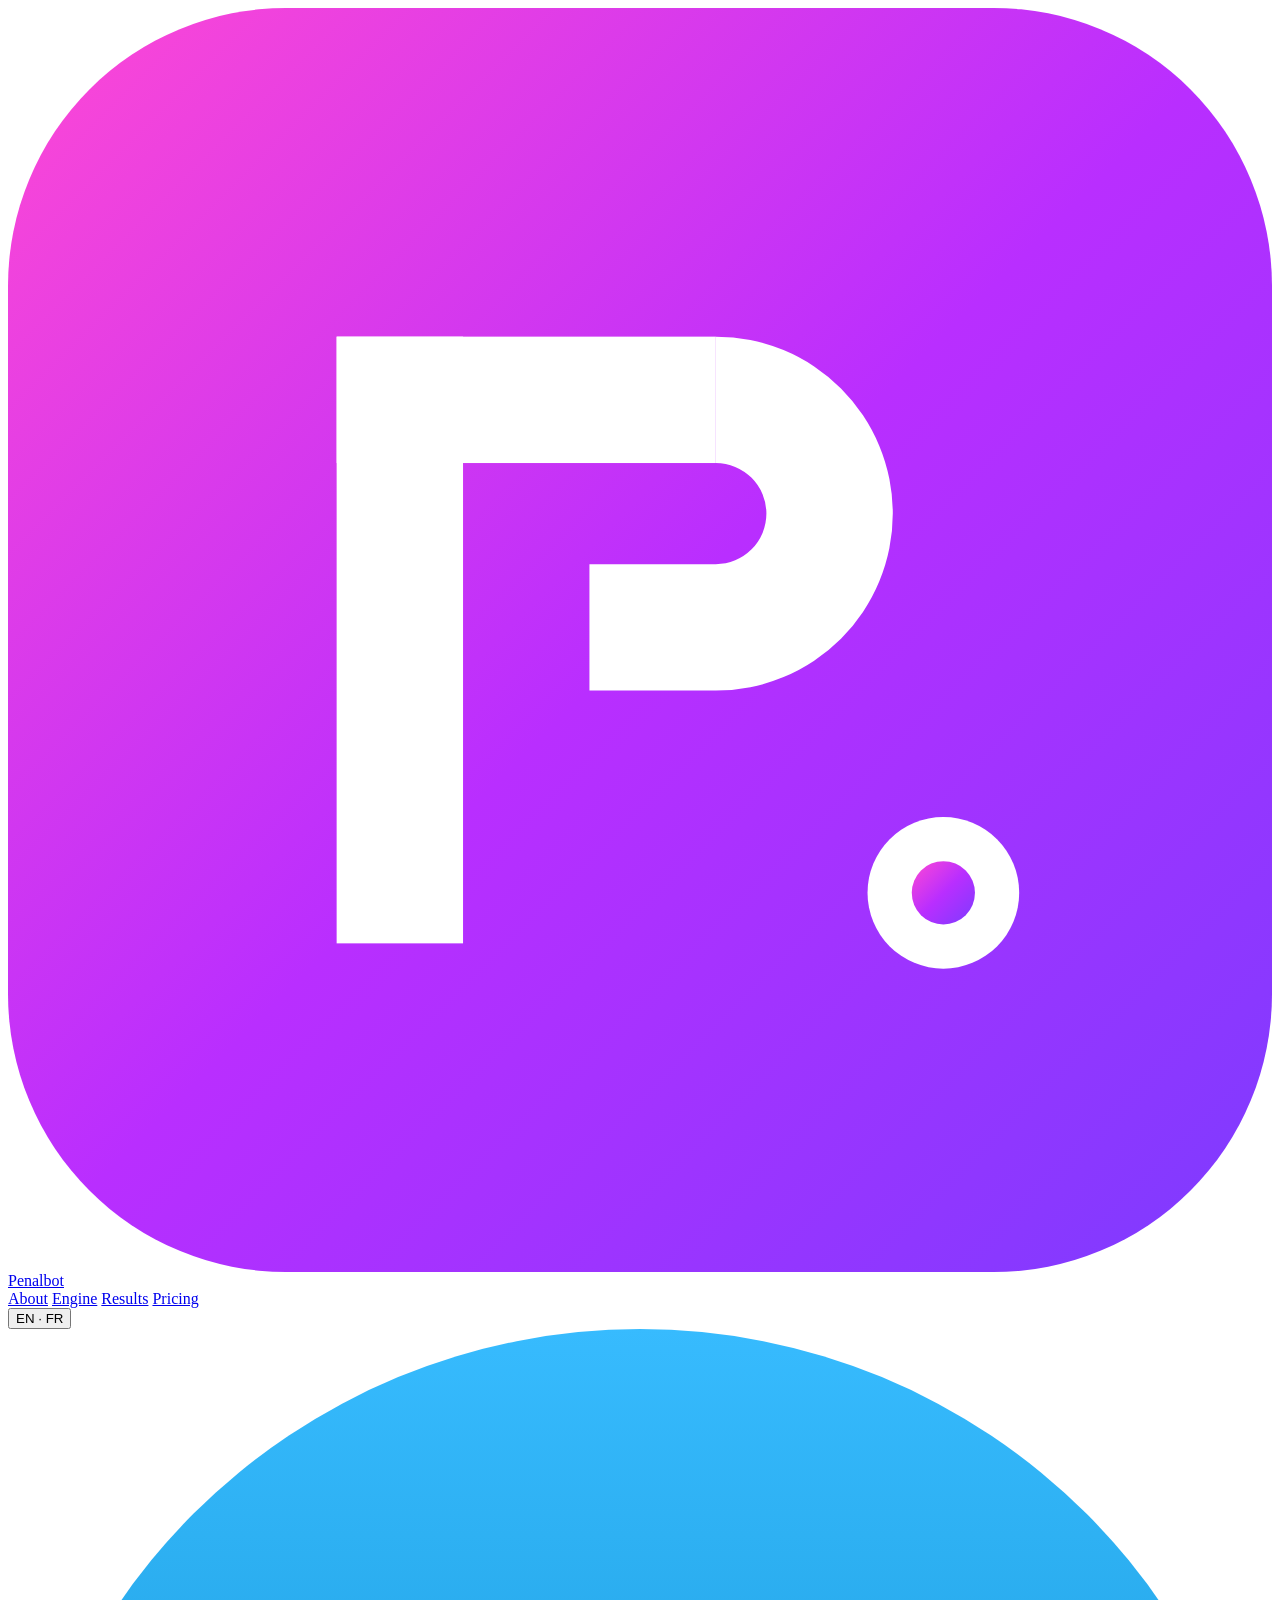
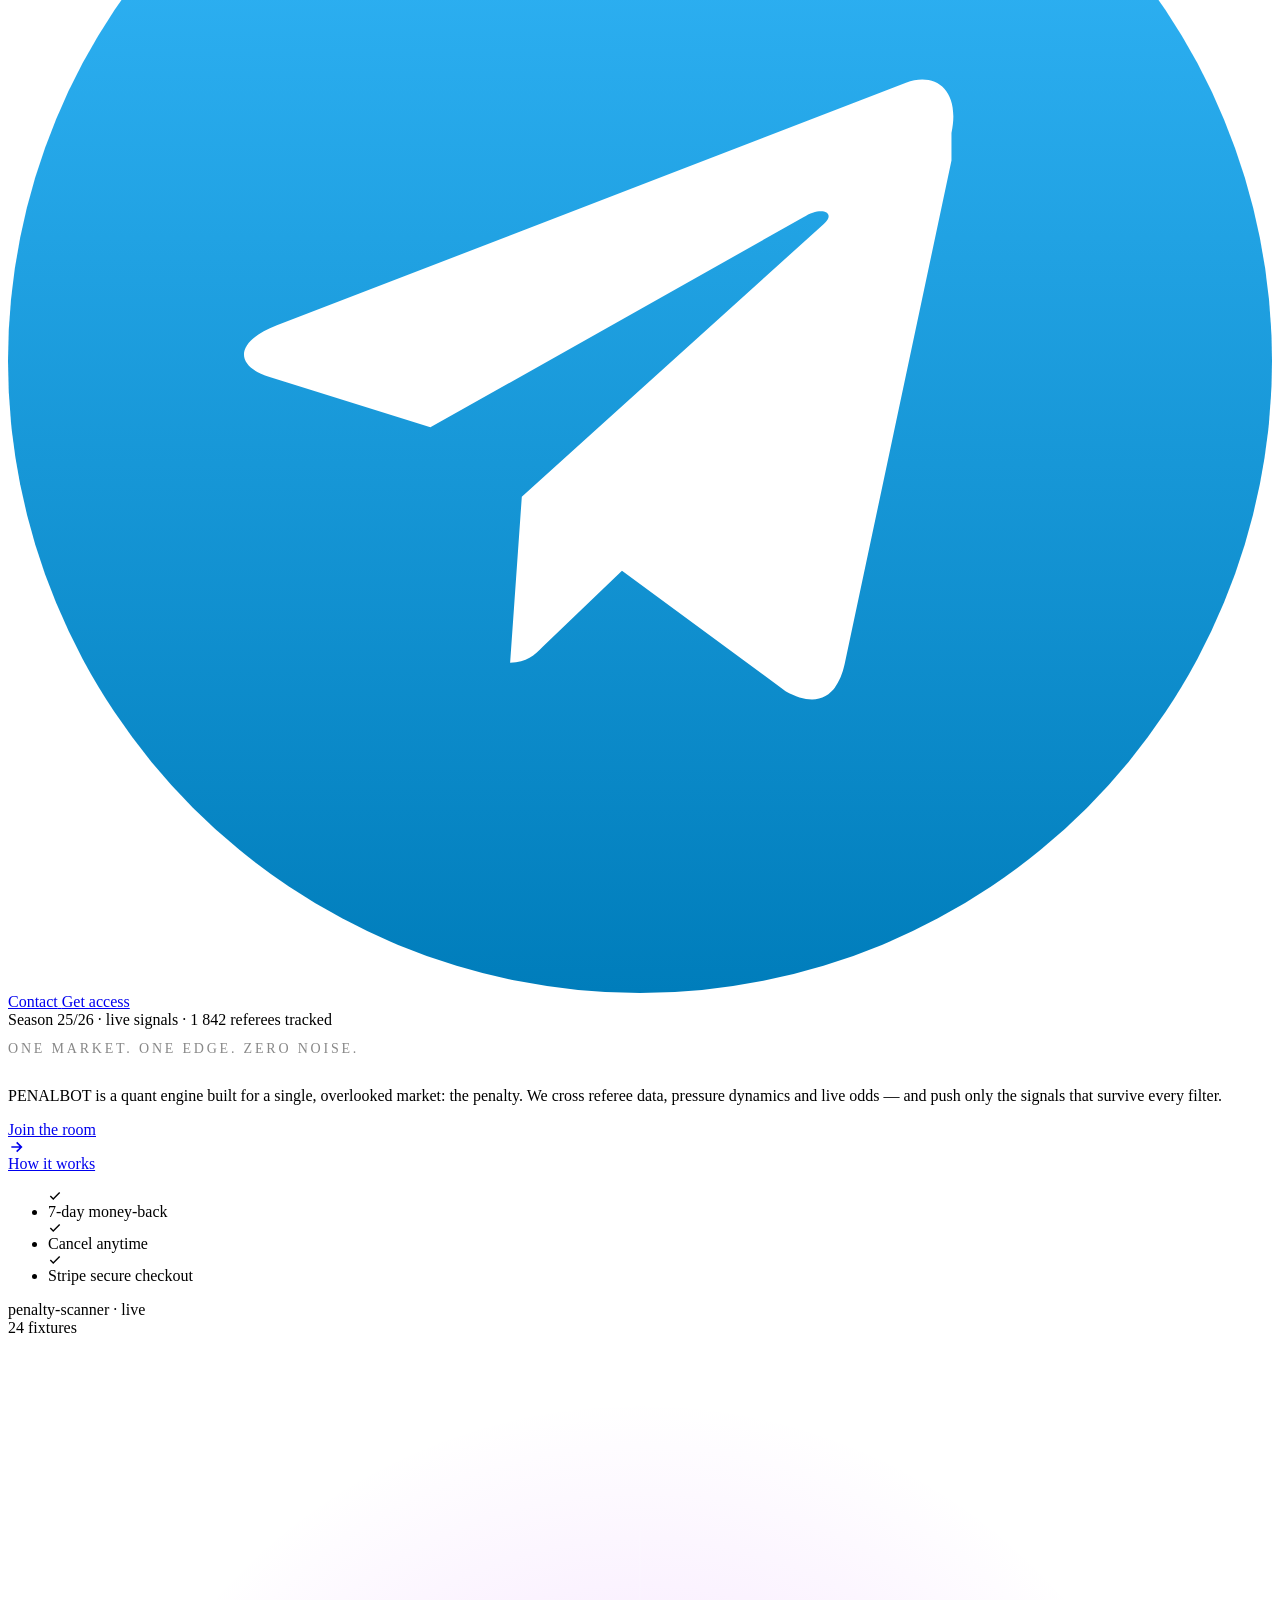
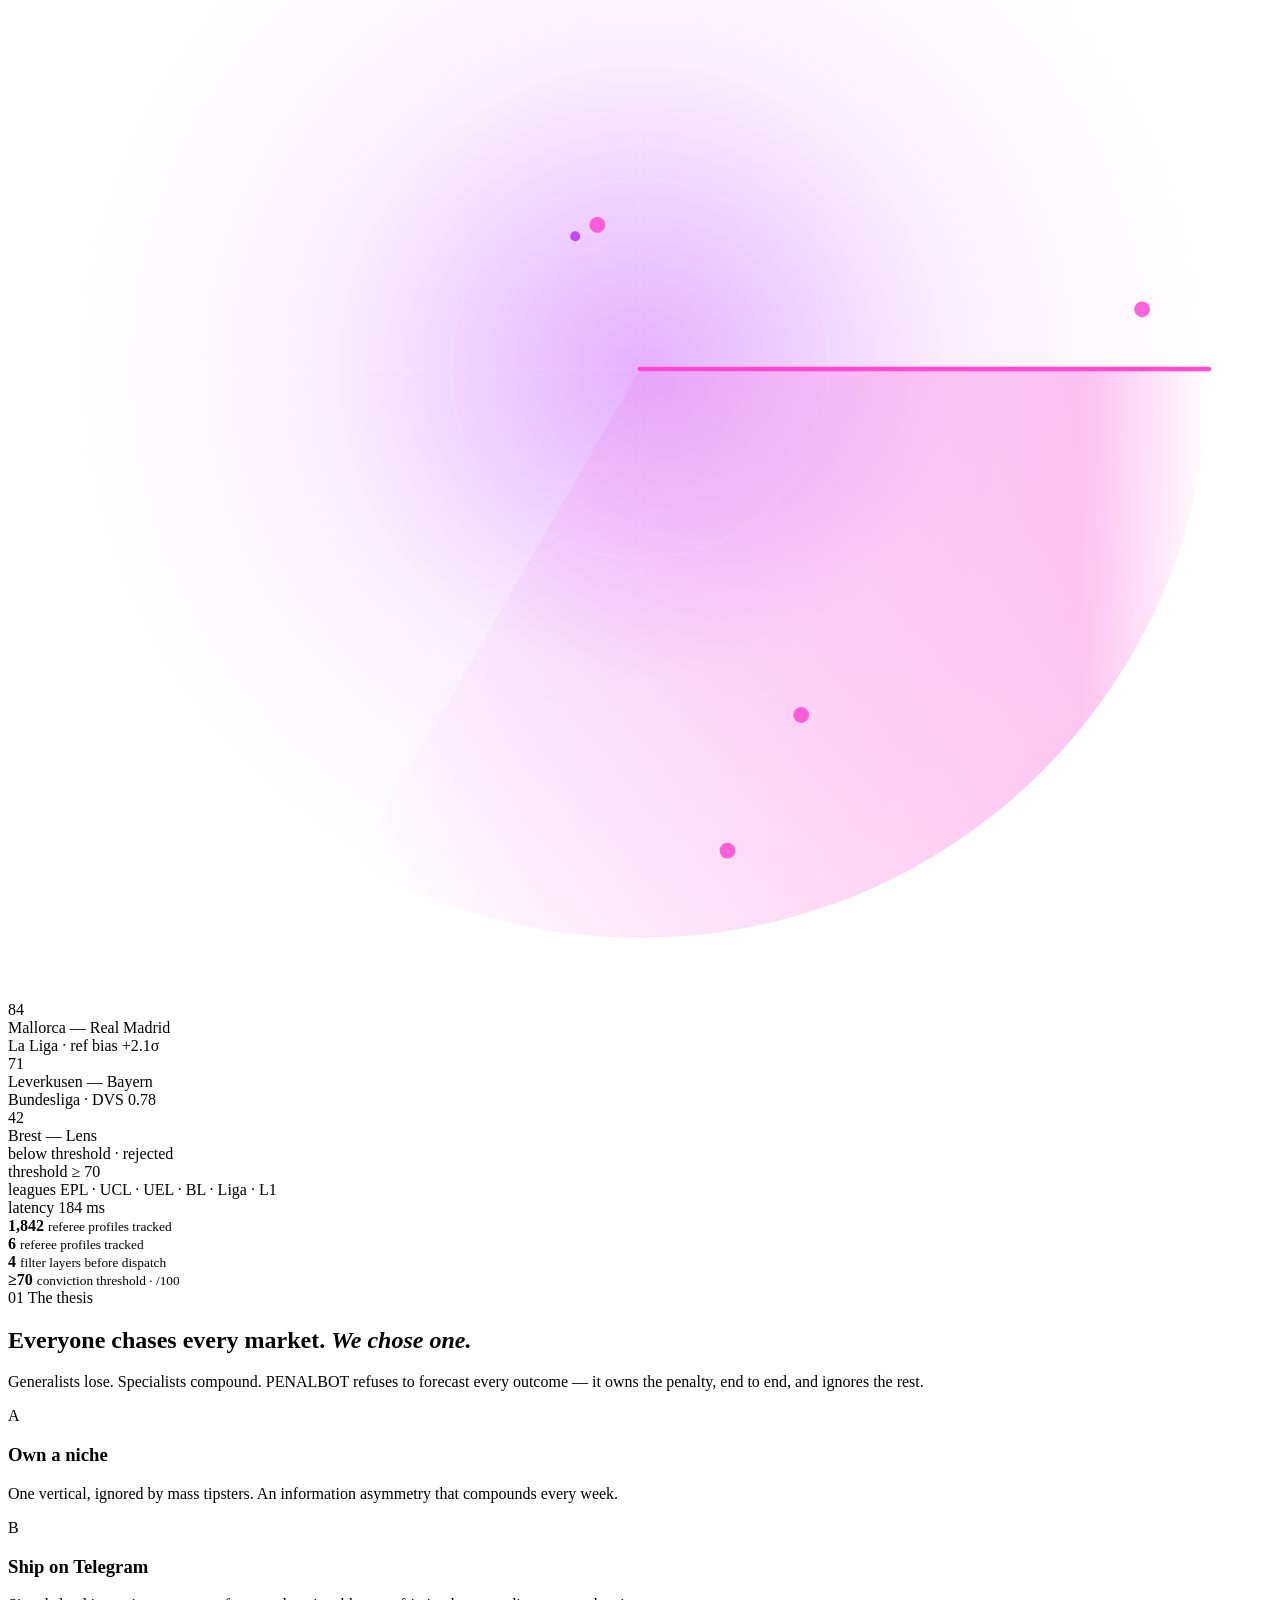
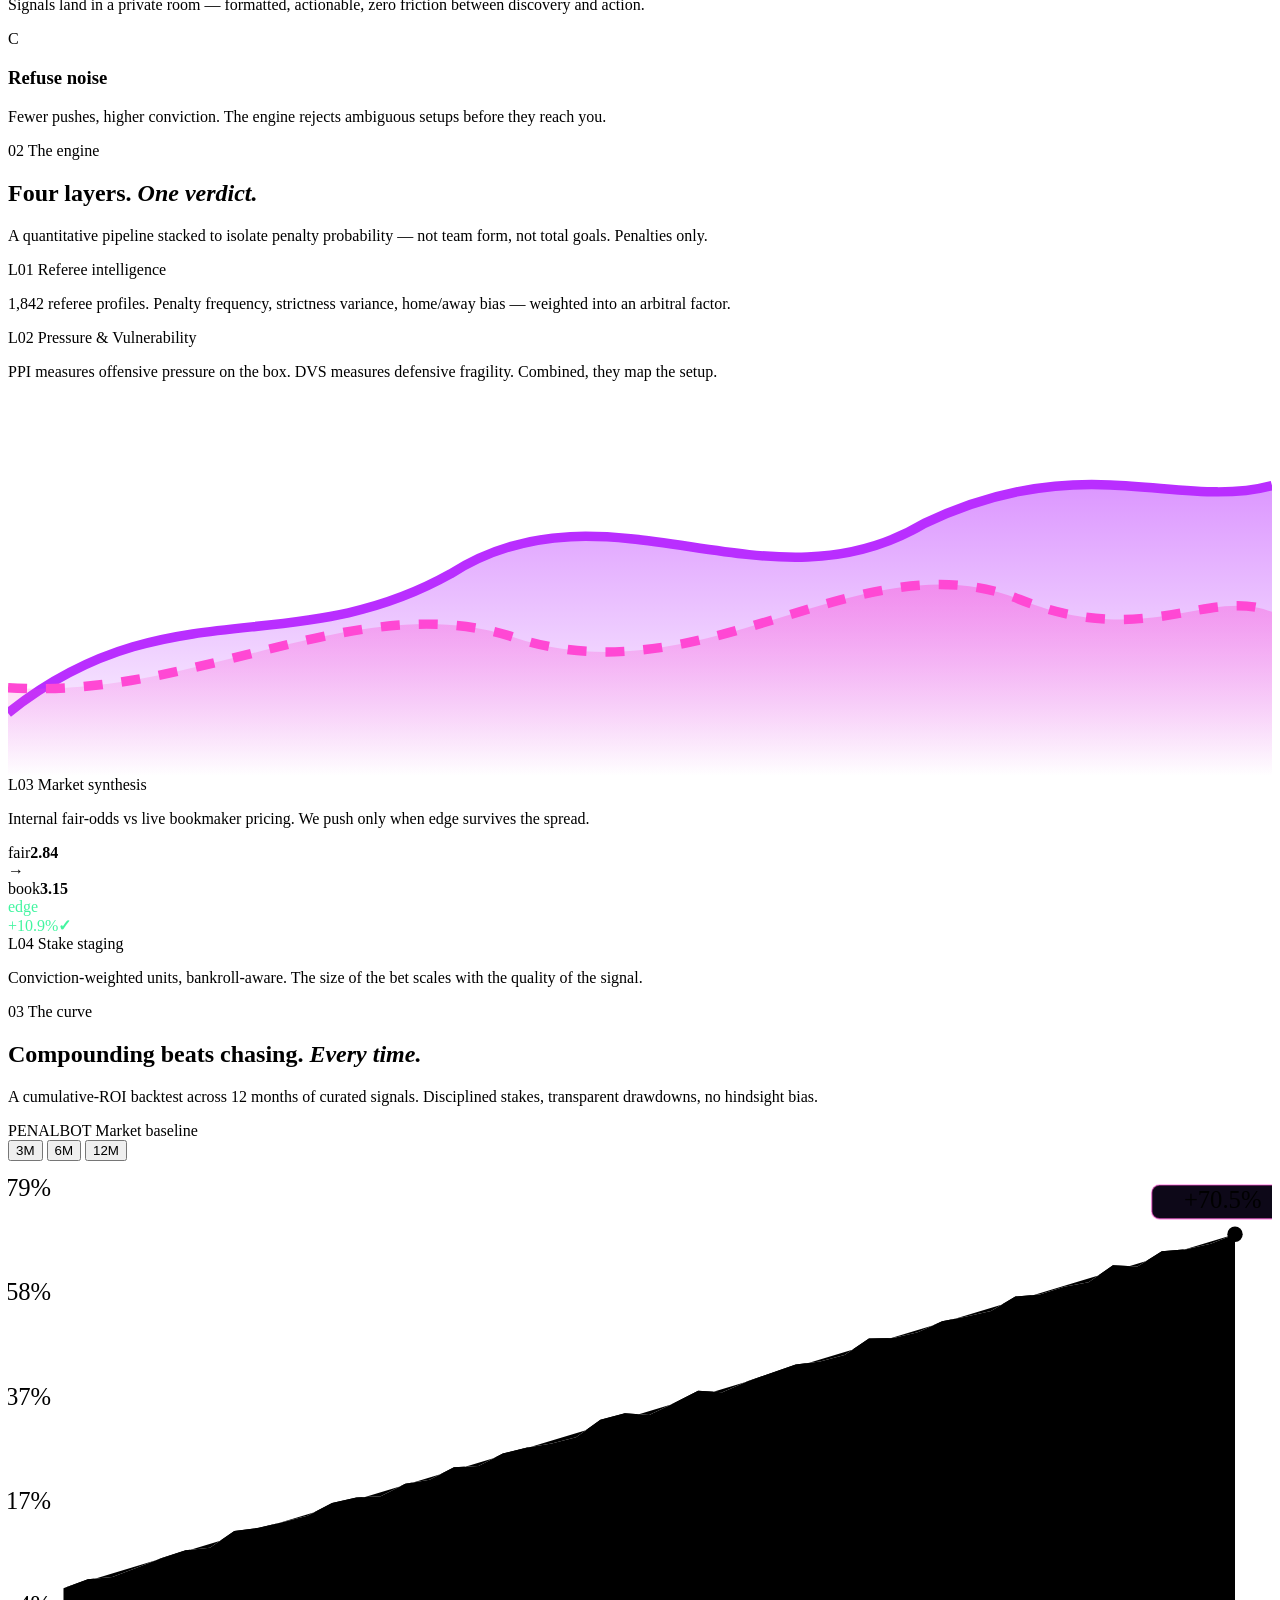
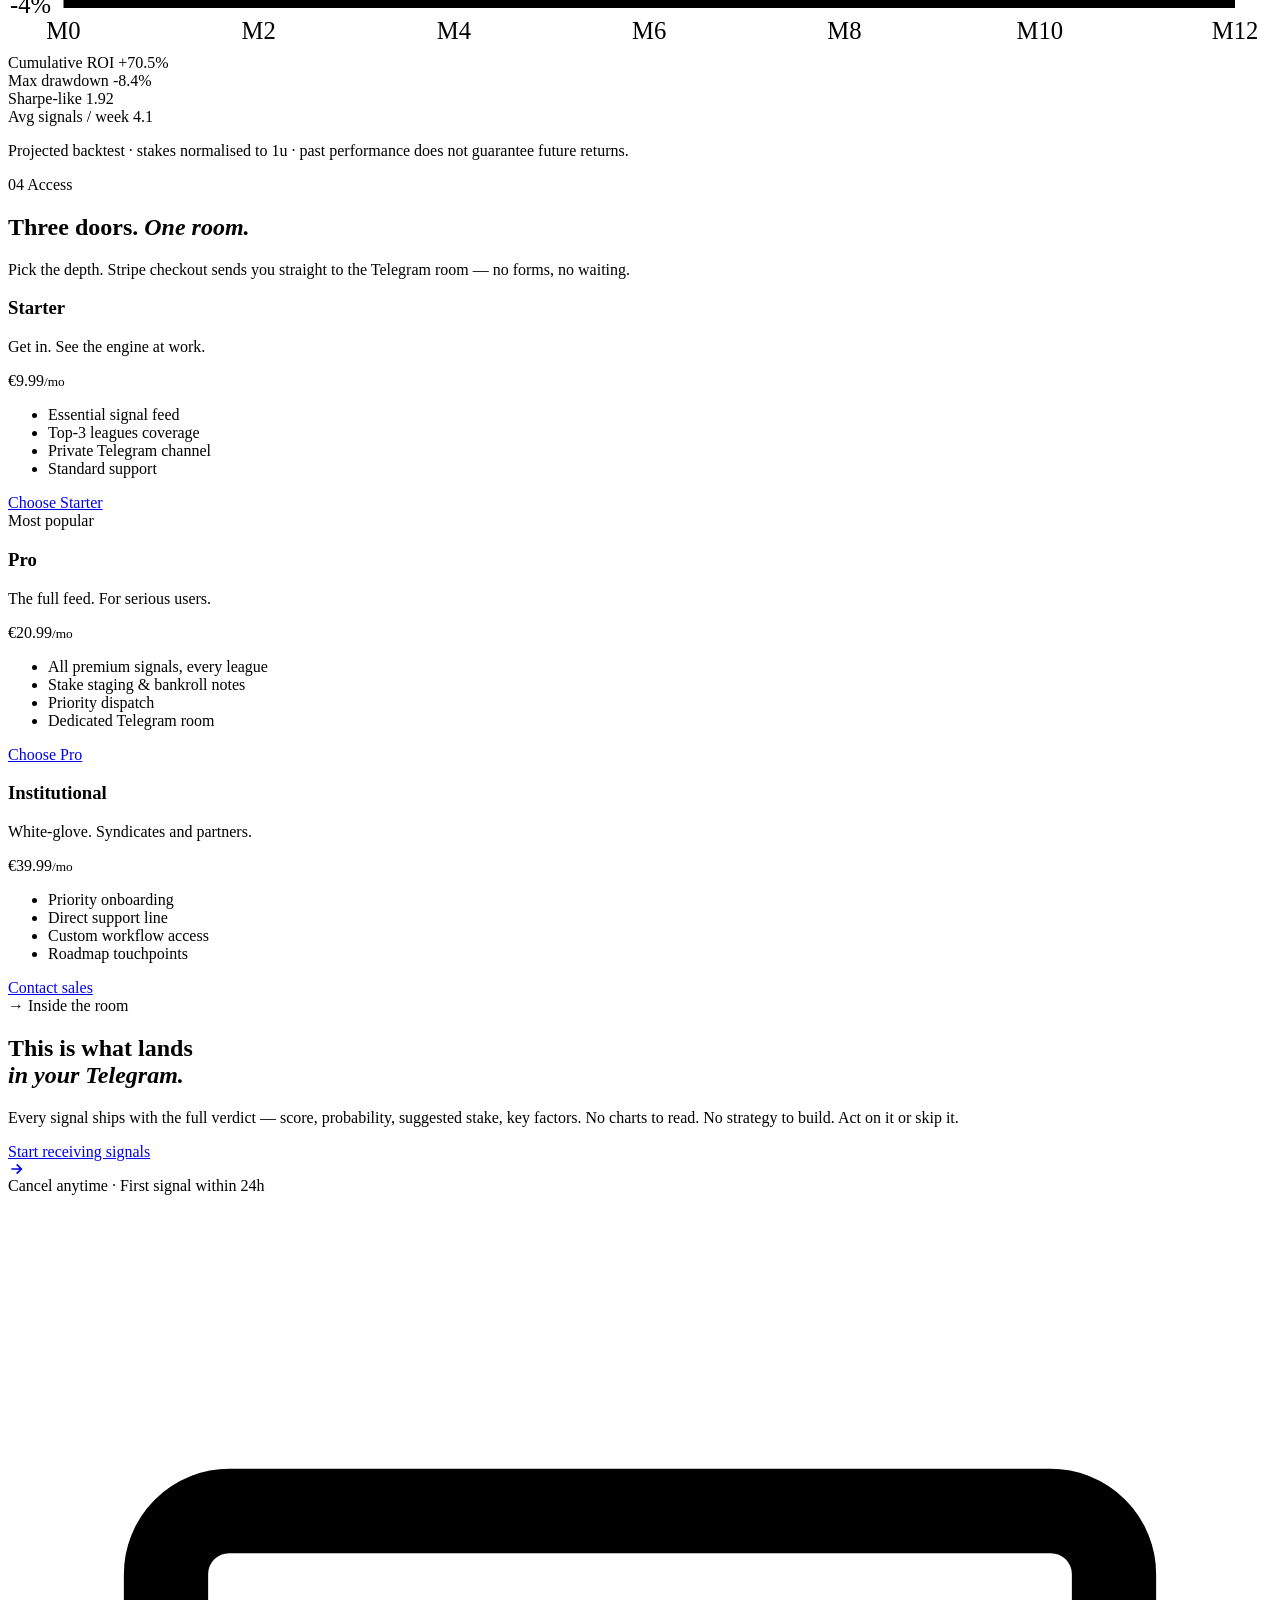
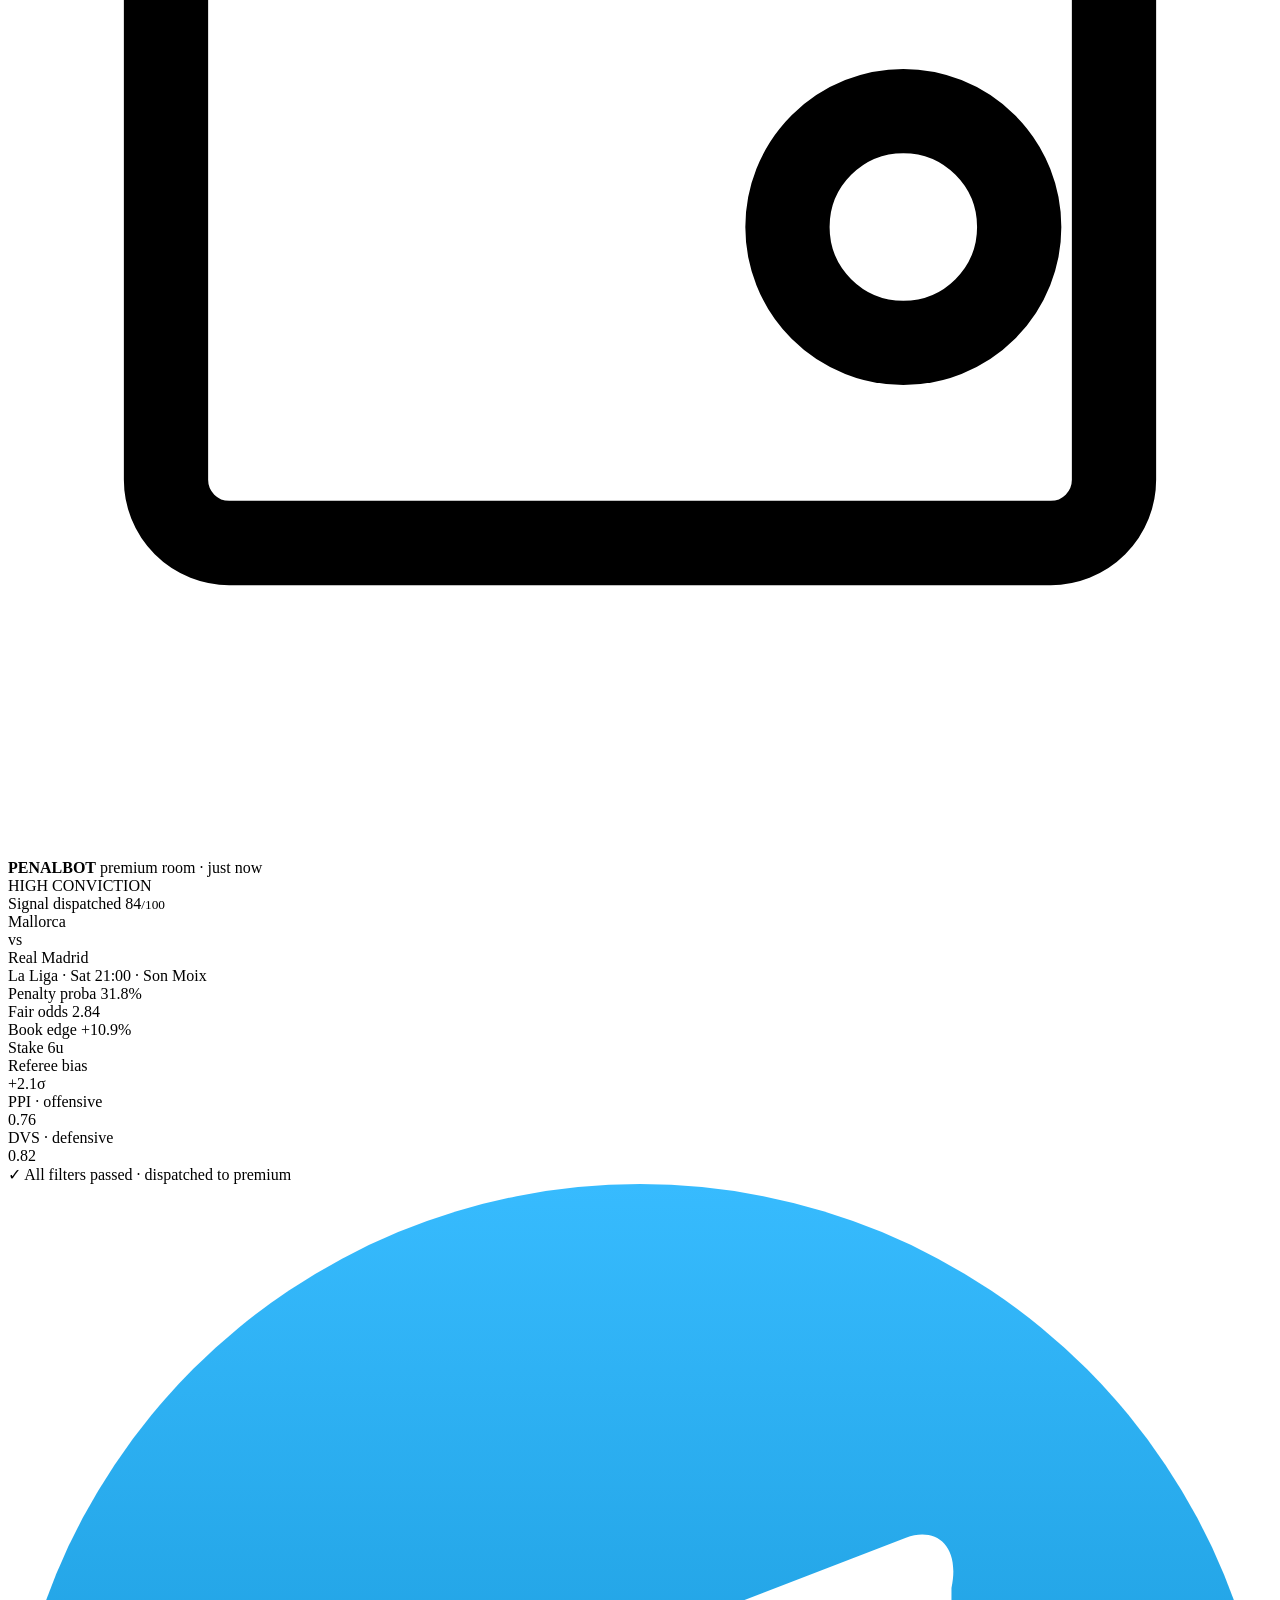
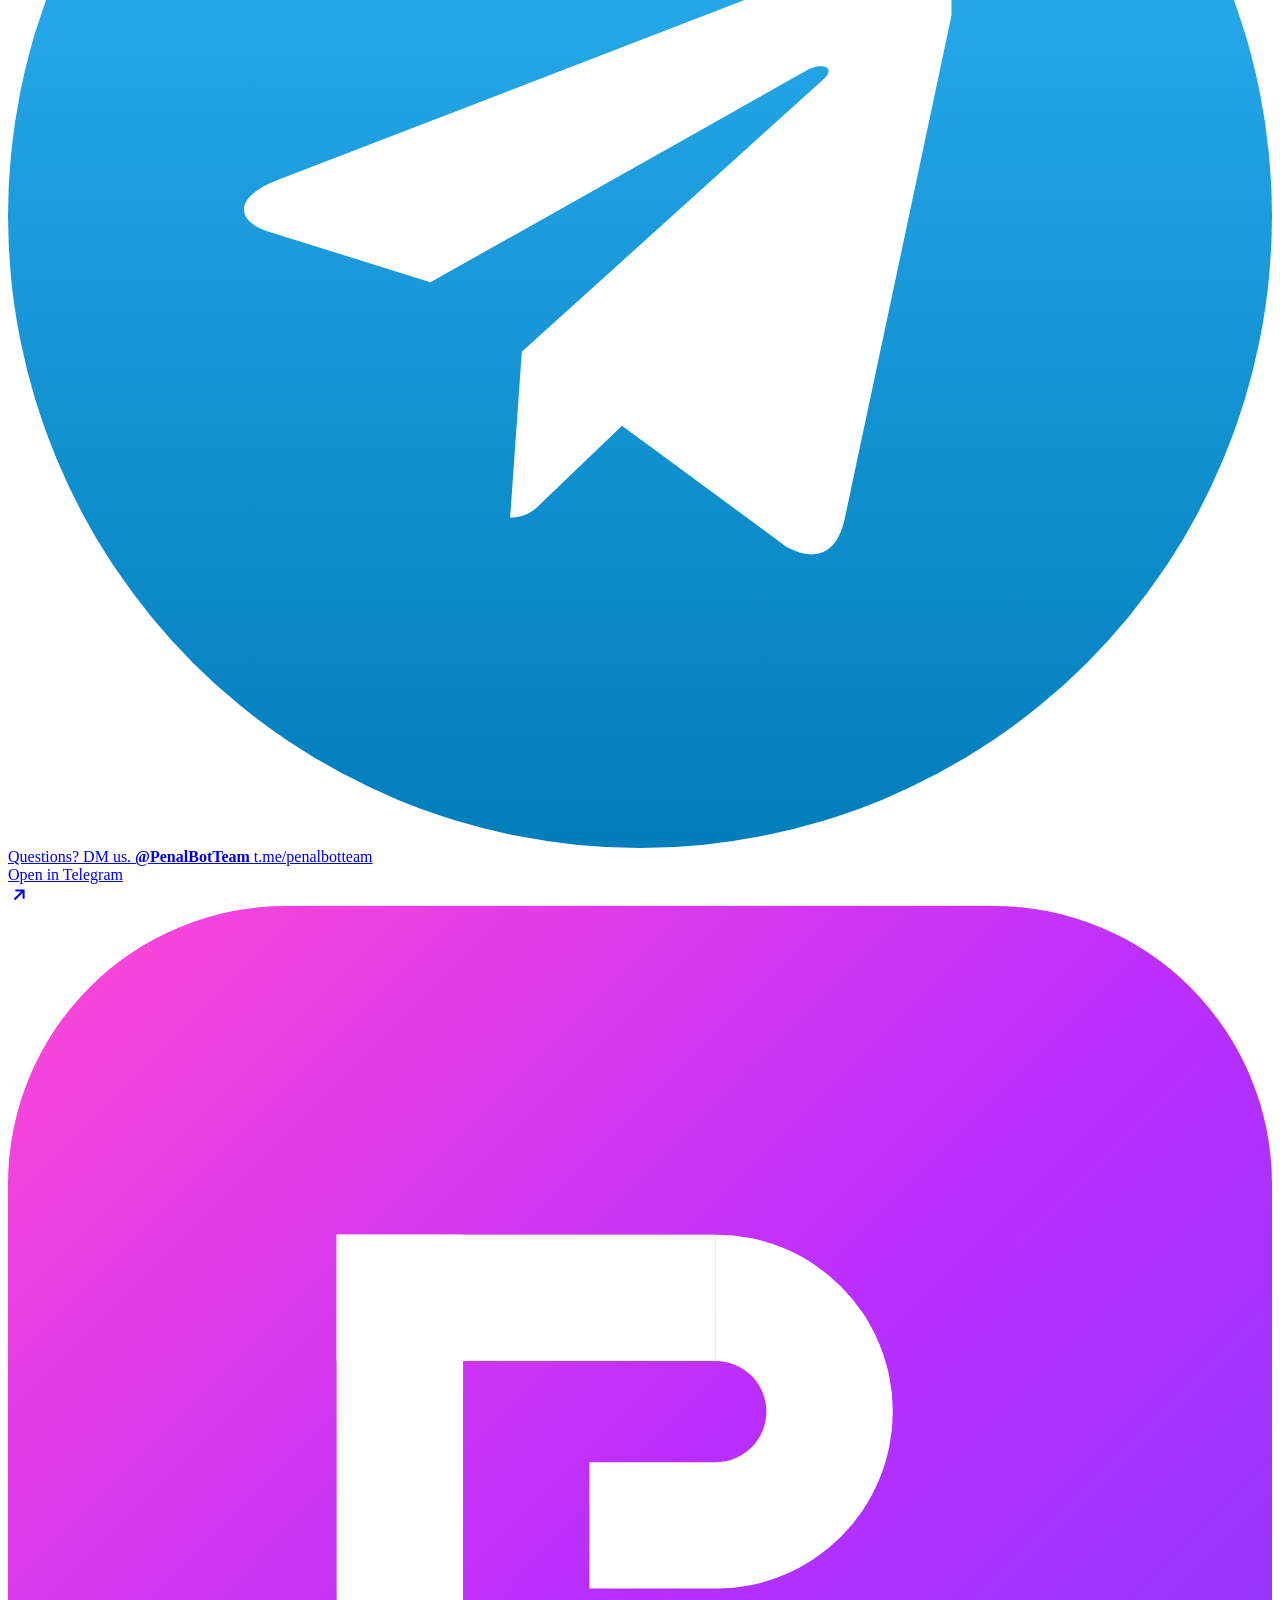
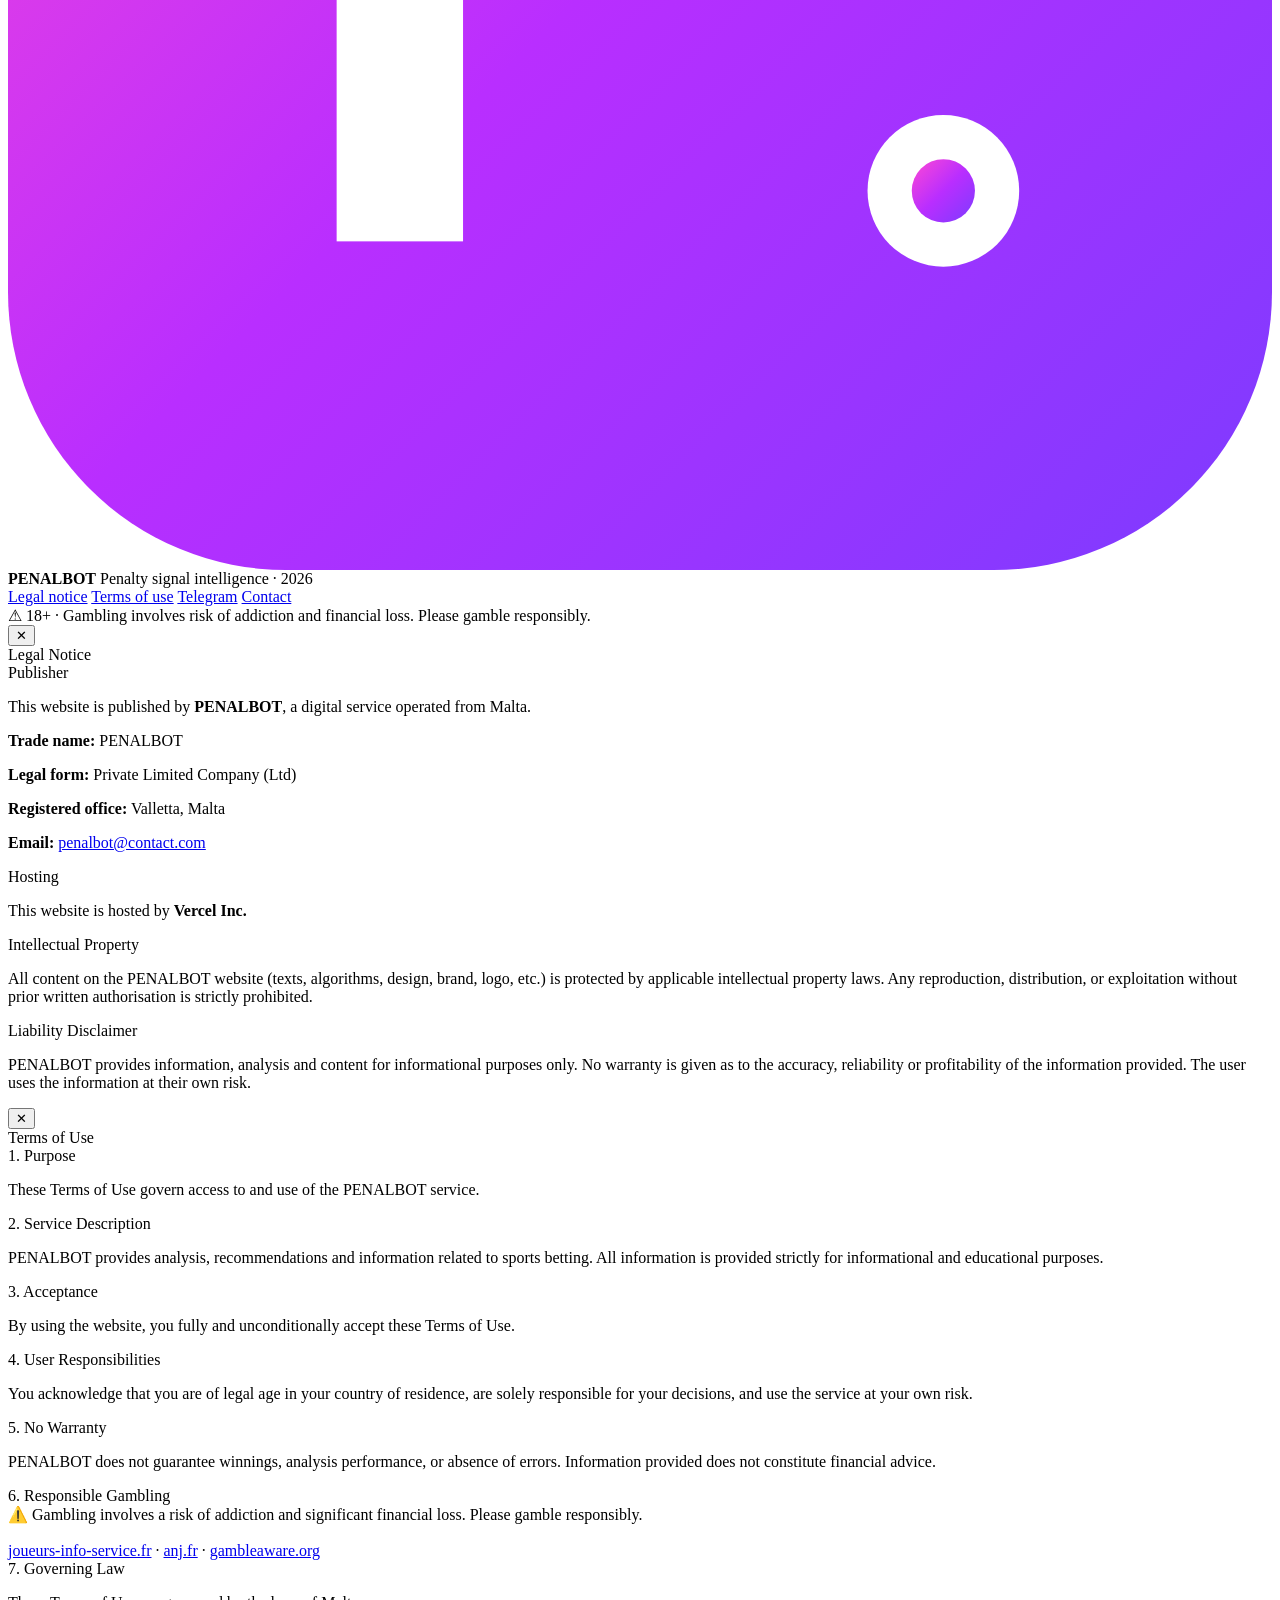
==== Penalbot.html @ 19e52801 "Add files via upload" ====
<!DOCTYPE html>
<html lang="en" data-lang="en">
<head>
<meta charset="UTF-8"/>
<meta name="viewport" content="width=device-width,initial-scale=1.0"/>
<title>PENALBOT — High-conviction penalty signals</title>
<link rel="icon" type="image/svg+xml" href="assets/logo.svg"/>
<link rel="preconnect" href="https://fonts.googleapis.com">
<link rel="preconnect" href="https://fonts.gstatic.com" crossorigin>
<link href="https://fonts.googleapis.com/css2?family=Bricolage+Grotesque:opsz,wght@12..96,500;12..96,600;12..96,700;12..96,800&family=Inter:wght@400;500;600;700&family=JetBrains+Mono:wght@400;500;600&display=swap" rel="stylesheet">
<link rel="stylesheet" href="Penalbot.css"/>
</head>
<body>

<!-- NOISE / GRAIN -->
<div class="grain" aria-hidden="true"></div>

<!-- NAV -->
<header class="nav">
  <div class="nav-in">
    <a href="#top" class="brand">
      <span class="brand-mark" aria-hidden="true">
        <svg viewBox="0 0 100 100" xmlns="http://www.w3.org/2000/svg">
          <defs>
            <linearGradient id="pbNavGrad" x1="0" y1="0" x2="1" y2="1">
              <stop offset="0%" stop-color="#ff48d4"/>
              <stop offset="50%" stop-color="#b92eff"/>
              <stop offset="100%" stop-color="#7c3bff"/>
            </linearGradient>
          </defs>
          <rect width="100" height="100" rx="22" fill="url(#pbNavGrad)"/>
          <g fill="#fff">
            <rect x="26" y="26" width="10" height="48"/>
            <rect x="26" y="26" width="30" height="10"/>
            <path d="M56 26 A14 14 0 0 1 56 54 L46 54 L46 44 L56 44 A4 4 0 0 0 56 36 Z"/>
          </g>
          <circle cx="74" cy="70" r="6" fill="#fff"/>
          <circle cx="74" cy="70" r="2.5" fill="url(#pbNavGrad)"/>
        </svg>
      </span>
      <span class="brand-word">Penalbot</span>
    </a>
    <nav class="nav-links" aria-label="Primary">
      <a href="#about" data-i18n="nav_about">About</a>
      <a href="#engine" data-i18n="nav_engine">Engine</a>
      <a href="#results" data-i18n="nav_results">Results</a>
      <a href="#pricing" data-i18n="nav_pricing">Pricing</a>
    </nav>
    <div class="nav-right">
      <button class="lang-toggle" id="langToggle" aria-label="Switch language">
        <span class="lang-opt active" data-lang-btn="en">EN</span>
        <span class="lang-sep">·</span>
        <span class="lang-opt" data-lang-btn="fr">FR</span>
      </button>
      <a class="btn-tg-nav" href="https://t.me/penalbotteam" target="_blank" rel="noopener noreferrer" aria-label="Telegram contact">
        <svg viewBox="0 0 240 240" aria-hidden="true">
          <defs>
            <linearGradient id="tgNavGrad" x1="0" y1="0" x2="0" y2="1">
              <stop offset="0%" stop-color="#37BBFE"/>
              <stop offset="100%" stop-color="#007DBB"/>
            </linearGradient>
          </defs>
          <circle cx="120" cy="120" r="120" fill="url(#tgNavGrad)"/>
          <path fill="#fff" d="M179.14 81.94l-20.26 95.52c-1.49 6.78-5.55 8.4-11.24 5.23l-31.06-22.88-15 14.42c-1.66 1.66-3.05 3.05-6.24 3.05l2.22-31.51 57.34-51.8c2.5-2.22-.54-3.47-3.88-1.25L80.2 132.6l-30.53-9.56c-6.64-2.08-6.77-6.64 1.38-9.82l119.45-46.05c5.53-2.08 10.37 1.25 8.64 9.56z"/>
        </svg>
        <span data-i18n="nav_tg">Contact</span>
      </a>
      <a class="btn btn-p" href="#pricing" data-i18n="nav_cta">Get access</a>
    </div>
  </div>
</header>

<!-- HERO -->
<section class="hero" id="top">
  <div class="wrap hero-in">

    <div class="hero-left">
      <div class="eyebrow">
        <span class="pulse"></span>
        <span data-i18n="hero_eyebrow">Season 25/26 · Founding 100 · 7-day money-back</span>
      </div>

      <h1 class="hero-h1">
        <span class="line">
          <span data-i18n="hero_h1_1">One market.</span>
        </span>
        <span class="line">
          <span class="grad" data-i18n="hero_h1_2">One edge.</span>
        </span>
        <span class="line italic">
          <span data-i18n="hero_h1_3">Zero noise.</span>
        </span>
      </h1>

      <p class="hero-sub" data-i18n="hero_sub">PENALBOT is a quant engine built for a single, overlooked market: the penalty. We cross referee data, pressure dynamics and live odds — and push only the signals that survive every filter.</p>

      <div class="hero-btns">
        <a class="btn btn-p lg" href="#pricing">
          <span data-i18n="hero_cta1">Lock founding price</span>
          <svg width="16" height="16" viewBox="0 0 24 24" fill="none" stroke="currentColor" stroke-width="2.5"><path d="M5 12h14M13 5l7 7-7 7"/></svg>
        </a>
        <a class="btn btn-ghost lg" href="#trust" data-i18n="hero_cta2">Why you can trust us</a>
      </div>

      <ul class="hero-trust" aria-label="Trust stack">
        <li><svg width="14" height="14" viewBox="0 0 24 24" fill="none" stroke="currentColor" stroke-width="2.4"><path d="M20 6L9 17l-5-5"/></svg><span data-i18n="hero_t1">7-day money-back</span></li>
        <li><svg width="14" height="14" viewBox="0 0 24 24" fill="none" stroke="currentColor" stroke-width="2.4"><path d="M20 6L9 17l-5-5"/></svg><span data-i18n="hero_t2">Cancel anytime</span></li>
        <li><svg width="14" height="14" viewBox="0 0 24 24" fill="none" stroke="currentColor" stroke-width="2.4"><path d="M20 6L9 17l-5-5"/></svg><span data-i18n="hero_t3">Stripe secure checkout</span></li>
      </ul>
    </div>

    <!-- RADAR -->
    <div class="hero-right">
      <div class="radar-card">
        <div class="radar-head">
          <div class="radar-meta">
            <span class="dot"></span>
            <span data-i18n="radar_title">penalty-scanner · live</span>
          </div>
          <div class="radar-count"><span id="radarCount">0</span> <span data-i18n="radar_fixtures">fixtures</span></div>
        </div>

        <div class="radar-stage">
          <svg class="radar-svg" viewBox="-200 -200 400 400" aria-hidden="true">
            <defs>
              <radialGradient id="rg" cx="50%" cy="50%" r="50%">
                <stop offset="0%" stop-color="#b92eff" stop-opacity="0.38"/>
                <stop offset="55%" stop-color="#b92eff" stop-opacity="0.08"/>
                <stop offset="100%" stop-color="#b92eff" stop-opacity="0"/>
              </radialGradient>
              <linearGradient id="sw" x1="0" y1="0" x2="1" y2="0">
                <stop offset="0%" stop-color="#ff48d4" stop-opacity="0"/>
                <stop offset="85%" stop-color="#ff48d4" stop-opacity="0.9"/>
                <stop offset="100%" stop-color="#ffffff" stop-opacity="1"/>
              </linearGradient>
            </defs>
            <circle cx="0" cy="0" r="180" fill="url(#rg)"/>
            <circle cx="0" cy="0" r="60" fill="none" stroke="rgba(255,255,255,0.08)" stroke-width="1"/>
            <circle cx="0" cy="0" r="110" fill="none" stroke="rgba(255,255,255,0.07)" stroke-width="1"/>
            <circle cx="0" cy="0" r="160" fill="none" stroke="rgba(255,255,255,0.06)" stroke-width="1"/>
            <circle cx="0" cy="0" r="180" fill="none" stroke="rgba(255,255,255,0.09)" stroke-width="1"/>
            <line x1="-180" y1="0" x2="180" y2="0" stroke="rgba(255,255,255,0.05)" stroke-width="1"/>
            <line x1="0" y1="-180" x2="0" y2="180" stroke="rgba(255,255,255,0.05)" stroke-width="1"/>
            <g id="sweep">
              <path d="M0,0 L180,0 A180,180 0 0,1 -90,155.88 Z" fill="url(#sw)" opacity="0.35"/>
              <line x1="0" y1="0" x2="180" y2="0" stroke="#ff48d4" stroke-width="1.5" stroke-linecap="round"/>
            </g>
            <g id="blips"></g>
          </svg>

          <!-- Tagged fixture cards that float around the radar -->
          <div class="tag-card tag-1">
            <div class="tag-score">84</div>
            <div class="tag-body">
              <div class="tag-teams">Mallorca — Real Madrid</div>
              <div class="tag-meta">La Liga · ref bias +2.1σ</div>
            </div>
            <div class="tag-bar"><span style="width:84%"></span></div>
          </div>
          <div class="tag-card tag-2">
            <div class="tag-score">71</div>
            <div class="tag-body">
              <div class="tag-teams">Leverkusen — Bayern</div>
              <div class="tag-meta">Bundesliga · DVS 0.78</div>
            </div>
            <div class="tag-bar"><span style="width:71%"></span></div>
          </div>
          <div class="tag-card tag-3">
            <div class="tag-score dim">42</div>
            <div class="tag-body">
              <div class="tag-teams">Brest — Lens</div>
              <div class="tag-meta dim" data-i18n="radar_rejected">below threshold · rejected</div>
            </div>
            <div class="tag-bar dim"><span style="width:42%"></span></div>
          </div>
        </div>

        <div class="radar-foot">
          <div class="foot-col">
            <span class="foot-k" data-i18n="radar_threshold">threshold</span>
            <span class="foot-v">≥ 70</span>
          </div>
          <div class="foot-col">
            <span class="foot-k" data-i18n="radar_leagues">leagues</span>
            <span class="foot-v">EPL · UCL · UEL · BL · Liga · L1</span>
          </div>
          <div class="foot-col">
            <span class="foot-k" data-i18n="radar_latency">latency</span>
            <span class="foot-v"><span class="live-dot"></span>184 ms</span>
          </div>
        </div>
      </div>
    </div>

  </div>

  <!-- METRICS STRIP -->
  <div class="wrap metrics-wrap">
    <div class="metrics">
      <div class="metric reveal">
        <strong data-target="1842" data-sep="true">0</strong>
        <small data-i18n="m_refs">referee profiles tracked</small>
      </div>
      <div class="metric reveal">
        <strong data-target="6">0</strong>
        <small data-i18n="m_leagues">top European leagues</small>
      </div>
      <div class="metric reveal">
        <strong data-target="4">0</strong>
        <small data-i18n="m_layers">filter layers before dispatch</small>
      </div>
      <div class="metric reveal">
        <strong data-target="70" data-prefix="≥">0</strong>
        <small data-i18n="m_thresh">conviction threshold · /100</small>
      </div>
    </div>
  </div>
</section>

<!-- ABOUT -->
<section id="about">
  <div class="wrap">
    <div class="sec-head reveal">
      <div class="sec-kicker">
        <span class="k-num">01</span>
        <span data-i18n="about_kicker">The thesis</span>
      </div>
      <h2 data-i18n="about_h2">Everyone chases every market. <em>We chose one.</em></h2>
      <p class="sec-lead" data-i18n="about_lead">Generalists lose. Specialists compound. PENALBOT refuses to forecast every outcome — it owns the penalty, end to end, and ignores the rest.</p>
    </div>

    <div class="grid3">
      <article class="card reveal">
        <div class="card-num">A</div>
        <h3 data-i18n="about_c1_h">Own a niche</h3>
        <p data-i18n="about_c1_p">One vertical, ignored by mass tipsters. An information asymmetry that compounds every week.</p>
      </article>
      <article class="card reveal">
        <div class="card-num">B</div>
        <h3 data-i18n="about_c2_h">Ship on Telegram</h3>
        <p data-i18n="about_c2_p">Signals land in a private room — formatted, actionable, zero friction between discovery and action.</p>
      </article>
      <article class="card reveal">
        <div class="card-num">C</div>
        <h3 data-i18n="about_c3_h">Refuse noise</h3>
        <p data-i18n="about_c3_p">Fewer pushes, higher conviction. The engine rejects ambiguous setups before they reach you.</p>
      </article>
    </div>
  </div>
</section>

<!-- ENGINE -->
<section id="engine">
  <div class="wrap">
    <div class="sec-head reveal">
      <div class="sec-kicker">
        <span class="k-num">02</span>
        <span data-i18n="eng_kicker">The engine</span>
      </div>
      <h2 data-i18n="eng_h2">Four layers. <em>One verdict.</em></h2>
      <p class="sec-lead" data-i18n="eng_lead">A quantitative pipeline stacked to isolate penalty probability — not team form, not total goals. Penalties only.</p>
    </div>

    <div class="layers">
      <div class="layer reveal">
        <div class="layer-head">
          <span class="layer-id">L01</span>
          <span class="layer-name" data-i18n="eng_l1_n">Referee intelligence</span>
        </div>
        <div class="layer-body">
          <p data-i18n="eng_l1_p">1,842 referee profiles. Penalty frequency, strictness variance, home/away bias — weighted into an arbitral factor.</p>
          <div class="layer-viz" id="vizRef"></div>
        </div>
      </div>

      <div class="layer reveal">
        <div class="layer-head">
          <span class="layer-id">L02</span>
          <span class="layer-name" data-i18n="eng_l2_n">Pressure &amp; Vulnerability</span>
        </div>
        <div class="layer-body">
          <p data-i18n="eng_l2_p">PPI measures offensive pressure on the box. DVS measures defensive fragility. Combined, they map the setup.</p>
          <div class="layer-viz" id="vizPPI"></div>
        </div>
      </div>

      <div class="layer reveal">
        <div class="layer-head">
          <span class="layer-id">L03</span>
          <span class="layer-name" data-i18n="eng_l3_n">Market synthesis</span>
        </div>
        <div class="layer-body">
          <p data-i18n="eng_l3_p">Internal fair-odds vs live bookmaker pricing. We push only when edge survives the spread.</p>
          <div class="layer-viz" id="vizMkt"></div>
        </div>
      </div>

      <div class="layer reveal">
        <div class="layer-head">
          <span class="layer-id">L04</span>
          <span class="layer-name" data-i18n="eng_l4_n">Stake staging</span>
        </div>
        <div class="layer-body">
          <p data-i18n="eng_l4_p">Conviction-weighted units, bankroll-aware. The size of the bet scales with the quality of the signal.</p>
          <div class="layer-viz" id="vizStake"></div>
        </div>
      </div>
    </div>
  </div>
</section>

<!-- RESULTS -->
<section id="results">
  <div class="wrap">
    <div class="sec-head reveal">
      <div class="sec-kicker">
        <span class="k-num">03</span>
        <span data-i18n="res_kicker">The curve</span>
      </div>
      <h2 data-i18n="res_h2">Compounding beats chasing. <em>Every time.</em></h2>
      <p class="sec-lead" data-i18n="res_lead">A cumulative-ROI backtest across 12 months of curated signals. Disciplined stakes, transparent drawdowns, no hindsight bias.</p>
    </div>

    <div class="chart-card reveal">
      <div class="chart-head">
        <div class="chart-legend">
          <span class="leg leg-bot"><i></i><span data-i18n="res_leg_bot">PENALBOT</span></span>
          <span class="leg leg-mkt"><i></i><span data-i18n="res_leg_mkt">Market baseline</span></span>
        </div>
        <div class="chart-range" id="chartRange">
          <button data-range="3" data-i18n="res_r1">3M</button>
          <button data-range="6" data-i18n="res_r2">6M</button>
          <button data-range="12" class="active" data-i18n="res_r3">12M</button>
        </div>
      </div>

      <div class="chart-wrap">
        <svg class="chart" id="chart" viewBox="0 0 820 320" preserveAspectRatio="none"></svg>
      </div>

      <div class="chart-foot">
        <div class="stat">
          <span class="s-k" data-i18n="res_s1">Cumulative ROI</span>
          <span class="s-v" id="statRoi">+70.5%</span>
        </div>
        <div class="stat">
          <span class="s-k" data-i18n="res_s2">Max drawdown</span>
          <span class="s-v">-8.4%</span>
        </div>
        <div class="stat">
          <span class="s-k" data-i18n="res_s3">Sharpe-like</span>
          <span class="s-v">1.92</span>
        </div>
        <div class="stat">
          <span class="s-k" data-i18n="res_s4">Avg signals / week</span>
          <span class="s-v">4.1</span>
        </div>
      </div>
    </div>
    <p class="chart-disclaim" data-i18n="res_disclaim">Projected backtest · stakes normalised to 1u · past performance does not guarantee future returns.</p>
  </div>
</section>

<!-- PRICING -->
<section id="pricing">
  <div class="wrap">
    <div class="sec-head reveal">
      <div class="sec-kicker">
        <span class="k-num">04</span>
        <span data-i18n="pr_kicker">Access</span>
      </div>
      <h2 data-i18n="pr_h2">Three doors. <em>One room.</em></h2>
      <p class="sec-lead" data-i18n="pr_lead">Pick the depth. Stripe checkout sends you straight to the Telegram room — no forms, no waiting.</p>
    </div>

    <div class="pricegrid">
      <article class="pcard reveal">
        <div class="p-top">
          <h3>Starter</h3>
          <p data-i18n="pr_1_p">Get in. See the engine at work.</p>
        </div>
        <div class="pricetag">€9.99<small data-i18n="pr_mo">/mo</small></div>
        <ul>
          <li data-i18n="pr_1_f1">Essential signal feed</li>
          <li data-i18n="pr_1_f2">Top-3 leagues coverage</li>
          <li data-i18n="pr_1_f3">Private Telegram channel</li>
          <li data-i18n="pr_1_f4">Standard support</li>
        </ul>
        <a class="btn btn-ghost full" href="#" data-i18n="pr_1_cta">Choose Starter</a>
      </article>

      <article class="pcard star reveal">
        <div class="badge2" data-i18n="pr_best">Most popular</div>
        <div class="p-top">
          <h3>Pro</h3>
          <p data-i18n="pr_2_p">The full feed. For serious users.</p>
        </div>
        <div class="pricetag">€20.99<small data-i18n="pr_mo">/mo</small></div>
        <ul>
          <li data-i18n="pr_2_f1">All premium signals, every league</li>
          <li data-i18n="pr_2_f2">Stake staging &amp; bankroll notes</li>
          <li data-i18n="pr_2_f3">Priority dispatch</li>
          <li data-i18n="pr_2_f4">Dedicated Telegram room</li>
        </ul>
        <a class="btn btn-p full" href="#" data-i18n="pr_2_cta">Choose Pro</a>
      </article>

      <article class="pcard reveal">
        <div class="p-top">
          <h3>Institutional</h3>
          <p data-i18n="pr_3_p">White-glove. Syndicates and partners.</p>
        </div>
        <div class="pricetag">€39.99<small data-i18n="pr_mo">/mo</small></div>
        <ul>
          <li data-i18n="pr_3_f1">Priority onboarding</li>
          <li data-i18n="pr_3_f2">Direct support line</li>
          <li data-i18n="pr_3_f3">Custom workflow access</li>
          <li data-i18n="pr_3_f4">Roadmap touchpoints</li>
        </ul>
        <a class="btn btn-ghost full" href="mailto:contact@penalbot.io" data-i18n="pr_3_cta">Contact sales</a>
      </article>
    </div>
  </div>
</section>

<!-- CLOSER -->
<section class="closer">
<div class="wrap">
  <div class="closer-grid reveal">
    <!-- LEFT: copy -->
    <div class="closer-copy">
      <div class="sec-kicker">
        <span class="k-num">→</span>
        <span data-i18n="close_kicker">Inside the room</span>
      </div>
      <h2 class="closer-h2">
        <span data-i18n="close_h_1">This is what lands</span>
        <br>
        <em data-i18n="close_h_2">in your Telegram.</em>
      </h2>
      <p class="closer-lead" data-i18n="close_lead">Every signal ships with the full verdict — score, probability, suggested stake, key factors. No charts to read. No strategy to build. Act on it or skip it.</p>
      <div class="closer-cta">
        <a class="btn btn-p lg" href="#pricing">
          <span data-i18n="close_cta">Start receiving signals</span>
          <svg width="16" height="16" viewBox="0 0 24 24" fill="none" stroke="currentColor" stroke-width="2.5"><path d="M5 12h14M13 5l7 7-7 7"/></svg>
        </a>
        <span class="closer-note" data-i18n="close_note">Cancel anytime · First signal within 24h</span>
      </div>
    </div>

    <!-- RIGHT: live signal mock -->
    <div class="closer-right">
      <div class="sig-card">
        <div class="sig-head">
          <div class="sig-ava">
            <svg viewBox="0 0 24 24" fill="none" stroke="currentColor" stroke-width="1.6"><rect x="3" y="6" width="18" height="12" rx="1.2"/><circle cx="17" cy="12" r="2.2"/></svg>
          </div>
          <div class="sig-meta">
            <strong>PENALBOT</strong>
            <span><i class="sig-dot"></i> <span data-i18n="close_tg">premium room · just now</span></span>
          </div>
          <div class="sig-tag"><span data-i18n="close_conf">HIGH CONVICTION</span></div>
        </div>

        <div class="sig-body">
          <div class="sig-row sig-head-row">
            <span data-i18n="close_sig_label">Signal dispatched</span>
            <span class="sig-score">84<small>/100</small></span>
          </div>
          <div class="sig-match">
            <div class="sig-team"><span class="sig-dot-c"></span>Mallorca</div>
            <div class="sig-vs">vs</div>
            <div class="sig-team"><span class="sig-dot-c c2"></span>Real Madrid</div>
          </div>
          <div class="sig-meta-line">
            <span>La Liga</span> · <span>Sat 21:00</span> · <span>Son Moix</span>
          </div>

          <div class="sig-grid">
            <div class="sig-cell">
              <span class="sig-k" data-i18n="close_k1">Penalty proba</span>
              <span class="sig-v">31.8%</span>
            </div>
            <div class="sig-cell">
              <span class="sig-k" data-i18n="close_k2">Fair odds</span>
              <span class="sig-v">2.84</span>
            </div>
            <div class="sig-cell">
              <span class="sig-k" data-i18n="close_k3">Book edge</span>
              <span class="sig-v pos">+10.9%</span>
            </div>
            <div class="sig-cell">
              <span class="sig-k" data-i18n="close_k4">Stake</span>
              <span class="sig-v">6u</span>
            </div>
          </div>

          <div class="sig-factors">
            <div class="sig-factor">
              <span class="sig-fk" data-i18n="close_f1">Referee bias</span>
              <div class="sig-bar"><span style="width:88%"></span></div>
              <span class="sig-fv">+2.1σ</span>
            </div>
            <div class="sig-factor">
              <span class="sig-fk" data-i18n="close_f2">PPI · offensive</span>
              <div class="sig-bar"><span style="width:76%"></span></div>
              <span class="sig-fv">0.76</span>
            </div>
            <div class="sig-factor">
              <span class="sig-fk" data-i18n="close_f3">DVS · defensive</span>
              <div class="sig-bar"><span style="width:82%"></span></div>
              <span class="sig-fv">0.82</span>
            </div>
          </div>

          <div class="sig-foot">
            <span><span class="sig-check">✓</span> <span data-i18n="close_verdict">All filters passed · dispatched to premium</span></span>
          </div>
        </div>
      </div>

      <!-- echo cards behind -->
      <div class="sig-echo sig-echo-1"></div>
      <div class="sig-echo sig-echo-2"></div>
    </div>
  </div>
</div>
</section>

<!-- TELEGRAM CONTACT -->
<section class="tg-contact">
<div class="wrap">
  <a class="tg-card reveal" href="https://t.me/penalbotteam" target="_blank" rel="noopener noreferrer">
    <div class="tg-left">
      <div class="tg-logo">
        <svg viewBox="0 0 240 240" xmlns="http://www.w3.org/2000/svg" aria-hidden="true">
          <defs>
            <linearGradient id="tgGrad" x1="0" y1="0" x2="0" y2="1">
              <stop offset="0%" stop-color="#37BBFE"/>
              <stop offset="100%" stop-color="#007DBB"/>
            </linearGradient>
          </defs>
          <circle cx="120" cy="120" r="120" fill="url(#tgGrad)"/>
          <path fill="#fff" d="M179.14 81.94l-20.26 95.52c-1.49 6.78-5.55 8.4-11.24 5.23l-31.06-22.88-15 14.42c-1.66 1.66-3.05 3.05-6.24 3.05l2.22-31.51 57.34-51.8c2.5-2.22-.54-3.47-3.88-1.25L80.2 132.6l-30.53-9.56c-6.64-2.08-6.77-6.64 1.38-9.82l119.45-46.05c5.53-2.08 10.37 1.25 8.64 9.56z"/>
        </svg>
      </div>
      <div class="tg-copy">
        <span class="tg-kicker" data-i18n="tg_kicker">Questions? DM us.</span>
        <strong class="tg-handle">@PenalBotTeam</strong>
        <span class="tg-url">t.me/penalbotteam</span>
      </div>
    </div>
    <div class="tg-right">
      <span class="tg-cta" data-i18n="tg_cta">Open in Telegram</span>
      <span class="tg-arrow">
        <svg width="22" height="22" viewBox="0 0 24 24" fill="none" stroke="currentColor" stroke-width="2.2"><path d="M7 17L17 7M8 7h9v9"/></svg>
      </span>
    </div>
  </a>
</div>
</section>
<footer>
  <div class="wrap foot-in">
    <div class="foot-brand">
      <span class="logo-wrap small">
        <svg viewBox="0 0 100 100" xmlns="http://www.w3.org/2000/svg">
          <defs>
            <linearGradient id="pbFootGrad" x1="0" y1="0" x2="1" y2="1">
              <stop offset="0%" stop-color="#ff48d4"/>
              <stop offset="50%" stop-color="#b92eff"/>
              <stop offset="100%" stop-color="#7c3bff"/>
            </linearGradient>
          </defs>
          <rect width="100" height="100" rx="22" fill="url(#pbFootGrad)"/>
          <g fill="#fff">
            <rect x="26" y="26" width="10" height="48"/>
            <rect x="26" y="26" width="30" height="10"/>
            <path d="M56 26 A14 14 0 0 1 56 54 L46 54 L46 44 L56 44 A4 4 0 0 0 56 36 Z"/>
          </g>
          <circle cx="74" cy="70" r="6" fill="#fff"/>
          <circle cx="74" cy="70" r="2.5" fill="url(#pbFootGrad)"/>
        </svg>
      </span>
      <div>
        <strong>PENALBOT</strong>
        <span data-i18n="foot_tag">Penalty signal intelligence · 2026</span>
      </div>
    </div>
    <div class="foot-links">
      <a href="#" onclick="document.getElementById('modal-ml').style.display='flex';return false;" data-i18n="foot_legal">Legal notice</a>
      <a href="#" onclick="document.getElementById('modal-cgu').style.display='flex';return false;" data-i18n="foot_terms">Terms of use</a>
      <a href="https://t.me/penalbotteam" target="_blank" rel="noopener noreferrer" data-i18n="foot_tg">Telegram</a>
      <a href="mailto:penalbot@contact.com" data-i18n="foot_contact">Contact</a>
    </div>
  </div>
  <div class="wrap foot-bottom">
    <span data-i18n="foot_warn">⚠ 18+ · Gambling involves risk of addiction and financial loss. Please gamble responsibly.</span>
  </div>
</footer>

<!-- ── LEGAL NOTICE MODAL ── -->
<div class="modal-overlay" id="modal-ml" onclick="if(event.target===this)this.style.display='none'">
  <div class="modal-box">
    <button class="modal-close" onclick="document.getElementById('modal-ml').style.display='none'">✕</button>
    <div class="modal-h1" data-i18n="ml_h1">Legal Notice</div>

    <div class="modal-h2" data-i18n="ml_h2_pub">Publisher</div>
    <p class="modal-p" data-i18n="ml_p_pub">This website is published by <strong>PENALBOT</strong>, a digital service operated from Malta.</p>
    <p class="modal-p"><strong data-i18n="ml_trade">Trade name:</strong> PENALBOT</p>
    <p class="modal-p"><strong data-i18n="ml_form">Legal form:</strong> <span data-i18n="ml_form_v">Private Limited Company (Ltd)</span></p>
    <p class="modal-p"><strong data-i18n="ml_office">Registered office:</strong> Valletta, Malta</p>
    <p class="modal-p"><strong>Email:</strong> <a class="modal-a" href="mailto:penalbot@contact.com">penalbot@contact.com</a></p>

    <div class="modal-divider"></div>
    <div class="modal-h2" data-i18n="ml_h2_host">Hosting</div>
    <p class="modal-p" data-i18n="ml_p_host">This website is hosted by <strong>Vercel Inc.</strong></p>

    <div class="modal-divider"></div>
    <div class="modal-h2" data-i18n="ml_h2_ip">Intellectual Property</div>
    <p class="modal-p" data-i18n="ml_p_ip">All content on the PENALBOT website (texts, algorithms, design, brand, logo, etc.) is protected by applicable intellectual property laws. Any reproduction, distribution, or exploitation without prior written authorisation is strictly prohibited.</p>

    <div class="modal-divider"></div>
    <div class="modal-h2" data-i18n="ml_h2_liab">Liability Disclaimer</div>
    <p class="modal-p" data-i18n="ml_p_liab">PENALBOT provides information, analysis and content for informational purposes only. No warranty is given as to the accuracy, reliability or profitability of the information provided. The user uses the information at their own risk.</p>
  </div>
</div>

<!-- ── TERMS MODAL ── -->
<div class="modal-overlay" id="modal-cgu" onclick="if(event.target===this)this.style.display='none'">
  <div class="modal-box">
    <button class="modal-close" onclick="document.getElementById('modal-cgu').style.display='none'">✕</button>
    <div class="modal-h1" data-i18n="cgu_h1">Terms of Use</div>

    <div class="modal-h2" data-i18n="cgu_h2_1">1. Purpose</div>
    <p class="modal-p" data-i18n="cgu_p_1">These Terms of Use govern access to and use of the PENALBOT service.</p>

    <div class="modal-h2" data-i18n="cgu_h2_2">2. Service Description</div>
    <p class="modal-p" data-i18n="cgu_p_2">PENALBOT provides analysis, recommendations and information related to sports betting. All information is provided strictly for informational and educational purposes.</p>

    <div class="modal-h2" data-i18n="cgu_h2_3">3. Acceptance</div>
    <p class="modal-p" data-i18n="cgu_p_3">By using the website, you fully and unconditionally accept these Terms of Use.</p>

    <div class="modal-h2" data-i18n="cgu_h2_4">4. User Responsibilities</div>
    <p class="modal-p" data-i18n="cgu_p_4">You acknowledge that you are of legal age in your country of residence, are solely responsible for your decisions, and use the service at your own risk.</p>

    <div class="modal-h2" data-i18n="cgu_h2_5">5. No Warranty</div>
    <p class="modal-p" data-i18n="cgu_p_5">PENALBOT does not guarantee winnings, analysis performance, or absence of errors. Information provided does not constitute financial advice.</p>

    <div class="modal-h2" data-i18n="cgu_h2_6">6. Responsible Gambling</div>
    <div class="modal-warn">⚠️ <span data-i18n="cgu_warn">Gambling involves a risk of addiction and significant financial loss. Please gamble responsibly.</span><br><br>
      <a class="modal-a" href="https://www.joueurs-info-service.fr" target="_blank">joueurs-info-service.fr</a> ·
      <a class="modal-a" href="https://anj.fr" target="_blank">anj.fr</a> ·
      <a class="modal-a" href="https://www.gambleaware.org" target="_blank">gambleaware.org</a>
    </div>

    <div class="modal-h2" data-i18n="cgu_h2_7">7. Governing Law</div>
    <p class="modal-p" data-i18n="cgu_p_7">These Terms of Use are governed by the laws of Malta.</p>
  </div>
</div>

<script src="Penalbot.js"></script>
</body>
</html>
---- Penalbot.css ----
<!doctype html>
<html><head><meta charset="utf-8"><title>Penalbot · Logo exploration</title>
<style>
  body{margin:0;background:#0a0614;color:#fff;font-family:ui-sans-serif,system-ui;padding:40px}
  h1{font-size:14px;letter-spacing:.2em;text-transform:uppercase;color:#888;font-weight:400;margin-bottom:30px}
  .grid{display:grid;grid-template-columns:repeat(4,1fr);gap:24px;max-width:1200px}
  .cell{background:linear-gradient(180deg,#140a26,#0a0614);border:1px solid #1e1433;border-radius:16px;padding:28px;display:flex;flex-direction:column;gap:18px;align-items:center}
  .cell .big{width:120px;height:120px;display:grid;place-items:center}
  .cell .sm{width:32px;height:32px;display:grid;place-items:center}
  .cell .row{display:flex;align-items:center;gap:10px}
  .cell .lbl{font-size:11px;letter-spacing:.18em;text-transform:uppercase;color:#9f7bc9}
  .cell .name{font-family:'Bricolage Grotesque',sans-serif;font-weight:700;font-size:16px;letter-spacing:-.01em}
  .mono{font-family:ui-monospace,monospace;font-size:11px;color:#888}
  svg{display:block}
</style>
<link href="https://fonts.googleapis.com/css2?family=Bricolage+Grotesque:wght@600;700&display=swap" rel="stylesheet">
</head>
<body>
<h1>Penalbot · Logo Exploration · 8 directions</h1>
<div class="grid">

<!-- 1 · P orbit -->
<div class="cell">
  <div class="big">
    <svg width="96" height="96" viewBox="0 0 100 100">
      <defs>
        <linearGradient id="g1" x1="0" y1="0" x2="1" y2="1"><stop offset="0" stop-color="#ff48d4"/><stop offset="1" stop-color="#7c3bff"/></linearGradient>
      </defs>
      <rect width="100" height="100" rx="22" fill="url(#g1)"/>
      <path d="M32 28 L32 72 M32 28 L58 28 A16 16 0 0 1 58 60 L32 60" stroke="#fff" stroke-width="8" fill="none" stroke-linecap="square"/>
      <circle cx="70" cy="44" r="5" fill="#fff"/>
    </svg>
  </div>
  <div class="row"><div class="sm"><svg width="32" height="32" viewBox="0 0 100 100"><rect width="100" height="100" rx="22" fill="url(#g1)"/><path d="M32 28 L32 72 M32 28 L58 28 A16 16 0 0 1 58 60 L32 60" stroke="#fff" stroke-width="8" fill="none" stroke-linecap="square"/><circle cx="70" cy="44" r="5" fill="#fff"/></svg></div><span class="name">Penalbot</span></div>
  <div class="lbl">01 · P Orbit</div>
  <div class="mono">Classic P + signal dot</div>
</div>

<!-- 2 · Goal frame -->
<div class="cell">
  <div class="big">
    <svg width="96" height="96" viewBox="0 0 100 100">
      <defs>
        <linearGradient id="g2" x1="0" y1="0" x2="1" y2="1"><stop offset="0" stop-color="#1a0d2e"/><stop offset="1" stop-color="#0a0614"/></linearGradient>
      </defs>
      <rect width="100" height="100" rx="22" fill="url(#g2)" stroke="#ff48d4" stroke-width="1.5"/>
      <!-- goal -->
      <path d="M22 30 L22 72 L78 72 L78 30" stroke="#fff" stroke-width="3" fill="none" stroke-linejoin="miter"/>
      <!-- net lines -->
      <g stroke="#ff48d4" stroke-width="1" opacity=".5">
        <line x1="32" y1="30" x2="32" y2="72"/>
        <line x1="50" y1="30" x2="50" y2="72"/>
        <line x1="68" y1="30" x2="68" y2="72"/>
        <line x1="22" y1="42" x2="78" y2="42"/>
        <line x1="22" y1="58" x2="78" y2="58"/>
      </g>
      <!-- ball as AI node -->
      <circle cx="50" cy="50" r="9" fill="#ff48d4"/>
      <circle cx="50" cy="50" r="4" fill="#fff"/>
    </svg>
  </div>
  <div class="row"><div class="sm"><svg width="32" height="32" viewBox="0 0 100 100"><rect width="100" height="100" rx="22" fill="#0a0614" stroke="#ff48d4" stroke-width="1.5"/><path d="M22 30 L22 72 L78 72 L78 30" stroke="#fff" stroke-width="4" fill="none"/><circle cx="50" cy="50" r="10" fill="#ff48d4"/></svg></div><span class="name">Penalbot</span></div>
  <div class="lbl">02 · Net</div>
  <div class="mono">Goal frame + AI node ball</div>
</div>

<!-- 3 · Bolt shot -->
<div class="cell">
  <div class="big">
    <svg width="96" height="96" viewBox="0 0 100 100">
      <defs>
        <linearGradient id="g3" x1="0" y1="0" x2="1" y2="1"><stop offset="0" stop-color="#b92eff"/><stop offset="1" stop-color="#ff48d4"/></linearGradient>
      </defs>
      <rect width="100" height="100" rx="22" fill="#0a0614" stroke="#2a1a4a" stroke-width="1"/>
      <path d="M58 20 L32 54 L48 54 L42 80 L70 44 L52 44 Z" fill="url(#g3)"/>
      <circle cx="78" cy="28" r="3" fill="#ff48d4" opacity=".8"/>
      <circle cx="22" cy="72" r="2" fill="#b92eff" opacity=".8"/>
    </svg>
  </div>
  <div class="row"><div class="sm"><svg width="32" height="32" viewBox="0 0 100 100"><rect width="100" height="100" rx="22" fill="#0a0614"/><path d="M58 20 L32 54 L48 54 L42 80 L70 44 L52 44 Z" fill="url(#g3)"/></svg></div><span class="name">Penalbot</span></div>
  <div class="lbl">03 · Bolt</div>
  <div class="mono">Shot as signal strike</div>
</div>

<!-- 4 · Penalty spot radial -->
<div class="cell">
  <div class="big">
    <svg width="96" height="96" viewBox="0 0 100 100">
      <defs>
        <linearGradient id="g4" x1="0" y1="0" x2="1" y2="1"><stop offset="0" stop-color="#ff48d4"/><stop offset="1" stop-color="#7c3bff"/></linearGradient>
        <radialGradient id="g4r" cx=".5" cy=".5" r=".5"><stop offset="0" stop-color="#ff48d4"/><stop offset="1" stop-color="#7c3bff" stop-opacity="0"/></radialGradient>
      </defs>
      <rect width="100" height="100" rx="22" fill="#0a0614"/>
      <circle cx="50" cy="50" r="36" fill="url(#g4r)" opacity=".4"/>
      <circle cx="50" cy="50" r="28" fill="none" stroke="#fff" stroke-width="1.5" opacity=".2"/>
      <circle cx="50" cy="50" r="18" fill="none" stroke="#fff" stroke-width="1.5" opacity=".4"/>
      <circle cx="50" cy="50" r="10" fill="url(#g4)"/>
      <circle cx="50" cy="50" r="3" fill="#fff"/>
    </svg>
  </div>
  <div class="row"><div class="sm"><svg width="32" height="32" viewBox="0 0 100 100"><rect width="100" height="100" rx="22" fill="#0a0614"/><circle cx="50" cy="50" r="28" fill="none" stroke="#fff" stroke-width="2" opacity=".3"/><circle cx="50" cy="50" r="12" fill="url(#g4)"/></svg></div><span class="name">Penalbot</span></div>
  <div class="lbl">04 · Spot</div>
  <div class="mono">Penalty spot as radar ping</div>
</div>

<!-- 5 · Abstract AI mark (monogram pb fused) -->
<div class="cell">
  <div class="big">
    <svg width="96" height="96" viewBox="0 0 100 100">
      <defs>
        <linearGradient id="g5" x1="0" y1="0" x2="1" y2="1"><stop offset="0" stop-color="#ff48d4"/><stop offset=".5" stop-color="#b92eff"/><stop offset="1" stop-color="#7c3bff"/></linearGradient>
      </defs>
      <rect width="100" height="100" rx="22" fill="url(#g5)"/>
      <!-- stylized P as stacked bars -->
      <g fill="#fff">
        <rect x="26" y="26" width="10" height="48"/>
        <rect x="26" y="26" width="30" height="10"/>
        <path d="M56 26 A14 14 0 0 1 56 54 L46 54 L46 44 L56 44 A4 4 0 0 0 56 36 Z"/>
      </g>
      <!-- AI dot -->
      <circle cx="74" cy="70" r="6" fill="#fff"/>
      <circle cx="74" cy="70" r="2.5" fill="url(#g5)"/>
    </svg>
  </div>
  <div class="row"><div class="sm"><svg width="32" height="32" viewBox="0 0 100 100"><rect width="100" height="100" rx="22" fill="url(#g5)"/><g fill="#fff"><rect x="26" y="26" width="10" height="48"/><rect x="26" y="26" width="30" height="10"/><path d="M56 26 A14 14 0 0 1 56 54 L46 54 L46 44 L56 44 A4 4 0 0 0 56 36 Z"/></g><circle cx="74" cy="70" r="6" fill="#fff"/></svg></div><span class="name">Penalbot</span></div>
  <div class="lbl">05 · Fused P</div>
  <div class="mono">Solid gradient + AI pulse</div>
</div>

<!-- 6 · Chevron signal -->
<div class="cell">
  <div class="big">
    <svg width="96" height="96" viewBox="0 0 100 100">
      <defs>
        <linearGradient id="g6" x1="0" y1="0" x2="0" y2="1"><stop offset="0" stop-color="#ff48d4"/><stop offset="1" stop-color="#7c3bff"/></linearGradient>
      </defs>
      <rect width="100" height="100" rx="22" fill="#0a0614" stroke="#1e1433" stroke-width="1"/>
      <!-- 3 arcs like signal/wifi -->
      <path d="M30 62 Q50 46 70 62" stroke="url(#g6)" stroke-width="5" fill="none" stroke-linecap="round" opacity=".3"/>
      <path d="M36 54 Q50 44 64 54" stroke="url(#g6)" stroke-width="5" fill="none" stroke-linecap="round" opacity=".6"/>
      <path d="M42 46 Q50 42 58 46" stroke="url(#g6)" stroke-width="5" fill="none" stroke-linecap="round"/>
      <circle cx="50" cy="70" r="5" fill="url(#g6)"/>
    </svg>
  </div>
  <div class="row"><div class="sm"><svg width="32" height="32" viewBox="0 0 100 100"><rect width="100" height="100" rx="22" fill="#0a0614"/><path d="M30 62 Q50 46 70 62" stroke="url(#g6)" stroke-width="6" fill="none" stroke-linecap="round" opacity=".4"/><path d="M36 54 Q50 44 64 54" stroke="url(#g6)" stroke-width="6" fill="none" stroke-linecap="round" opacity=".7"/><circle cx="50" cy="70" r="6" fill="url(#g6)"/></svg></div><span class="name">Penalbot</span></div>
  <div class="lbl">06 · Signal</div>
  <div class="mono">Transmission waves</div>
</div>

<!-- 7 · Cursor-like angular mark -->
<div class="cell">
  <div class="big">
    <svg width="96" height="96" viewBox="0 0 100 100">
      <defs>
        <linearGradient id="g7" x1="0" y1="0" x2="1" y2="1"><stop offset="0" stop-color="#ff48d4"/><stop offset="1" stop-color="#7c3bff"/></linearGradient>
      </defs>
      <rect width="100" height="100" rx="22" fill="url(#g7)"/>
      <!-- angular Pb mark -->
      <path d="M22 78 L22 22 L54 22 L78 46 L54 46 L54 54 L78 54 L78 78 Z" fill="#fff"/>
    </svg>
  </div>
  <div class="row"><div class="sm"><svg width="32" height="32" viewBox="0 0 100 100"><rect width="100" height="100" rx="22" fill="url(#g7)"/><path d="M22 78 L22 22 L54 22 L78 46 L54 46 L54 54 L78 54 L78 78 Z" fill="#fff"/></svg></div><span class="name">Penalbot</span></div>
  <div class="lbl">07 · Angular</div>
  <div class="mono">Fractured monogram</div>
</div>

<!-- 8 · Orbit/node graph (AI venture feel) -->
<div class="cell">
  <div class="big">
    <svg width="96" height="96" viewBox="0 0 100 100">
      <defs>
        <linearGradient id="g8" x1="0" y1="0" x2="1" y2="1"><stop offset="0" stop-color="#ff48d4"/><stop offset="1" stop-color="#7c3bff"/></linearGradient>
      </defs>
      <rect width="100" height="100" rx="22" fill="#0a0614" stroke="#1e1433"/>
      <!-- orbit rings -->
      <ellipse cx="50" cy="50" rx="34" ry="14" fill="none" stroke="url(#g8)" stroke-width="1.5" opacity=".4" transform="rotate(30 50 50)"/>
      <ellipse cx="50" cy="50" rx="34" ry="14" fill="none" stroke="url(#g8)" stroke-width="1.5" opacity=".4" transform="rotate(-30 50 50)"/>
      <!-- core -->
      <circle cx="50" cy="50" r="10" fill="url(#g8)"/>
      <!-- nodes -->
      <circle cx="22" cy="38" r="3" fill="#ff48d4"/>
      <circle cx="78" cy="62" r="3" fill="#7c3bff"/>
      <circle cx="22" cy="62" r="3" fill="#7c3bff"/>
      <circle cx="78" cy="38" r="3" fill="#ff48d4"/>
    </svg>
  </div>
  <div class="row"><div class="sm"><svg width="32" height="32" viewBox="0 0 100 100"><rect width="100" height="100" rx="22" fill="#0a0614"/><ellipse cx="50" cy="50" rx="36" ry="15" fill="none" stroke="url(#g8)" stroke-width="2.5" opacity=".5" transform="rotate(30 50 50)"/><ellipse cx="50" cy="50" rx="36" ry="15" fill="none" stroke="url(#g8)" stroke-width="2.5" opacity=".5" transform="rotate(-30 50 50)"/><circle cx="50" cy="50" r="11" fill="url(#g8)"/></svg></div><span class="name">Penalbot</span></div>
  <div class="lbl">08 · Orbit</div>
  <div class="mono">Neural orbits · venture AI</div>
</div>

</div>

<div style="margin-top:40px;color:#888;font-size:13px;line-height:1.6;max-width:700px">
  Pick your favorite (01–08), and I'll apply it to the site and export a master SVG.
  <br><br>
  My top picks for the DA: <strong style="color:#ff88e6">05 Fused P</strong> (strong gradient, reads instantly, AI dot), <strong style="color:#ff88e6">08 Orbit</strong> (venture AI feel, neural orbits), <strong style="color:#ff88e6">07 Angular</strong> (sharp, futuristic monogram).
</div>

</body></html>
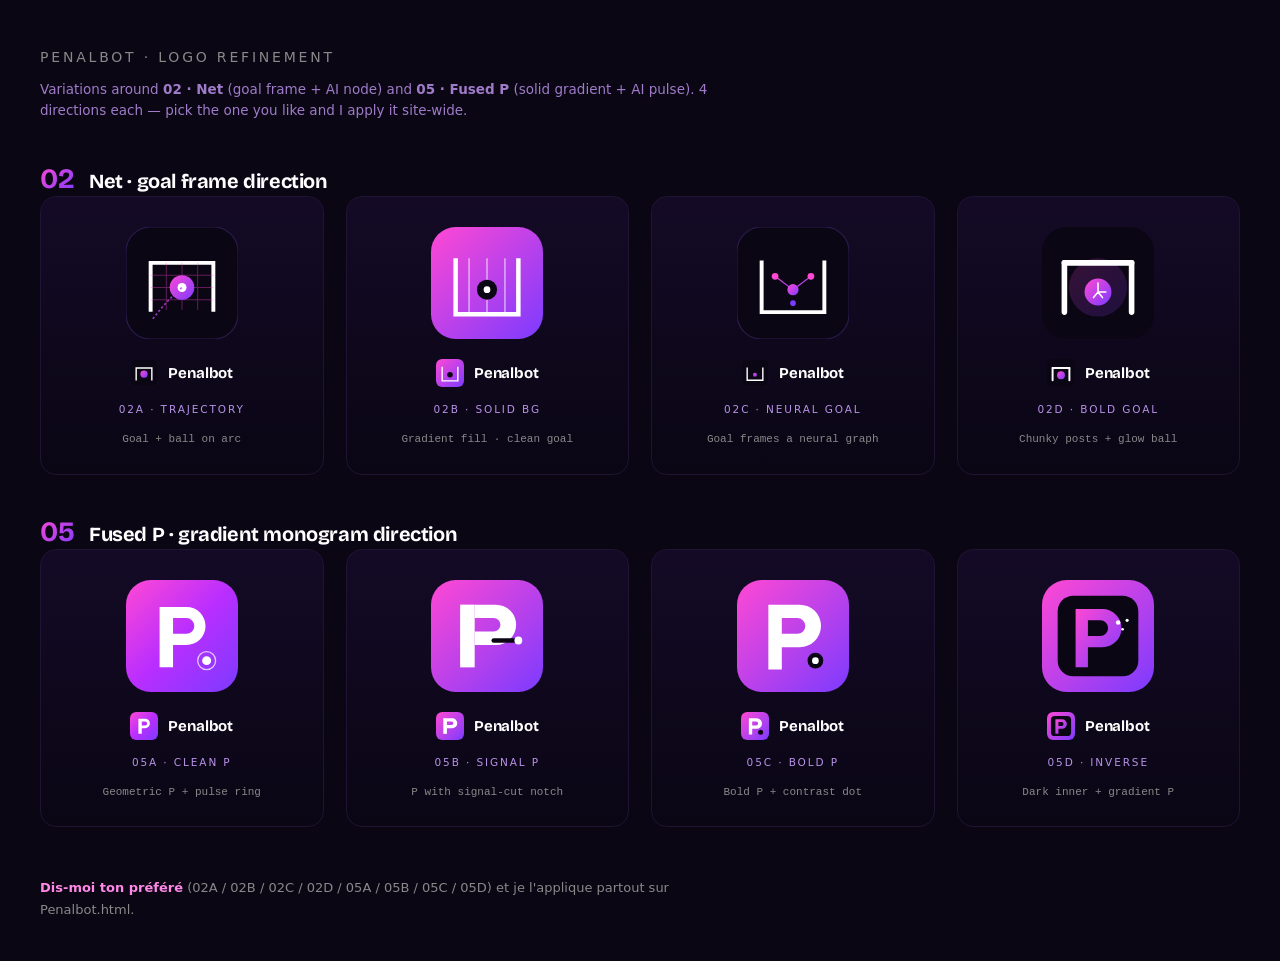
==== commit 104960b1: "Add files via upload" ====
--- a/Penalbot.html
+++ b/Penalbot.html
@@ -1,663 +1,269 @@
-<!DOCTYPE html>
-<html lang="en" data-lang="en">
-<head>
-<meta charset="UTF-8"/>
-<meta name="viewport" content="width=device-width,initial-scale=1.0"/>
-<title>PENALBOT — High-conviction penalty signals</title>
-<link rel="icon" type="image/svg+xml" href="assets/logo.svg"/>
-<link rel="preconnect" href="https://fonts.googleapis.com">
-<link rel="preconnect" href="https://fonts.gstatic.com" crossorigin>
-<link href="https://fonts.googleapis.com/css2?family=Bricolage+Grotesque:opsz,wght@12..96,500;12..96,600;12..96,700;12..96,800&family=Inter:wght@400;500;600;700&family=JetBrains+Mono:wght@400;500;600&display=swap" rel="stylesheet">
-<link rel="stylesheet" href="Penalbot.css"/>
+<!doctype html>
+<html><head><meta charset="utf-8"><title>Penalbot · Logo refinement — 02 + 05</title>
+<style>
+  body{margin:0;background:#0a0614;color:#fff;font-family:ui-sans-serif,system-ui;padding:40px}
+  h1{font-size:14px;letter-spacing:.2em;text-transform:uppercase;color:#888;font-weight:400;margin-bottom:8px}
+  h2{font-family:'Bricolage Grotesque',sans-serif;font-size:20px;font-weight:700;letter-spacing:-.02em;color:#fff;margin:50px 0 22px}
+  p.intro{color:#9f7bc9;max-width:680px;line-height:1.6;margin-bottom:30px;font-size:13.5px}
+  .grid{display:grid;grid-template-columns:repeat(4,1fr);gap:22px;max-width:1240px}
+  .cell{background:linear-gradient(180deg,#140a26,#0a0614);border:1px solid #1e1433;border-radius:16px;padding:26px 22px;display:flex;flex-direction:column;gap:16px;align-items:center}
+  .cell .big{width:120px;height:120px;display:grid;place-items:center}
+  .cell .row{display:flex;align-items:center;gap:10px}
+  .cell .sm{width:28px;height:28px;display:grid;place-items:center}
+  .cell .lbl{font-size:10.5px;letter-spacing:.18em;text-transform:uppercase;color:#b892e8}
+  .cell .name{font-family:'Bricolage Grotesque',sans-serif;font-weight:700;font-size:15px;letter-spacing:-.01em}
+  .mono{font-family:ui-monospace,monospace;font-size:11px;color:#888;text-align:center;line-height:1.5}
+  svg{display:block}
+  .section-head{display:flex;align-items:baseline;gap:14px;margin-top:40px}
+  .section-head .num{font-family:'Bricolage Grotesque',sans-serif;font-size:28px;font-weight:700;background:linear-gradient(135deg,#ff48d4,#7c3bff);-webkit-background-clip:text;background-clip:text;color:transparent}
+</style>
+<link href="https://fonts.googleapis.com/css2?family=Bricolage+Grotesque:wght@600;700&display=swap" rel="stylesheet">
 </head>
 <body>
-
-<!-- NOISE / GRAIN -->
-<div class="grain" aria-hidden="true"></div>
-
-<!-- NAV -->
-<header class="nav">
-  <div class="nav-in">
-    <a href="#top" class="brand">
-      <span class="brand-mark" aria-hidden="true">
-        <svg viewBox="0 0 100 100" xmlns="http://www.w3.org/2000/svg">
-          <defs>
-            <linearGradient id="pbNavGrad" x1="0" y1="0" x2="1" y2="1">
-              <stop offset="0%" stop-color="#ff48d4"/>
-              <stop offset="50%" stop-color="#b92eff"/>
-              <stop offset="100%" stop-color="#7c3bff"/>
-            </linearGradient>
-          </defs>
-          <rect width="100" height="100" rx="22" fill="url(#pbNavGrad)"/>
-          <g fill="#fff">
-            <rect x="26" y="26" width="10" height="48"/>
-            <rect x="26" y="26" width="30" height="10"/>
-            <path d="M56 26 A14 14 0 0 1 56 54 L46 54 L46 44 L56 44 A4 4 0 0 0 56 36 Z"/>
-          </g>
-          <circle cx="74" cy="70" r="6" fill="#fff"/>
-          <circle cx="74" cy="70" r="2.5" fill="url(#pbNavGrad)"/>
-        </svg>
-      </span>
-      <span class="brand-word">Penalbot</span>
-    </a>
-    <nav class="nav-links" aria-label="Primary">
-      <a href="#about" data-i18n="nav_about">About</a>
-      <a href="#engine" data-i18n="nav_engine">Engine</a>
-      <a href="#results" data-i18n="nav_results">Results</a>
-      <a href="#pricing" data-i18n="nav_pricing">Pricing</a>
-    </nav>
-    <div class="nav-right">
-      <button class="lang-toggle" id="langToggle" aria-label="Switch language">
-        <span class="lang-opt active" data-lang-btn="en">EN</span>
-        <span class="lang-sep">·</span>
-        <span class="lang-opt" data-lang-btn="fr">FR</span>
-      </button>
-      <a class="btn-tg-nav" href="https://t.me/penalbotteam" target="_blank" rel="noopener noreferrer" aria-label="Telegram contact">
-        <svg viewBox="0 0 240 240" aria-hidden="true">
-          <defs>
-            <linearGradient id="tgNavGrad" x1="0" y1="0" x2="0" y2="1">
-              <stop offset="0%" stop-color="#37BBFE"/>
-              <stop offset="100%" stop-color="#007DBB"/>
-            </linearGradient>
-          </defs>
-          <circle cx="120" cy="120" r="120" fill="url(#tgNavGrad)"/>
-          <path fill="#fff" d="M179.14 81.94l-20.26 95.52c-1.49 6.78-5.55 8.4-11.24 5.23l-31.06-22.88-15 14.42c-1.66 1.66-3.05 3.05-6.24 3.05l2.22-31.51 57.34-51.8c2.5-2.22-.54-3.47-3.88-1.25L80.2 132.6l-30.53-9.56c-6.64-2.08-6.77-6.64 1.38-9.82l119.45-46.05c5.53-2.08 10.37 1.25 8.64 9.56z"/>
-        </svg>
-        <span data-i18n="nav_tg">Contact</span>
-      </a>
-      <a class="btn btn-p" href="#pricing" data-i18n="nav_cta">Get access</a>
-    </div>
-  </div>
-</header>
-
-<!-- HERO -->
-<section class="hero" id="top">
-  <div class="wrap hero-in">
-
-    <div class="hero-left">
-      <div class="eyebrow">
-        <span class="pulse"></span>
-        <span data-i18n="hero_eyebrow">Season 25/26 · Founding 100 · 7-day money-back</span>
-      </div>
-
-      <h1 class="hero-h1">
-        <span class="line">
-          <span data-i18n="hero_h1_1">One market.</span>
-        </span>
-        <span class="line">
-          <span class="grad" data-i18n="hero_h1_2">One edge.</span>
-        </span>
-        <span class="line italic">
-          <span data-i18n="hero_h1_3">Zero noise.</span>
-        </span>
-      </h1>
-
-      <p class="hero-sub" data-i18n="hero_sub">PENALBOT is a quant engine built for a single, overlooked market: the penalty. We cross referee data, pressure dynamics and live odds — and push only the signals that survive every filter.</p>
-
-      <div class="hero-btns">
-        <a class="btn btn-p lg" href="#pricing">
-          <span data-i18n="hero_cta1">Lock founding price</span>
-          <svg width="16" height="16" viewBox="0 0 24 24" fill="none" stroke="currentColor" stroke-width="2.5"><path d="M5 12h14M13 5l7 7-7 7"/></svg>
-        </a>
-        <a class="btn btn-ghost lg" href="#trust" data-i18n="hero_cta2">Why you can trust us</a>
-      </div>
-
-      <ul class="hero-trust" aria-label="Trust stack">
-        <li><svg width="14" height="14" viewBox="0 0 24 24" fill="none" stroke="currentColor" stroke-width="2.4"><path d="M20 6L9 17l-5-5"/></svg><span data-i18n="hero_t1">7-day money-back</span></li>
-        <li><svg width="14" height="14" viewBox="0 0 24 24" fill="none" stroke="currentColor" stroke-width="2.4"><path d="M20 6L9 17l-5-5"/></svg><span data-i18n="hero_t2">Cancel anytime</span></li>
-        <li><svg width="14" height="14" viewBox="0 0 24 24" fill="none" stroke="currentColor" stroke-width="2.4"><path d="M20 6L9 17l-5-5"/></svg><span data-i18n="hero_t3">Stripe secure checkout</span></li>
-      </ul>
-    </div>
-
-    <!-- RADAR -->
-    <div class="hero-right">
-      <div class="radar-card">
-        <div class="radar-head">
-          <div class="radar-meta">
-            <span class="dot"></span>
-            <span data-i18n="radar_title">penalty-scanner · live</span>
-          </div>
-          <div class="radar-count"><span id="radarCount">0</span> <span data-i18n="radar_fixtures">fixtures</span></div>
-        </div>
-
-        <div class="radar-stage">
-          <svg class="radar-svg" viewBox="-200 -200 400 400" aria-hidden="true">
-            <defs>
-              <radialGradient id="rg" cx="50%" cy="50%" r="50%">
-                <stop offset="0%" stop-color="#b92eff" stop-opacity="0.38"/>
-                <stop offset="55%" stop-color="#b92eff" stop-opacity="0.08"/>
-                <stop offset="100%" stop-color="#b92eff" stop-opacity="0"/>
-              </radialGradient>
-              <linearGradient id="sw" x1="0" y1="0" x2="1" y2="0">
-                <stop offset="0%" stop-color="#ff48d4" stop-opacity="0"/>
-                <stop offset="85%" stop-color="#ff48d4" stop-opacity="0.9"/>
-                <stop offset="100%" stop-color="#ffffff" stop-opacity="1"/>
-              </linearGradient>
-            </defs>
-            <circle cx="0" cy="0" r="180" fill="url(#rg)"/>
-            <circle cx="0" cy="0" r="60" fill="none" stroke="rgba(255,255,255,0.08)" stroke-width="1"/>
-            <circle cx="0" cy="0" r="110" fill="none" stroke="rgba(255,255,255,0.07)" stroke-width="1"/>
-            <circle cx="0" cy="0" r="160" fill="none" stroke="rgba(255,255,255,0.06)" stroke-width="1"/>
-            <circle cx="0" cy="0" r="180" fill="none" stroke="rgba(255,255,255,0.09)" stroke-width="1"/>
-            <line x1="-180" y1="0" x2="180" y2="0" stroke="rgba(255,255,255,0.05)" stroke-width="1"/>
-            <line x1="0" y1="-180" x2="0" y2="180" stroke="rgba(255,255,255,0.05)" stroke-width="1"/>
-            <g id="sweep">
-              <path d="M0,0 L180,0 A180,180 0 0,1 -90,155.88 Z" fill="url(#sw)" opacity="0.35"/>
-              <line x1="0" y1="0" x2="180" y2="0" stroke="#ff48d4" stroke-width="1.5" stroke-linecap="round"/>
-            </g>
-            <g id="blips"></g>
-          </svg>
-
-          <!-- Tagged fixture cards that float around the radar -->
-          <div class="tag-card tag-1">
-            <div class="tag-score">84</div>
-            <div class="tag-body">
-              <div class="tag-teams">Mallorca — Real Madrid</div>
-              <div class="tag-meta">La Liga · ref bias +2.1σ</div>
-            </div>
-            <div class="tag-bar"><span style="width:84%"></span></div>
-          </div>
-          <div class="tag-card tag-2">
-            <div class="tag-score">71</div>
-            <div class="tag-body">
-              <div class="tag-teams">Leverkusen — Bayern</div>
-              <div class="tag-meta">Bundesliga · DVS 0.78</div>
-            </div>
-            <div class="tag-bar"><span style="width:71%"></span></div>
-          </div>
-          <div class="tag-card tag-3">
-            <div class="tag-score dim">42</div>
-            <div class="tag-body">
-              <div class="tag-teams">Brest — Lens</div>
-              <div class="tag-meta dim" data-i18n="radar_rejected">below threshold · rejected</div>
-            </div>
-            <div class="tag-bar dim"><span style="width:42%"></span></div>
-          </div>
-        </div>
-
-        <div class="radar-foot">
-          <div class="foot-col">
-            <span class="foot-k" data-i18n="radar_threshold">threshold</span>
-            <span class="foot-v">≥ 70</span>
-          </div>
-          <div class="foot-col">
-            <span class="foot-k" data-i18n="radar_leagues">leagues</span>
-            <span class="foot-v">EPL · UCL · UEL · BL · Liga · L1</span>
-          </div>
-          <div class="foot-col">
-            <span class="foot-k" data-i18n="radar_latency">latency</span>
-            <span class="foot-v"><span class="live-dot"></span>184 ms</span>
-          </div>
-        </div>
-      </div>
-    </div>
-
-  </div>
-
-  <!-- METRICS STRIP -->
-  <div class="wrap metrics-wrap">
-    <div class="metrics">
-      <div class="metric reveal">
-        <strong data-target="1842" data-sep="true">0</strong>
-        <small data-i18n="m_refs">referee profiles tracked</small>
-      </div>
-      <div class="metric reveal">
-        <strong data-target="6">0</strong>
-        <small data-i18n="m_leagues">top European leagues</small>
-      </div>
-      <div class="metric reveal">
-        <strong data-target="4">0</strong>
-        <small data-i18n="m_layers">filter layers before dispatch</small>
-      </div>
-      <div class="metric reveal">
-        <strong data-target="70" data-prefix="≥">0</strong>
-        <small data-i18n="m_thresh">conviction threshold · /100</small>
-      </div>
-    </div>
-  </div>
-</section>
-
-<!-- ABOUT -->
-<section id="about">
-  <div class="wrap">
-    <div class="sec-head reveal">
-      <div class="sec-kicker">
-        <span class="k-num">01</span>
-        <span data-i18n="about_kicker">The thesis</span>
-      </div>
-      <h2 data-i18n="about_h2">Everyone chases every market. <em>We chose one.</em></h2>
-      <p class="sec-lead" data-i18n="about_lead">Generalists lose. Specialists compound. PENALBOT refuses to forecast every outcome — it owns the penalty, end to end, and ignores the rest.</p>
-    </div>
-
-    <div class="grid3">
-      <article class="card reveal">
-        <div class="card-num">A</div>
-        <h3 data-i18n="about_c1_h">Own a niche</h3>
-        <p data-i18n="about_c1_p">One vertical, ignored by mass tipsters. An information asymmetry that compounds every week.</p>
-      </article>
-      <article class="card reveal">
-        <div class="card-num">B</div>
-        <h3 data-i18n="about_c2_h">Ship on Telegram</h3>
-        <p data-i18n="about_c2_p">Signals land in a private room — formatted, actionable, zero friction between discovery and action.</p>
-      </article>
-      <article class="card reveal">
-        <div class="card-num">C</div>
-        <h3 data-i18n="about_c3_h">Refuse noise</h3>
-        <p data-i18n="about_c3_p">Fewer pushes, higher conviction. The engine rejects ambiguous setups before they reach you.</p>
-      </article>
-    </div>
-  </div>
-</section>
-
-<!-- ENGINE -->
-<section id="engine">
-  <div class="wrap">
-    <div class="sec-head reveal">
-      <div class="sec-kicker">
-        <span class="k-num">02</span>
-        <span data-i18n="eng_kicker">The engine</span>
-      </div>
-      <h2 data-i18n="eng_h2">Four layers. <em>One verdict.</em></h2>
-      <p class="sec-lead" data-i18n="eng_lead">A quantitative pipeline stacked to isolate penalty probability — not team form, not total goals. Penalties only.</p>
-    </div>
-
-    <div class="layers">
-      <div class="layer reveal">
-        <div class="layer-head">
-          <span class="layer-id">L01</span>
-          <span class="layer-name" data-i18n="eng_l1_n">Referee intelligence</span>
-        </div>
-        <div class="layer-body">
-          <p data-i18n="eng_l1_p">1,842 referee profiles. Penalty frequency, strictness variance, home/away bias — weighted into an arbitral factor.</p>
-          <div class="layer-viz" id="vizRef"></div>
-        </div>
-      </div>
-
-      <div class="layer reveal">
-        <div class="layer-head">
-          <span class="layer-id">L02</span>
-          <span class="layer-name" data-i18n="eng_l2_n">Pressure &amp; Vulnerability</span>
-        </div>
-        <div class="layer-body">
-          <p data-i18n="eng_l2_p">PPI measures offensive pressure on the box. DVS measures defensive fragility. Combined, they map the setup.</p>
-          <div class="layer-viz" id="vizPPI"></div>
-        </div>
-      </div>
-
-      <div class="layer reveal">
-        <div class="layer-head">
-          <span class="layer-id">L03</span>
-          <span class="layer-name" data-i18n="eng_l3_n">Market synthesis</span>
-        </div>
-        <div class="layer-body">
-          <p data-i18n="eng_l3_p">Internal fair-odds vs live bookmaker pricing. We push only when edge survives the spread.</p>
-          <div class="layer-viz" id="vizMkt"></div>
-        </div>
-      </div>
-
-      <div class="layer reveal">
-        <div class="layer-head">
-          <span class="layer-id">L04</span>
-          <span class="layer-name" data-i18n="eng_l4_n">Stake staging</span>
-        </div>
-        <div class="layer-body">
-          <p data-i18n="eng_l4_p">Conviction-weighted units, bankroll-aware. The size of the bet scales with the quality of the signal.</p>
-          <div class="layer-viz" id="vizStake"></div>
-        </div>
-      </div>
-    </div>
-  </div>
-</section>
-
-<!-- RESULTS -->
-<section id="results">
-  <div class="wrap">
-    <div class="sec-head reveal">
-      <div class="sec-kicker">
-        <span class="k-num">03</span>
-        <span data-i18n="res_kicker">The curve</span>
-      </div>
-      <h2 data-i18n="res_h2">Compounding beats chasing. <em>Every time.</em></h2>
-      <p class="sec-lead" data-i18n="res_lead">A cumulative-ROI backtest across 12 months of curated signals. Disciplined stakes, transparent drawdowns, no hindsight bias.</p>
-    </div>
-
-    <div class="chart-card reveal">
-      <div class="chart-head">
-        <div class="chart-legend">
-          <span class="leg leg-bot"><i></i><span data-i18n="res_leg_bot">PENALBOT</span></span>
-          <span class="leg leg-mkt"><i></i><span data-i18n="res_leg_mkt">Market baseline</span></span>
-        </div>
-        <div class="chart-range" id="chartRange">
-          <button data-range="3" data-i18n="res_r1">3M</button>
-          <button data-range="6" data-i18n="res_r2">6M</button>
-          <button data-range="12" class="active" data-i18n="res_r3">12M</button>
-        </div>
-      </div>
-
-      <div class="chart-wrap">
-        <svg class="chart" id="chart" viewBox="0 0 820 320" preserveAspectRatio="none"></svg>
-      </div>
-
-      <div class="chart-foot">
-        <div class="stat">
-          <span class="s-k" data-i18n="res_s1">Cumulative ROI</span>
-          <span class="s-v" id="statRoi">+70.5%</span>
-        </div>
-        <div class="stat">
-          <span class="s-k" data-i18n="res_s2">Max drawdown</span>
-          <span class="s-v">-8.4%</span>
-        </div>
-        <div class="stat">
-          <span class="s-k" data-i18n="res_s3">Sharpe-like</span>
-          <span class="s-v">1.92</span>
-        </div>
-        <div class="stat">
-          <span class="s-k" data-i18n="res_s4">Avg signals / week</span>
-          <span class="s-v">4.1</span>
-        </div>
-      </div>
-    </div>
-    <p class="chart-disclaim" data-i18n="res_disclaim">Projected backtest · stakes normalised to 1u · past performance does not guarantee future returns.</p>
-  </div>
-</section>
-
-<!-- PRICING -->
-<section id="pricing">
-  <div class="wrap">
-    <div class="sec-head reveal">
-      <div class="sec-kicker">
-        <span class="k-num">04</span>
-        <span data-i18n="pr_kicker">Access</span>
-      </div>
-      <h2 data-i18n="pr_h2">Three doors. <em>One room.</em></h2>
-      <p class="sec-lead" data-i18n="pr_lead">Pick the depth. Stripe checkout sends you straight to the Telegram room — no forms, no waiting.</p>
-    </div>
-
-    <div class="pricegrid">
-      <article class="pcard reveal">
-        <div class="p-top">
-          <h3>Starter</h3>
-          <p data-i18n="pr_1_p">Get in. See the engine at work.</p>
-        </div>
-        <div class="pricetag">€9.99<small data-i18n="pr_mo">/mo</small></div>
-        <ul>
-          <li data-i18n="pr_1_f1">Essential signal feed</li>
-          <li data-i18n="pr_1_f2">Top-3 leagues coverage</li>
-          <li data-i18n="pr_1_f3">Private Telegram channel</li>
-          <li data-i18n="pr_1_f4">Standard support</li>
-        </ul>
-        <a class="btn btn-ghost full" href="#" data-i18n="pr_1_cta">Choose Starter</a>
-      </article>
-
-      <article class="pcard star reveal">
-        <div class="badge2" data-i18n="pr_best">Most popular</div>
-        <div class="p-top">
-          <h3>Pro</h3>
-          <p data-i18n="pr_2_p">The full feed. For serious users.</p>
-        </div>
-        <div class="pricetag">€20.99<small data-i18n="pr_mo">/mo</small></div>
-        <ul>
-          <li data-i18n="pr_2_f1">All premium signals, every league</li>
-          <li data-i18n="pr_2_f2">Stake staging &amp; bankroll notes</li>
-          <li data-i18n="pr_2_f3">Priority dispatch</li>
-          <li data-i18n="pr_2_f4">Dedicated Telegram room</li>
-        </ul>
-        <a class="btn btn-p full" href="#" data-i18n="pr_2_cta">Choose Pro</a>
-      </article>
-
-      <article class="pcard reveal">
-        <div class="p-top">
-          <h3>Institutional</h3>
-          <p data-i18n="pr_3_p">White-glove. Syndicates and partners.</p>
-        </div>
-        <div class="pricetag">€39.99<small data-i18n="pr_mo">/mo</small></div>
-        <ul>
-          <li data-i18n="pr_3_f1">Priority onboarding</li>
-          <li data-i18n="pr_3_f2">Direct support line</li>
-          <li data-i18n="pr_3_f3">Custom workflow access</li>
-          <li data-i18n="pr_3_f4">Roadmap touchpoints</li>
-        </ul>
-        <a class="btn btn-ghost full" href="mailto:contact@penalbot.io" data-i18n="pr_3_cta">Contact sales</a>
-      </article>
-    </div>
-  </div>
-</section>
-
-<!-- CLOSER -->
-<section class="closer">
-<div class="wrap">
-  <div class="closer-grid reveal">
-    <!-- LEFT: copy -->
-    <div class="closer-copy">
-      <div class="sec-kicker">
-        <span class="k-num">→</span>
-        <span data-i18n="close_kicker">Inside the room</span>
-      </div>
-      <h2 class="closer-h2">
-        <span data-i18n="close_h_1">This is what lands</span>
-        <br>
-        <em data-i18n="close_h_2">in your Telegram.</em>
-      </h2>
-      <p class="closer-lead" data-i18n="close_lead">Every signal ships with the full verdict — score, probability, suggested stake, key factors. No charts to read. No strategy to build. Act on it or skip it.</p>
-      <div class="closer-cta">
-        <a class="btn btn-p lg" href="#pricing">
-          <span data-i18n="close_cta">Start receiving signals</span>
-          <svg width="16" height="16" viewBox="0 0 24 24" fill="none" stroke="currentColor" stroke-width="2.5"><path d="M5 12h14M13 5l7 7-7 7"/></svg>
-        </a>
-        <span class="closer-note" data-i18n="close_note">Cancel anytime · First signal within 24h</span>
-      </div>
-    </div>
-
-    <!-- RIGHT: live signal mock -->
-    <div class="closer-right">
-      <div class="sig-card">
-        <div class="sig-head">
-          <div class="sig-ava">
-            <svg viewBox="0 0 24 24" fill="none" stroke="currentColor" stroke-width="1.6"><rect x="3" y="6" width="18" height="12" rx="1.2"/><circle cx="17" cy="12" r="2.2"/></svg>
-          </div>
-          <div class="sig-meta">
-            <strong>PENALBOT</strong>
-            <span><i class="sig-dot"></i> <span data-i18n="close_tg">premium room · just now</span></span>
-          </div>
-          <div class="sig-tag"><span data-i18n="close_conf">HIGH CONVICTION</span></div>
-        </div>
-
-        <div class="sig-body">
-          <div class="sig-row sig-head-row">
-            <span data-i18n="close_sig_label">Signal dispatched</span>
-            <span class="sig-score">84<small>/100</small></span>
-          </div>
-          <div class="sig-match">
-            <div class="sig-team"><span class="sig-dot-c"></span>Mallorca</div>
-            <div class="sig-vs">vs</div>
-            <div class="sig-team"><span class="sig-dot-c c2"></span>Real Madrid</div>
-          </div>
-          <div class="sig-meta-line">
-            <span>La Liga</span> · <span>Sat 21:00</span> · <span>Son Moix</span>
-          </div>
-
-          <div class="sig-grid">
-            <div class="sig-cell">
-              <span class="sig-k" data-i18n="close_k1">Penalty proba</span>
-              <span class="sig-v">31.8%</span>
-            </div>
-            <div class="sig-cell">
-              <span class="sig-k" data-i18n="close_k2">Fair odds</span>
-              <span class="sig-v">2.84</span>
-            </div>
-            <div class="sig-cell">
-              <span class="sig-k" data-i18n="close_k3">Book edge</span>
-              <span class="sig-v pos">+10.9%</span>
-            </div>
-            <div class="sig-cell">
-              <span class="sig-k" data-i18n="close_k4">Stake</span>
-              <span class="sig-v">6u</span>
-            </div>
-          </div>
-
-          <div class="sig-factors">
-            <div class="sig-factor">
-              <span class="sig-fk" data-i18n="close_f1">Referee bias</span>
-              <div class="sig-bar"><span style="width:88%"></span></div>
-              <span class="sig-fv">+2.1σ</span>
-            </div>
-            <div class="sig-factor">
-              <span class="sig-fk" data-i18n="close_f2">PPI · offensive</span>
-              <div class="sig-bar"><span style="width:76%"></span></div>
-              <span class="sig-fv">0.76</span>
-            </div>
-            <div class="sig-factor">
-              <span class="sig-fk" data-i18n="close_f3">DVS · defensive</span>
-              <div class="sig-bar"><span style="width:82%"></span></div>
-              <span class="sig-fv">0.82</span>
-            </div>
-          </div>
-
-          <div class="sig-foot">
-            <span><span class="sig-check">✓</span> <span data-i18n="close_verdict">All filters passed · dispatched to premium</span></span>
-          </div>
-        </div>
-      </div>
-
-      <!-- echo cards behind -->
-      <div class="sig-echo sig-echo-1"></div>
-      <div class="sig-echo sig-echo-2"></div>
-    </div>
-  </div>
-</div>
-</section>
-
-<!-- TELEGRAM CONTACT -->
-<section class="tg-contact">
-<div class="wrap">
-  <a class="tg-card reveal" href="https://t.me/penalbotteam" target="_blank" rel="noopener noreferrer">
-    <div class="tg-left">
-      <div class="tg-logo">
-        <svg viewBox="0 0 240 240" xmlns="http://www.w3.org/2000/svg" aria-hidden="true">
-          <defs>
-            <linearGradient id="tgGrad" x1="0" y1="0" x2="0" y2="1">
-              <stop offset="0%" stop-color="#37BBFE"/>
-              <stop offset="100%" stop-color="#007DBB"/>
-            </linearGradient>
-          </defs>
-          <circle cx="120" cy="120" r="120" fill="url(#tgGrad)"/>
-          <path fill="#fff" d="M179.14 81.94l-20.26 95.52c-1.49 6.78-5.55 8.4-11.24 5.23l-31.06-22.88-15 14.42c-1.66 1.66-3.05 3.05-6.24 3.05l2.22-31.51 57.34-51.8c2.5-2.22-.54-3.47-3.88-1.25L80.2 132.6l-30.53-9.56c-6.64-2.08-6.77-6.64 1.38-9.82l119.45-46.05c5.53-2.08 10.37 1.25 8.64 9.56z"/>
-        </svg>
-      </div>
-      <div class="tg-copy">
-        <span class="tg-kicker" data-i18n="tg_kicker">Questions? DM us.</span>
-        <strong class="tg-handle">@PenalBotTeam</strong>
-        <span class="tg-url">t.me/penalbotteam</span>
-      </div>
-    </div>
-    <div class="tg-right">
-      <span class="tg-cta" data-i18n="tg_cta">Open in Telegram</span>
-      <span class="tg-arrow">
-        <svg width="22" height="22" viewBox="0 0 24 24" fill="none" stroke="currentColor" stroke-width="2.2"><path d="M7 17L17 7M8 7h9v9"/></svg>
-      </span>
-    </div>
-  </a>
-</div>
-</section>
-<footer>
-  <div class="wrap foot-in">
-    <div class="foot-brand">
-      <span class="logo-wrap small">
-        <svg viewBox="0 0 100 100" xmlns="http://www.w3.org/2000/svg">
-          <defs>
-            <linearGradient id="pbFootGrad" x1="0" y1="0" x2="1" y2="1">
-              <stop offset="0%" stop-color="#ff48d4"/>
-              <stop offset="50%" stop-color="#b92eff"/>
-              <stop offset="100%" stop-color="#7c3bff"/>
-            </linearGradient>
-          </defs>
-          <rect width="100" height="100" rx="22" fill="url(#pbFootGrad)"/>
-          <g fill="#fff">
-            <rect x="26" y="26" width="10" height="48"/>
-            <rect x="26" y="26" width="30" height="10"/>
-            <path d="M56 26 A14 14 0 0 1 56 54 L46 54 L46 44 L56 44 A4 4 0 0 0 56 36 Z"/>
-          </g>
-          <circle cx="74" cy="70" r="6" fill="#fff"/>
-          <circle cx="74" cy="70" r="2.5" fill="url(#pbFootGrad)"/>
-        </svg>
-      </span>
-      <div>
-        <strong>PENALBOT</strong>
-        <span data-i18n="foot_tag">Penalty signal intelligence · 2026</span>
-      </div>
-    </div>
-    <div class="foot-links">
-      <a href="#" onclick="document.getElementById('modal-ml').style.display='flex';return false;" data-i18n="foot_legal">Legal notice</a>
-      <a href="#" onclick="document.getElementById('modal-cgu').style.display='flex';return false;" data-i18n="foot_terms">Terms of use</a>
-      <a href="https://t.me/penalbotteam" target="_blank" rel="noopener noreferrer" data-i18n="foot_tg">Telegram</a>
-      <a href="mailto:penalbot@contact.com" data-i18n="foot_contact">Contact</a>
-    </div>
-  </div>
-  <div class="wrap foot-bottom">
-    <span data-i18n="foot_warn">⚠ 18+ · Gambling involves risk of addiction and financial loss. Please gamble responsibly.</span>
-  </div>
-</footer>
-
-<!-- ── LEGAL NOTICE MODAL ── -->
-<div class="modal-overlay" id="modal-ml" onclick="if(event.target===this)this.style.display='none'">
-  <div class="modal-box">
-    <button class="modal-close" onclick="document.getElementById('modal-ml').style.display='none'">✕</button>
-    <div class="modal-h1" data-i18n="ml_h1">Legal Notice</div>
-
-    <div class="modal-h2" data-i18n="ml_h2_pub">Publisher</div>
-    <p class="modal-p" data-i18n="ml_p_pub">This website is published by <strong>PENALBOT</strong>, a digital service operated from Malta.</p>
-    <p class="modal-p"><strong data-i18n="ml_trade">Trade name:</strong> PENALBOT</p>
-    <p class="modal-p"><strong data-i18n="ml_form">Legal form:</strong> <span data-i18n="ml_form_v">Private Limited Company (Ltd)</span></p>
-    <p class="modal-p"><strong data-i18n="ml_office">Registered office:</strong> Valletta, Malta</p>
-    <p class="modal-p"><strong>Email:</strong> <a class="modal-a" href="mailto:penalbot@contact.com">penalbot@contact.com</a></p>
-
-    <div class="modal-divider"></div>
-    <div class="modal-h2" data-i18n="ml_h2_host">Hosting</div>
-    <p class="modal-p" data-i18n="ml_p_host">This website is hosted by <strong>Vercel Inc.</strong></p>
-
-    <div class="modal-divider"></div>
-    <div class="modal-h2" data-i18n="ml_h2_ip">Intellectual Property</div>
-    <p class="modal-p" data-i18n="ml_p_ip">All content on the PENALBOT website (texts, algorithms, design, brand, logo, etc.) is protected by applicable intellectual property laws. Any reproduction, distribution, or exploitation without prior written authorisation is strictly prohibited.</p>
-
-    <div class="modal-divider"></div>
-    <div class="modal-h2" data-i18n="ml_h2_liab">Liability Disclaimer</div>
-    <p class="modal-p" data-i18n="ml_p_liab">PENALBOT provides information, analysis and content for informational purposes only. No warranty is given as to the accuracy, reliability or profitability of the information provided. The user uses the information at their own risk.</p>
-  </div>
-</div>
-
-<!-- ── TERMS MODAL ── -->
-<div class="modal-overlay" id="modal-cgu" onclick="if(event.target===this)this.style.display='none'">
-  <div class="modal-box">
-    <button class="modal-close" onclick="document.getElementById('modal-cgu').style.display='none'">✕</button>
-    <div class="modal-h1" data-i18n="cgu_h1">Terms of Use</div>
-
-    <div class="modal-h2" data-i18n="cgu_h2_1">1. Purpose</div>
-    <p class="modal-p" data-i18n="cgu_p_1">These Terms of Use govern access to and use of the PENALBOT service.</p>
-
-    <div class="modal-h2" data-i18n="cgu_h2_2">2. Service Description</div>
-    <p class="modal-p" data-i18n="cgu_p_2">PENALBOT provides analysis, recommendations and information related to sports betting. All information is provided strictly for informational and educational purposes.</p>
-
-    <div class="modal-h2" data-i18n="cgu_h2_3">3. Acceptance</div>
-    <p class="modal-p" data-i18n="cgu_p_3">By using the website, you fully and unconditionally accept these Terms of Use.</p>
-
-    <div class="modal-h2" data-i18n="cgu_h2_4">4. User Responsibilities</div>
-    <p class="modal-p" data-i18n="cgu_p_4">You acknowledge that you are of legal age in your country of residence, are solely responsible for your decisions, and use the service at your own risk.</p>
-
-    <div class="modal-h2" data-i18n="cgu_h2_5">5. No Warranty</div>
-    <p class="modal-p" data-i18n="cgu_p_5">PENALBOT does not guarantee winnings, analysis performance, or absence of errors. Information provided does not constitute financial advice.</p>
-
-    <div class="modal-h2" data-i18n="cgu_h2_6">6. Responsible Gambling</div>
-    <div class="modal-warn">⚠️ <span data-i18n="cgu_warn">Gambling involves a risk of addiction and significant financial loss. Please gamble responsibly.</span><br><br>
-      <a class="modal-a" href="https://www.joueurs-info-service.fr" target="_blank">joueurs-info-service.fr</a> ·
-      <a class="modal-a" href="https://anj.fr" target="_blank">anj.fr</a> ·
-      <a class="modal-a" href="https://www.gambleaware.org" target="_blank">gambleaware.org</a>
-    </div>
-
-    <div class="modal-h2" data-i18n="cgu_h2_7">7. Governing Law</div>
-    <p class="modal-p" data-i18n="cgu_p_7">These Terms of Use are governed by the laws of Malta.</p>
-  </div>
-</div>
-
-<script src="Penalbot.js"></script>
-</body>
-</html>
+<h1>Penalbot · Logo refinement</h1>
+<p class="intro">Variations around <strong>02 · Net</strong> (goal frame + AI node) and <strong>05 · Fused P</strong> (solid gradient + AI pulse). 4 directions each — pick the one you like and I apply it site-wide.</p>
+
+<div class="section-head"><span class="num">02</span><h2 style="margin:0">Net · goal frame direction</h2></div>
+<div class="grid">
+
+<!-- 02A : tight goal, AI node center -->
+<div class="cell">
+  <div class="big">
+    <svg width="112" height="112" viewBox="0 0 100 100">
+      <defs>
+        <linearGradient id="a1g" x1="0" y1="0" x2="1" y2="1"><stop offset="0" stop-color="#ff48d4"/><stop offset="1" stop-color="#7c3bff"/></linearGradient>
+      </defs>
+      <rect width="100" height="100" rx="22" fill="#0a0614" stroke="#2a1a4a" stroke-width="1"/>
+      <!-- goal posts -->
+      <path d="M22 32 L22 74 M78 32 L78 74 M22 32 L78 32" stroke="#fff" stroke-width="3.5" stroke-linecap="square"/>
+      <!-- net lattice -->
+      <g stroke="#ff48d4" stroke-width=".9" opacity=".35">
+        <line x1="22" y1="43" x2="78" y2="43"/>
+        <line x1="22" y1="54" x2="78" y2="54"/>
+        <line x1="22" y1="65" x2="78" y2="65"/>
+        <line x1="36" y1="32" x2="36" y2="74"/>
+        <line x1="50" y1="32" x2="50" y2="74"/>
+        <line x1="64" y1="32" x2="64" y2="74"/>
+      </g>
+      <!-- ball / AI node in target -->
+      <circle cx="50" cy="54" r="11" fill="url(#a1g)"/>
+      <circle cx="50" cy="54" r="4" fill="#fff"/>
+      <!-- trajectory arc -->
+      <path d="M24 82 Q36 66 50 54" stroke="url(#a1g)" stroke-width="1.5" fill="none" stroke-dasharray="2 2" opacity=".8"/>
+    </svg>
+  </div>
+  <div class="row">
+    <div class="sm"><svg width="28" height="28" viewBox="0 0 100 100"><rect width="100" height="100" rx="22" fill="#0a0614" stroke="#2a1a4a"/><path d="M22 32 L22 74 M78 32 L78 74 M22 32 L78 32" stroke="#fff" stroke-width="5" stroke-linecap="square"/><circle cx="50" cy="54" r="13" fill="url(#a1g)"/></svg></div>
+    <span class="name">Penalbot</span>
+  </div>
+  <div class="lbl">02A · Trajectory</div>
+  <div class="mono">Goal + ball on arc</div>
+</div>
+
+<!-- 02B : minimalist goal, no lattice, solid fill bg -->
+<div class="cell">
+  <div class="big">
+    <svg width="112" height="112" viewBox="0 0 100 100">
+      <defs>
+        <linearGradient id="b1g" x1="0" y1="0" x2="1" y2="1"><stop offset="0" stop-color="#ff48d4"/><stop offset="1" stop-color="#7c3bff"/></linearGradient>
+      </defs>
+      <rect width="100" height="100" rx="22" fill="url(#b1g)"/>
+      <!-- clean goal posts in white -->
+      <path d="M22 28 L22 78 L78 78 L78 28" stroke="#fff" stroke-width="4" fill="none" stroke-linejoin="miter" stroke-linecap="butt"/>
+      <!-- vertical net ticks -->
+      <g stroke="#fff" stroke-width="1.5" opacity=".5">
+        <line x1="34" y1="28" x2="34" y2="78"/>
+        <line x1="50" y1="28" x2="50" y2="78"/>
+        <line x1="66" y1="28" x2="66" y2="78"/>
+      </g>
+      <!-- ball black dot -->
+      <circle cx="50" cy="56" r="9" fill="#0a0614"/>
+      <circle cx="50" cy="56" r="3" fill="#fff"/>
+    </svg>
+  </div>
+  <div class="row">
+    <div class="sm"><svg width="28" height="28" viewBox="0 0 100 100"><rect width="100" height="100" rx="22" fill="url(#b1g)"/><path d="M22 28 L22 78 L78 78 L78 28" stroke="#fff" stroke-width="5" fill="none"/><circle cx="50" cy="56" r="10" fill="#0a0614"/></svg></div>
+    <span class="name">Penalbot</span>
+  </div>
+  <div class="lbl">02B · Solid bg</div>
+  <div class="mono">Gradient fill · clean goal</div>
+</div>
+
+<!-- 02C : goal + AI network -->
+<div class="cell">
+  <div class="big">
+    <svg width="112" height="112" viewBox="0 0 100 100">
+      <defs>
+        <linearGradient id="c1g" x1="0" y1="0" x2="1" y2="1"><stop offset="0" stop-color="#ff48d4"/><stop offset="1" stop-color="#7c3bff"/></linearGradient>
+      </defs>
+      <rect width="100" height="100" rx="22" fill="#0a0614" stroke="#2a1a4a" stroke-width="1"/>
+      <!-- goal posts -->
+      <path d="M22 30 L22 76 L78 76 L78 30" stroke="#fff" stroke-width="3.5" fill="none" stroke-linejoin="miter"/>
+      <!-- AI network nodes inside -->
+      <g>
+        <line x1="34" y1="44" x2="50" y2="56" stroke="url(#c1g)" stroke-width="1"/>
+        <line x1="50" y1="56" x2="66" y2="44" stroke="url(#c1g)" stroke-width="1"/>
+        <line x1="34" y1="44" x2="66" y2="44" stroke="url(#c1g)" stroke-width="1" opacity=".5"/>
+        <line x1="50" y1="56" x2="50" y2="68" stroke="url(#c1g)" stroke-width="1"/>
+        <circle cx="34" cy="44" r="3" fill="#ff48d4"/>
+        <circle cx="66" cy="44" r="3" fill="#ff48d4"/>
+        <circle cx="50" cy="56" r="5" fill="url(#c1g)"/>
+        <circle cx="50" cy="68" r="2.5" fill="#7c3bff"/>
+      </g>
+    </svg>
+  </div>
+  <div class="row">
+    <div class="sm"><svg width="28" height="28" viewBox="0 0 100 100"><rect width="100" height="100" rx="22" fill="#0a0614" stroke="#2a1a4a"/><path d="M22 30 L22 76 L78 76 L78 30" stroke="#fff" stroke-width="5" fill="none"/><circle cx="50" cy="56" r="7" fill="url(#c1g)"/></svg></div>
+    <span class="name">Penalbot</span>
+  </div>
+  <div class="lbl">02C · Neural goal</div>
+  <div class="mono">Goal frames a neural graph</div>
+</div>
+
+<!-- 02D : isometric goal, bold -->
+<div class="cell">
+  <div class="big">
+    <svg width="112" height="112" viewBox="0 0 100 100">
+      <defs>
+        <linearGradient id="d1g" x1="0" y1="0" x2="1" y2="1"><stop offset="0" stop-color="#ff48d4"/><stop offset="1" stop-color="#7c3bff"/></linearGradient>
+      </defs>
+      <rect width="100" height="100" rx="22" fill="#0a0614"/>
+      <!-- glow behind -->
+      <circle cx="50" cy="54" r="26" fill="url(#d1g)" opacity=".18"/>
+      <!-- iso goal bars -->
+      <g stroke="#fff" stroke-width="5" stroke-linecap="round" fill="none">
+        <path d="M20 32 L20 76"/>
+        <path d="M80 32 L80 76"/>
+        <path d="M20 32 L80 32"/>
+      </g>
+      <!-- crossbar accent gradient -->
+      <path d="M20 32 L80 32" stroke="url(#d1g)" stroke-width="5" stroke-linecap="round" fill="none" opacity=".55"/>
+      <!-- shot ball, bold -->
+      <circle cx="50" cy="58" r="12" fill="url(#d1g)"/>
+      <path d="M50 58 L50 50 M50 58 L57 58 M50 58 L54 63 M50 58 L46 63" stroke="#fff" stroke-width="1.4" stroke-linecap="round"/>
+    </svg>
+  </div>
+  <div class="row">
+    <div class="sm"><svg width="28" height="28" viewBox="0 0 100 100"><rect width="100" height="100" rx="22" fill="#0a0614"/><g stroke="#fff" stroke-width="7" fill="none" stroke-linecap="round"><path d="M20 32 L20 76"/><path d="M80 32 L80 76"/><path d="M20 32 L80 32"/></g><circle cx="50" cy="58" r="14" fill="url(#d1g)"/></svg></div>
+    <span class="name">Penalbot</span>
+  </div>
+  <div class="lbl">02D · Bold goal</div>
+  <div class="mono">Chunky posts + glow ball</div>
+</div>
+
+</div>
+
+<div class="section-head"><span class="num">05</span><h2 style="margin:0">Fused P · gradient monogram direction</h2></div>
+<div class="grid">
+
+<!-- 05A : cleaner geometric P, AI pulse ring -->
+<div class="cell">
+  <div class="big">
+    <svg width="112" height="112" viewBox="0 0 100 100">
+      <defs>
+        <linearGradient id="e1g" x1="0" y1="0" x2="1" y2="1"><stop offset="0" stop-color="#ff48d4"/><stop offset=".5" stop-color="#b92eff"/><stop offset="1" stop-color="#7c3bff"/></linearGradient>
+      </defs>
+      <rect width="100" height="100" rx="22" fill="url(#e1g)"/>
+      <!-- P as clean shape -->
+      <path d="M30 24 L30 78 L42 78 L42 58 L54 58 A17 17 0 0 0 54 24 Z M42 34 L54 34 A7 7 0 0 1 54 48 L42 48 Z" fill="#fff"/>
+      <!-- AI pulse ring, bottom right -->
+      <circle cx="72" cy="72" r="8" fill="none" stroke="#fff" stroke-width="1.2" opacity=".7"/>
+      <circle cx="72" cy="72" r="4" fill="#fff"/>
+    </svg>
+  </div>
+  <div class="row">
+    <div class="sm"><svg width="28" height="28" viewBox="0 0 100 100"><rect width="100" height="100" rx="22" fill="url(#e1g)"/><path d="M30 24 L30 78 L42 78 L42 58 L54 58 A17 17 0 0 0 54 24 Z M42 34 L54 34 A7 7 0 0 1 54 48 L42 48 Z" fill="#fff"/></svg></div>
+    <span class="name">Penalbot</span>
+  </div>
+  <div class="lbl">05A · Clean P</div>
+  <div class="mono">Geometric P + pulse ring</div>
+</div>
+
+<!-- 05B : P with notch / signal cut -->
+<div class="cell">
+  <div class="big">
+    <svg width="112" height="112" viewBox="0 0 100 100">
+      <defs>
+        <linearGradient id="f1g" x1="0" y1="0" x2="1" y2="1"><stop offset="0" stop-color="#ff48d4"/><stop offset="1" stop-color="#7c3bff"/></linearGradient>
+      </defs>
+      <rect width="100" height="100" rx="22" fill="url(#f1g)"/>
+      <!-- big P with a signal notch cut through its bowl -->
+      <g fill="#fff">
+        <rect x="26" y="22" width="13" height="56"/>
+        <path d="M26 22 L58 22 A18 18 0 0 1 58 58 L39 58 L39 46 L56 46 A6 6 0 0 0 56 34 L39 34 L39 22 Z"/>
+      </g>
+      <!-- notch line -->
+      <rect x="54" y="52" width="24" height="4" fill="#0a0614" rx="2"/>
+      <circle cx="78" cy="54" r="3.5" fill="#fff"/>
+    </svg>
+  </div>
+  <div class="row">
+    <div class="sm"><svg width="28" height="28" viewBox="0 0 100 100"><rect width="100" height="100" rx="22" fill="url(#f1g)"/><g fill="#fff"><rect x="26" y="22" width="13" height="56"/><path d="M26 22 L58 22 A18 18 0 0 1 58 58 L39 58 L39 46 L56 46 A6 6 0 0 0 56 34 L39 34 L39 22 Z"/></g></svg></div>
+    <span class="name">Penalbot</span>
+  </div>
+  <div class="lbl">05B · Signal P</div>
+  <div class="mono">P with signal-cut notch</div>
+</div>
+
+<!-- 05C : serif-inspired P, premium venture feel -->
+<div class="cell">
+  <div class="big">
+    <svg width="112" height="112" viewBox="0 0 100 100">
+      <defs>
+        <linearGradient id="g1g" x1="0" y1="0" x2="1" y2="1"><stop offset="0" stop-color="#ff48d4"/><stop offset="1" stop-color="#7c3bff"/></linearGradient>
+      </defs>
+      <rect width="100" height="100" rx="22" fill="url(#g1g)"/>
+      <!-- bold stencil P with open counter -->
+      <g fill="#fff">
+        <path d="M28 22 L28 80 L40 80 L40 60 L56 60 A19 19 0 0 0 56 22 Z M40 34 L54 34 A7 7 0 0 1 54 48 L40 48 Z"/>
+      </g>
+      <!-- diagonal cut dot -->
+      <circle cx="70" cy="72" r="7" fill="#0a0614"/>
+      <circle cx="70" cy="72" r="3" fill="#fff"/>
+    </svg>
+  </div>
+  <div class="row">
+    <div class="sm"><svg width="28" height="28" viewBox="0 0 100 100"><rect width="100" height="100" rx="22" fill="url(#g1g)"/><g fill="#fff"><path d="M28 22 L28 80 L40 80 L40 60 L56 60 A19 19 0 0 0 56 22 Z M40 34 L54 34 A7 7 0 0 1 54 48 L40 48 Z"/></g><circle cx="70" cy="72" r="9" fill="#0a0614"/></svg></div>
+    <span class="name">Penalbot</span>
+  </div>
+  <div class="lbl">05C · Bold P</div>
+  <div class="mono">Bold P + contrast dot</div>
+</div>
+
+<!-- 05D : inverse — dark P on gradient with AI spark -->
+<div class="cell">
+  <div class="big">
+    <svg width="112" height="112" viewBox="0 0 100 100">
+      <defs>
+        <linearGradient id="h1g" x1="0" y1="0" x2="1" y2="1"><stop offset="0" stop-color="#ff48d4"/><stop offset="1" stop-color="#7c3bff"/></linearGradient>
+      </defs>
+      <rect width="100" height="100" rx="22" fill="url(#h1g)"/>
+      <!-- inset dark panel -->
+      <rect x="14" y="14" width="72" height="72" rx="14" fill="#0a0614"/>
+      <!-- P in gradient -->
+      <g fill="url(#h1g)">
+        <path d="M30 26 L30 78 L41 78 L41 60 L54 60 A17 17 0 0 0 54 26 Z M41 36 L52 36 A7 7 0 0 1 52 50 L41 50 Z"/>
+      </g>
+      <!-- sparkle -->
+      <g fill="#fff">
+        <circle cx="68" cy="38" r="2"/>
+        <circle cx="72" cy="44" r="1.2"/>
+        <circle cx="76" cy="36" r="1.4"/>
+      </g>
+    </svg>
+  </div>
+  <div class="row">
+    <div class="sm"><svg width="28" height="28" viewBox="0 0 100 100"><rect width="100" height="100" rx="22" fill="url(#h1g)"/><rect x="14" y="14" width="72" height="72" rx="14" fill="#0a0614"/><g fill="url(#h1g)"><path d="M30 26 L30 78 L41 78 L41 60 L54 60 A17 17 0 0 0 54 26 Z M41 36 L52 36 A7 7 0 0 1 52 50 L41 50 Z"/></g></svg></div>
+    <span class="name">Penalbot</span>
+  </div>
+  <div class="lbl">05D · Inverse</div>
+  <div class="mono">Dark inner + gradient P</div>
+</div>
+
+</div>
+
+<div style="margin-top:50px;color:#888;font-size:13px;line-height:1.7;max-width:720px">
+  <strong style="color:#ff88e6">Dis-moi ton préféré</strong> (02A / 02B / 02C / 02D / 05A / 05B / 05C / 05D) et je l'applique partout sur Penalbot.html.
+</div>
+
+</body></html>
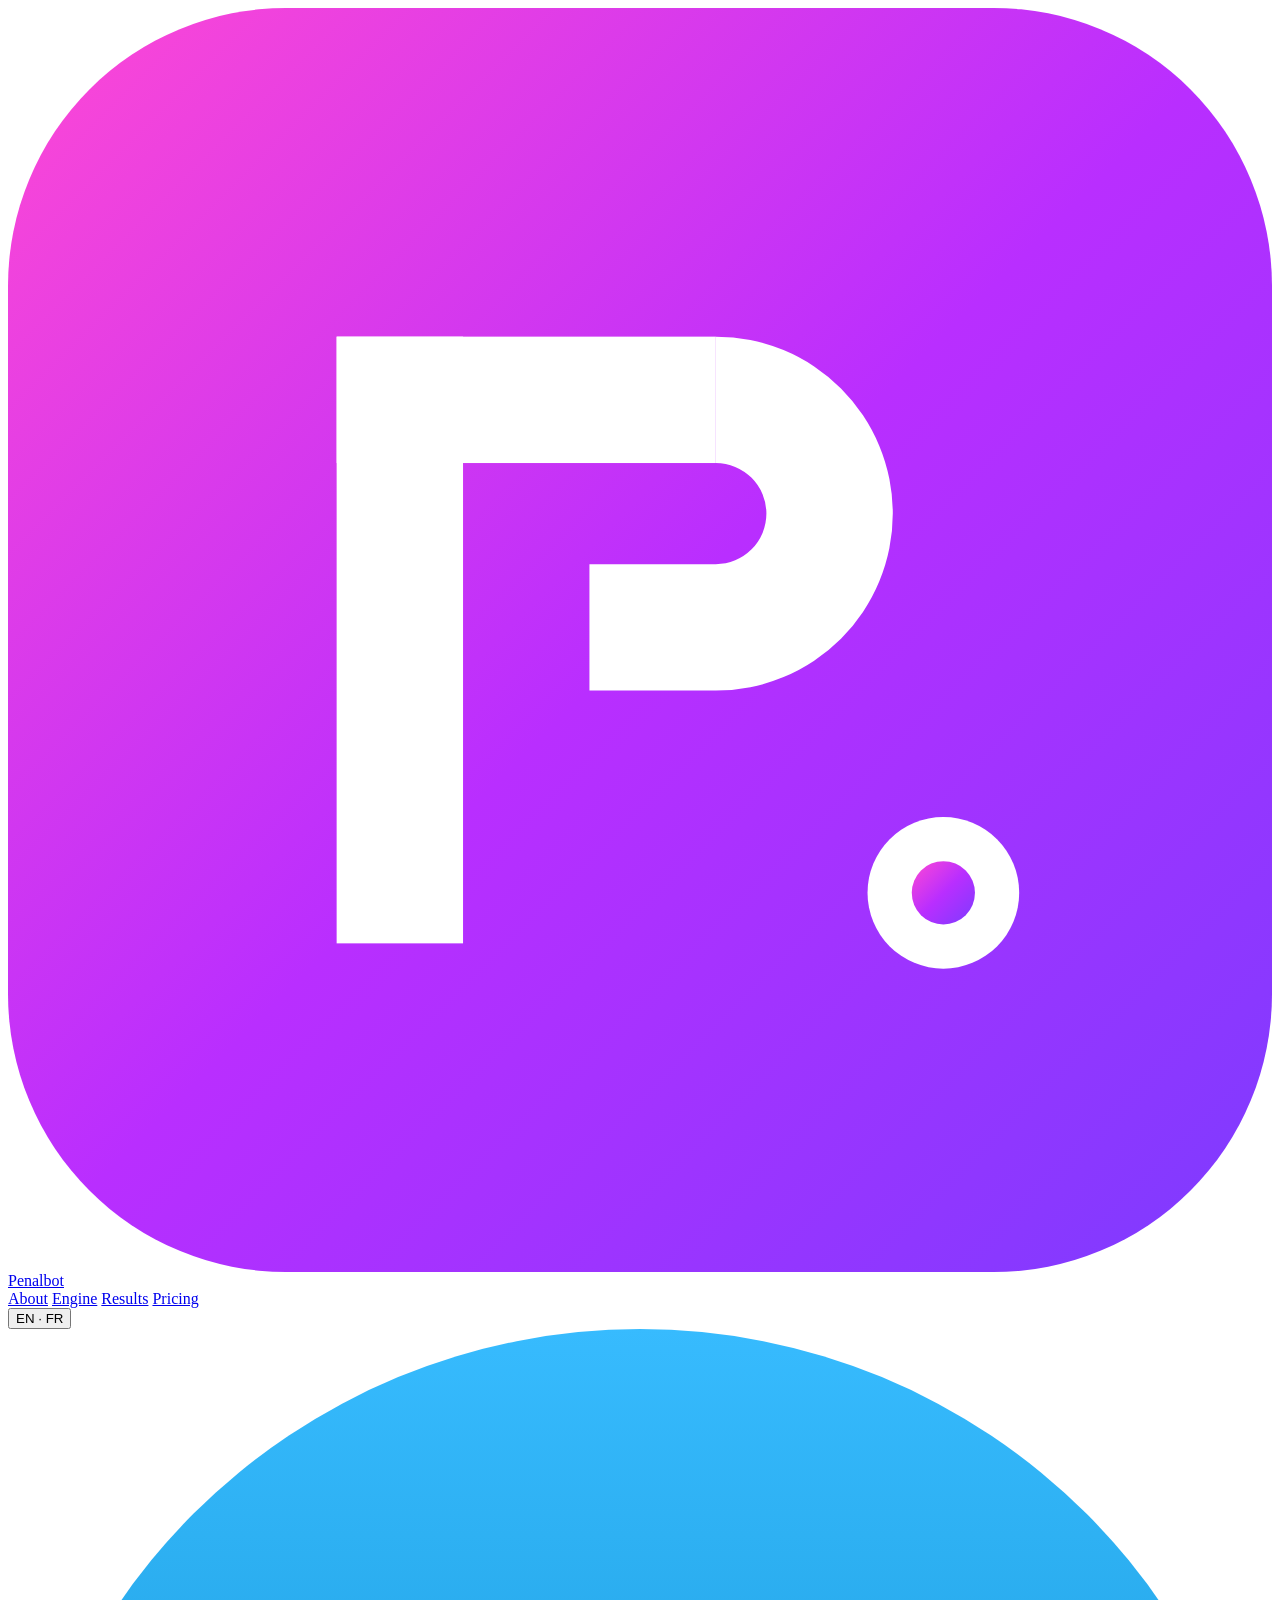
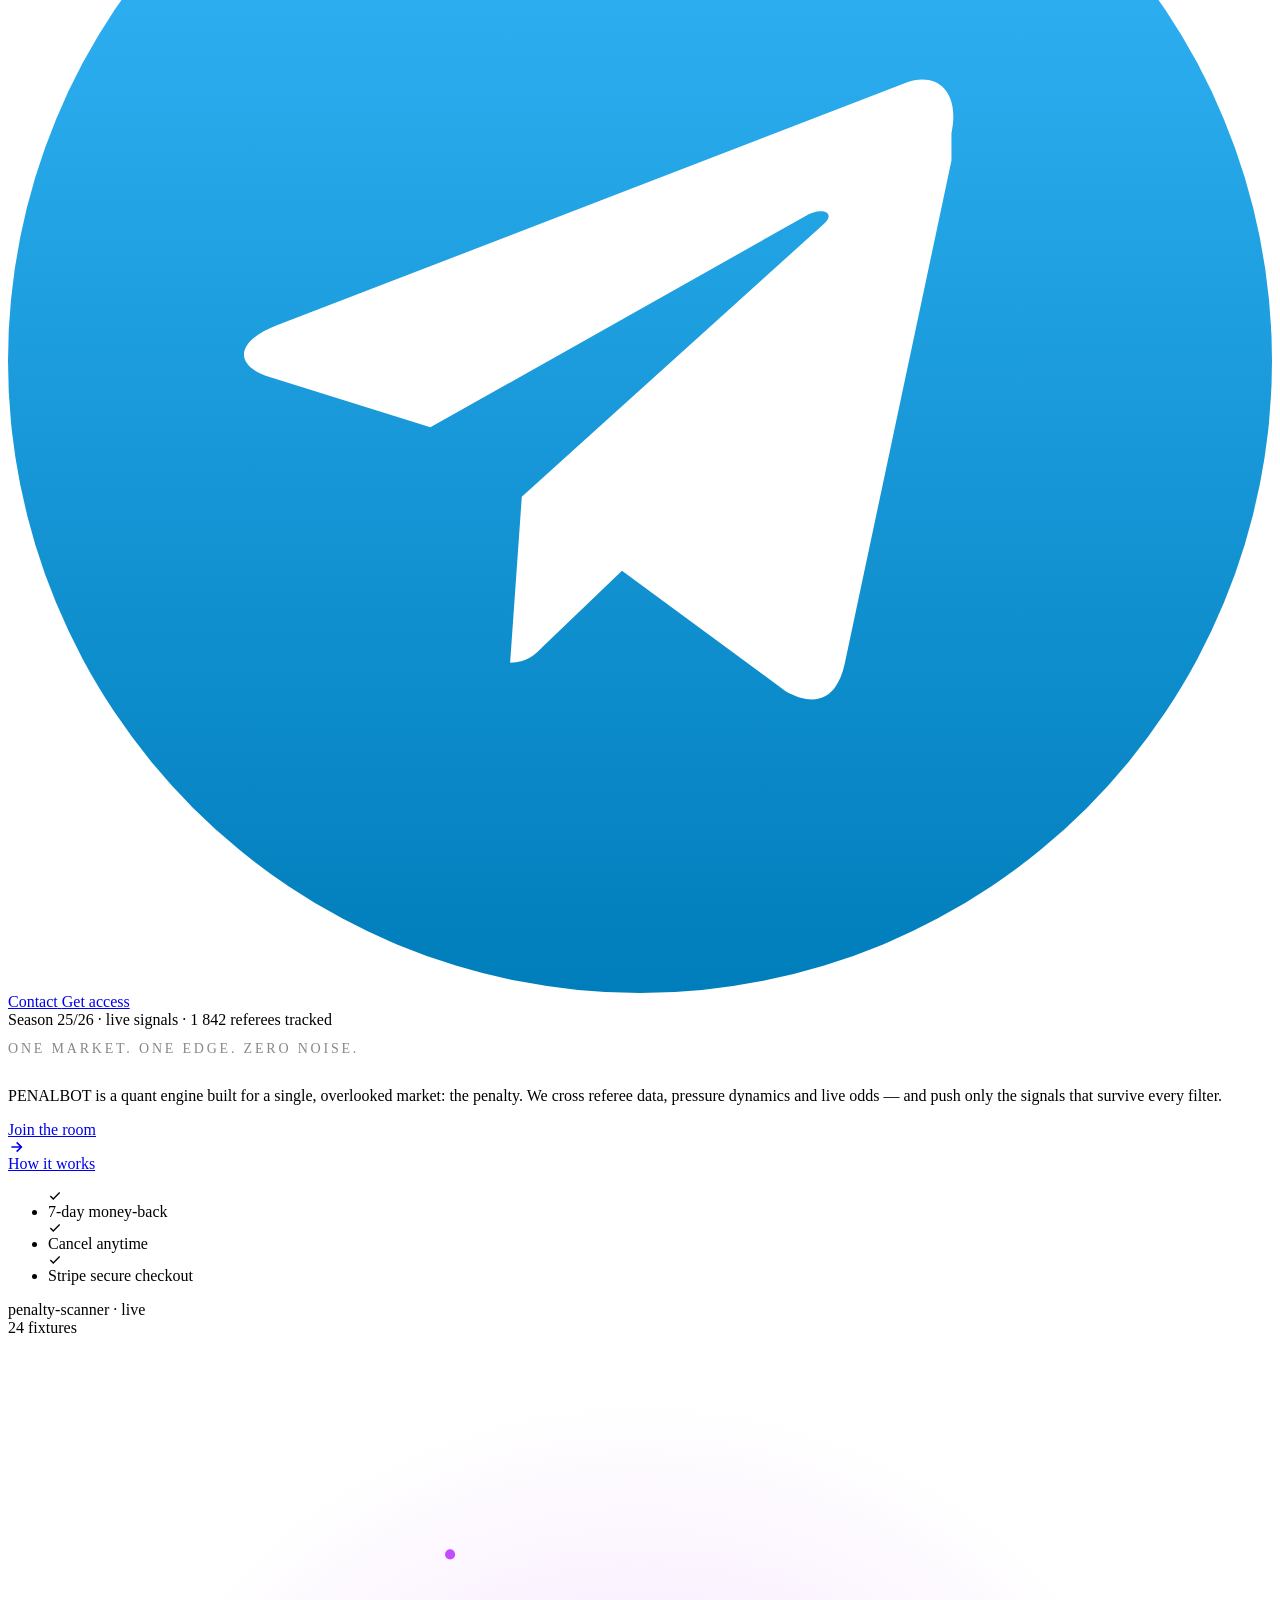
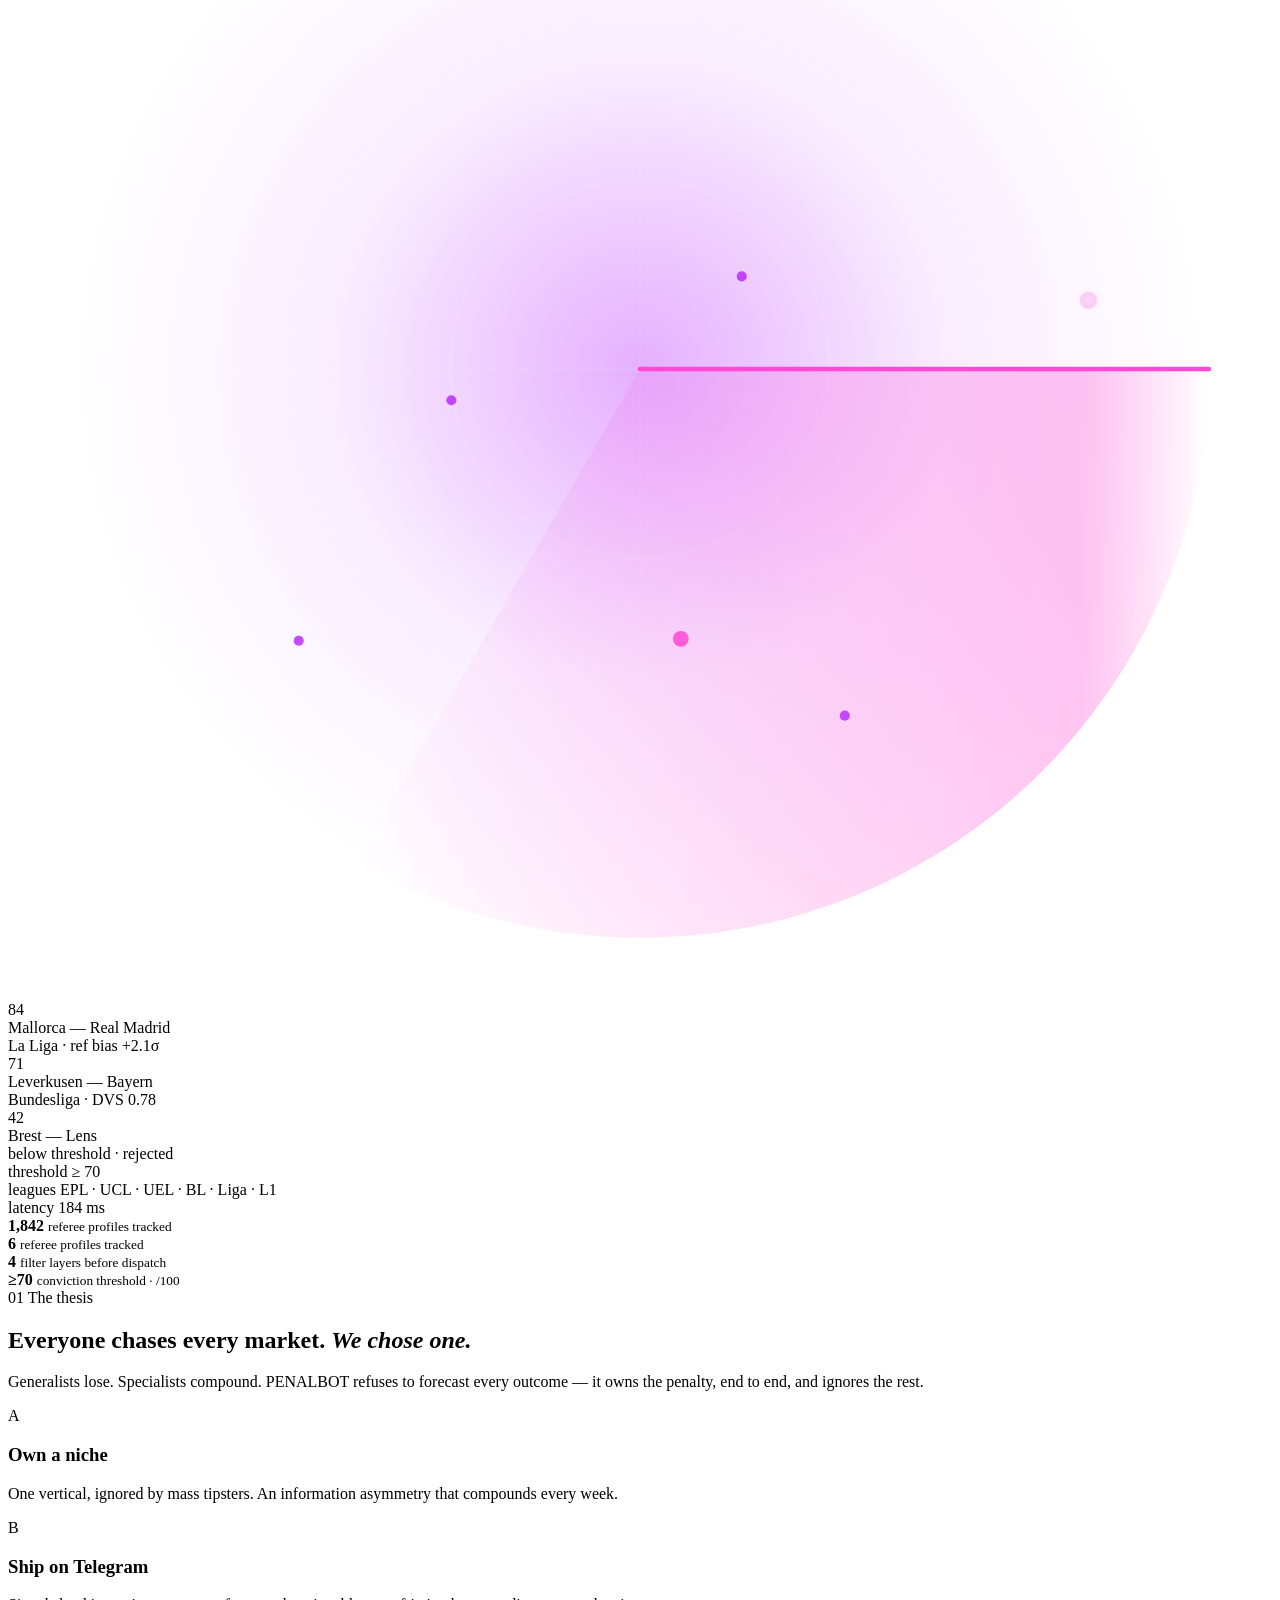
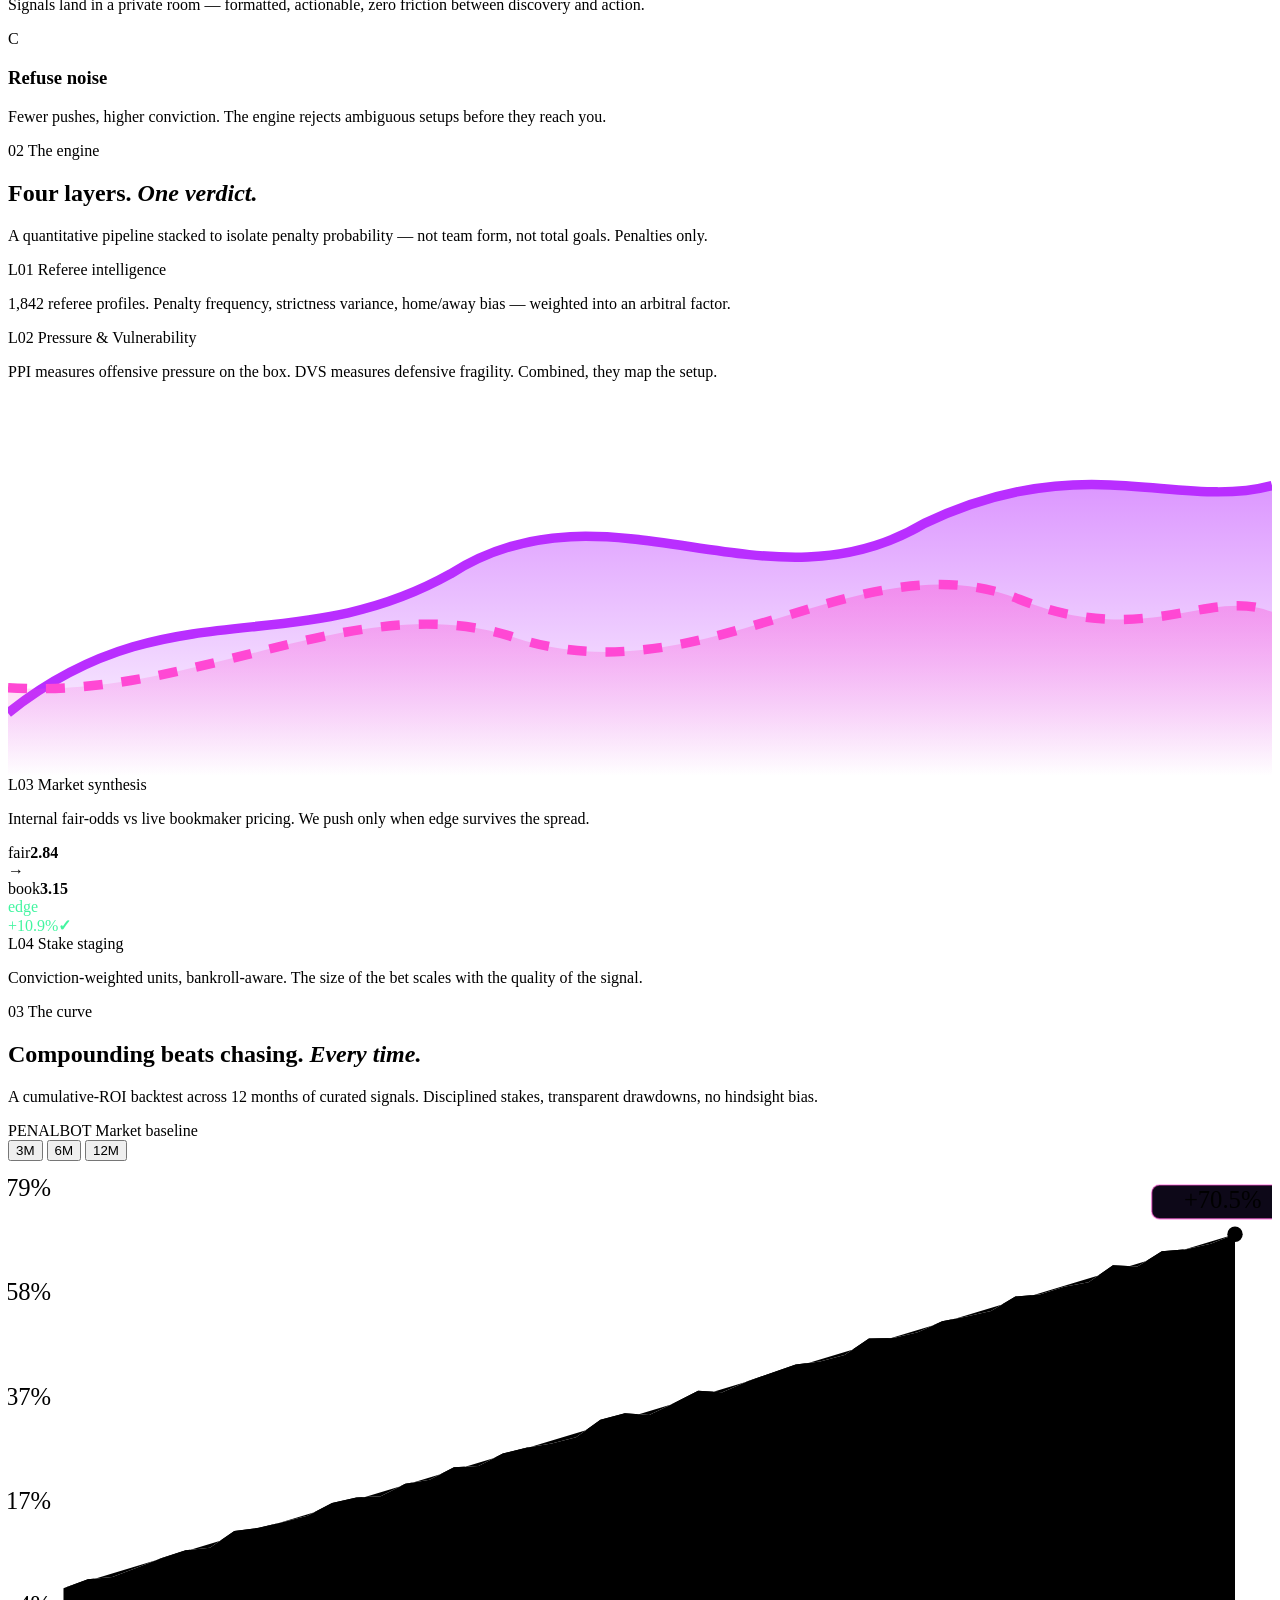
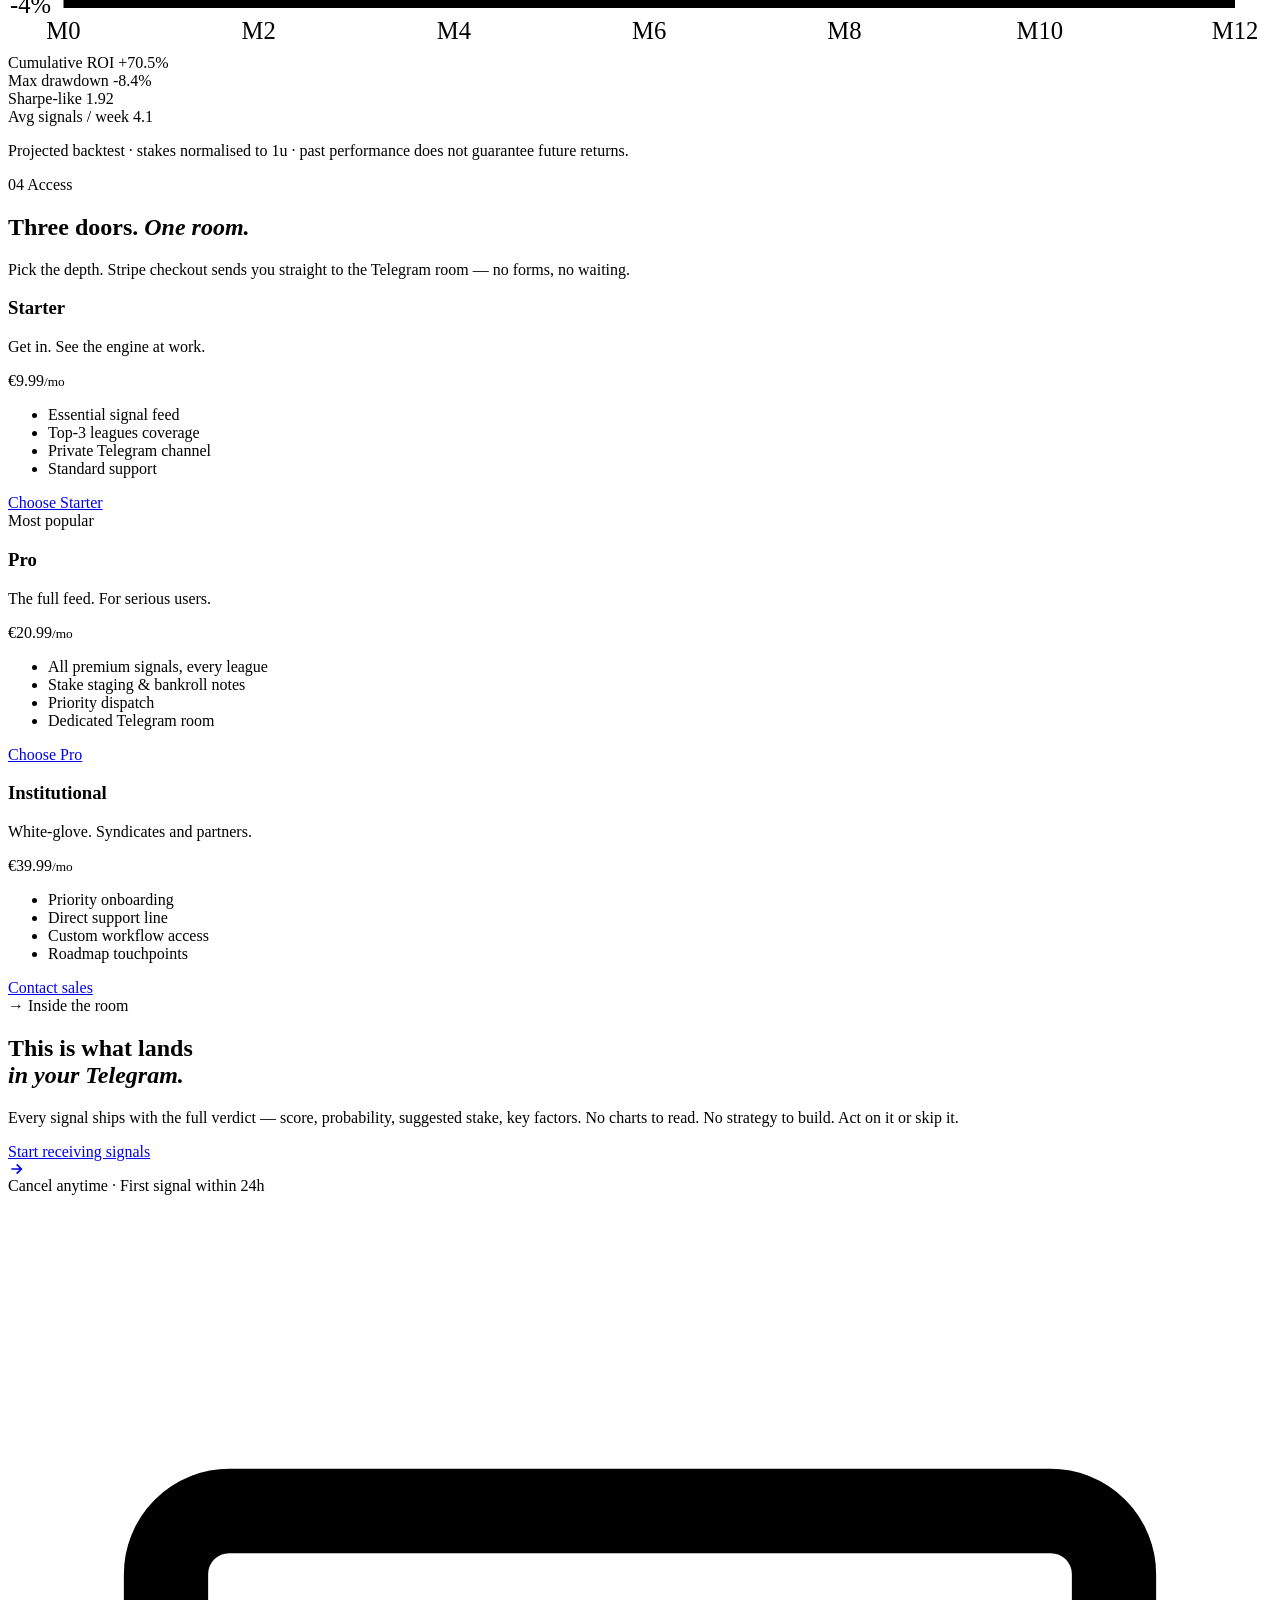
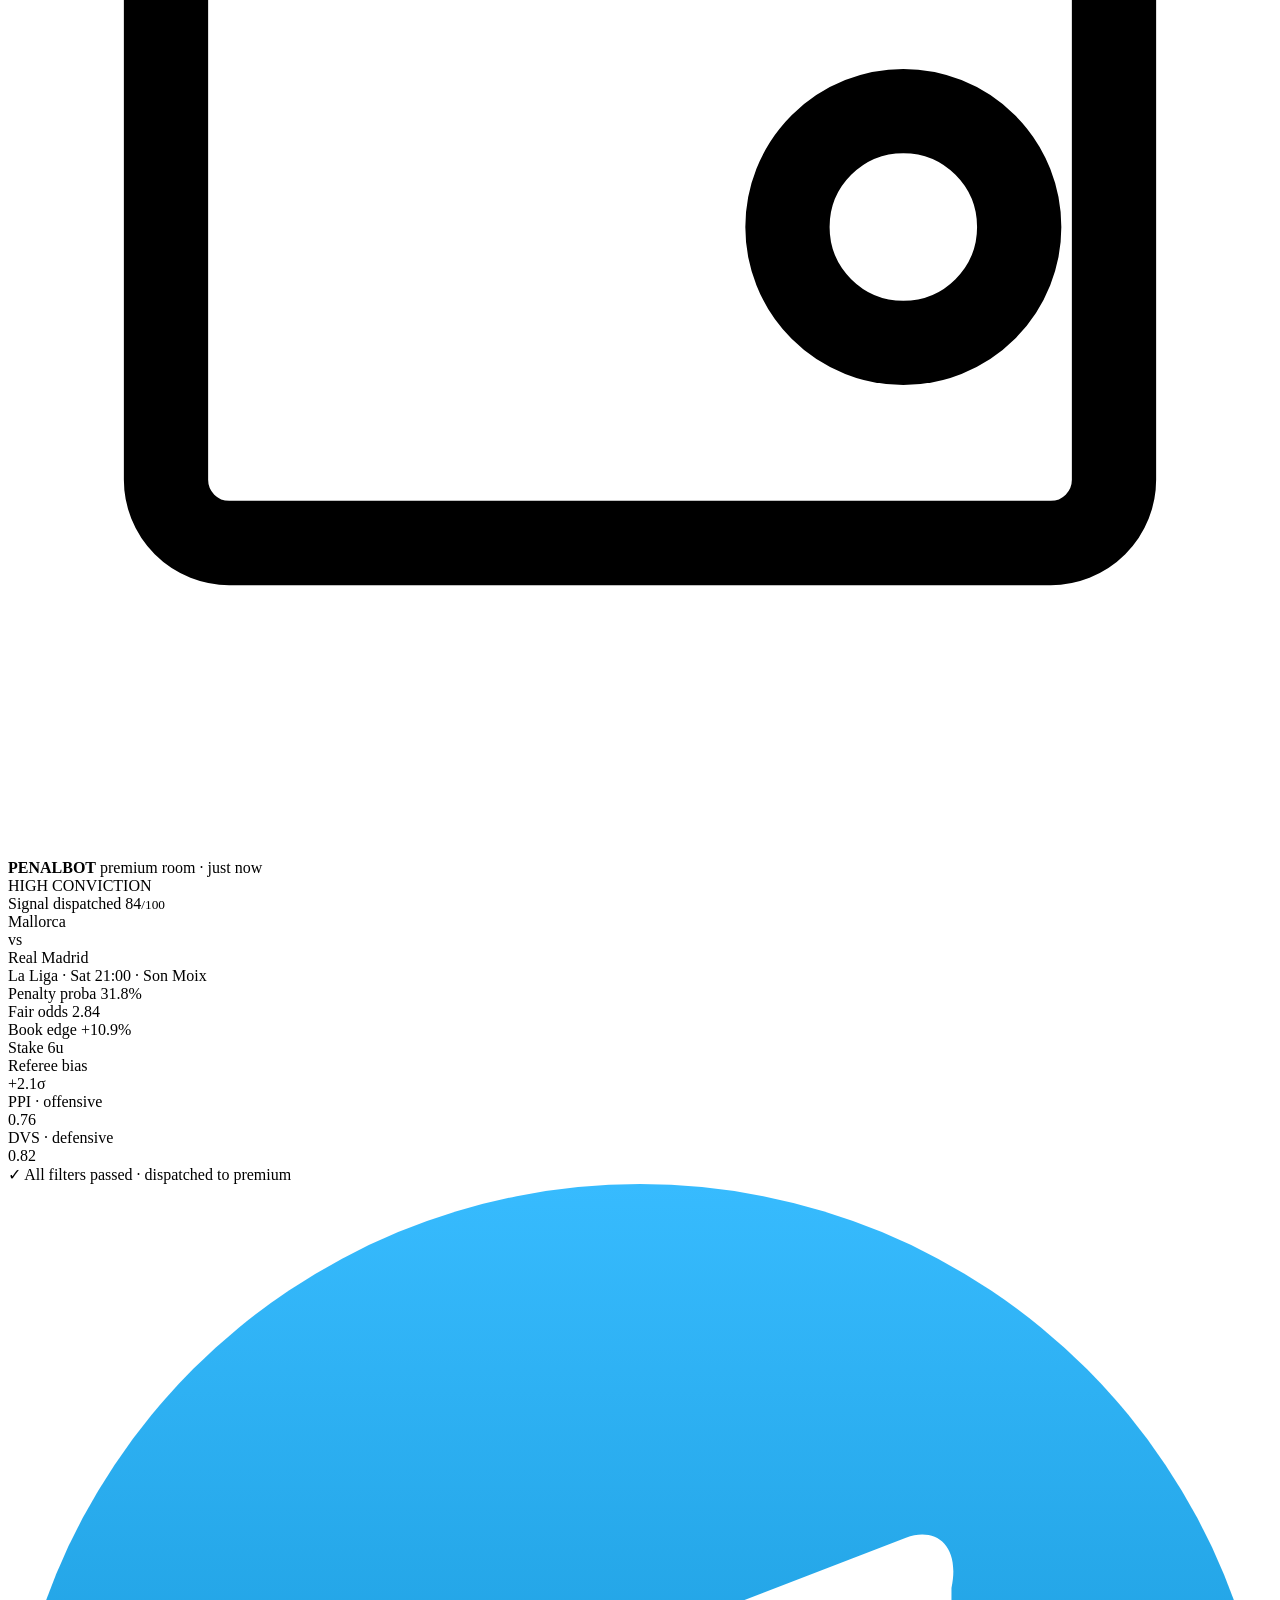
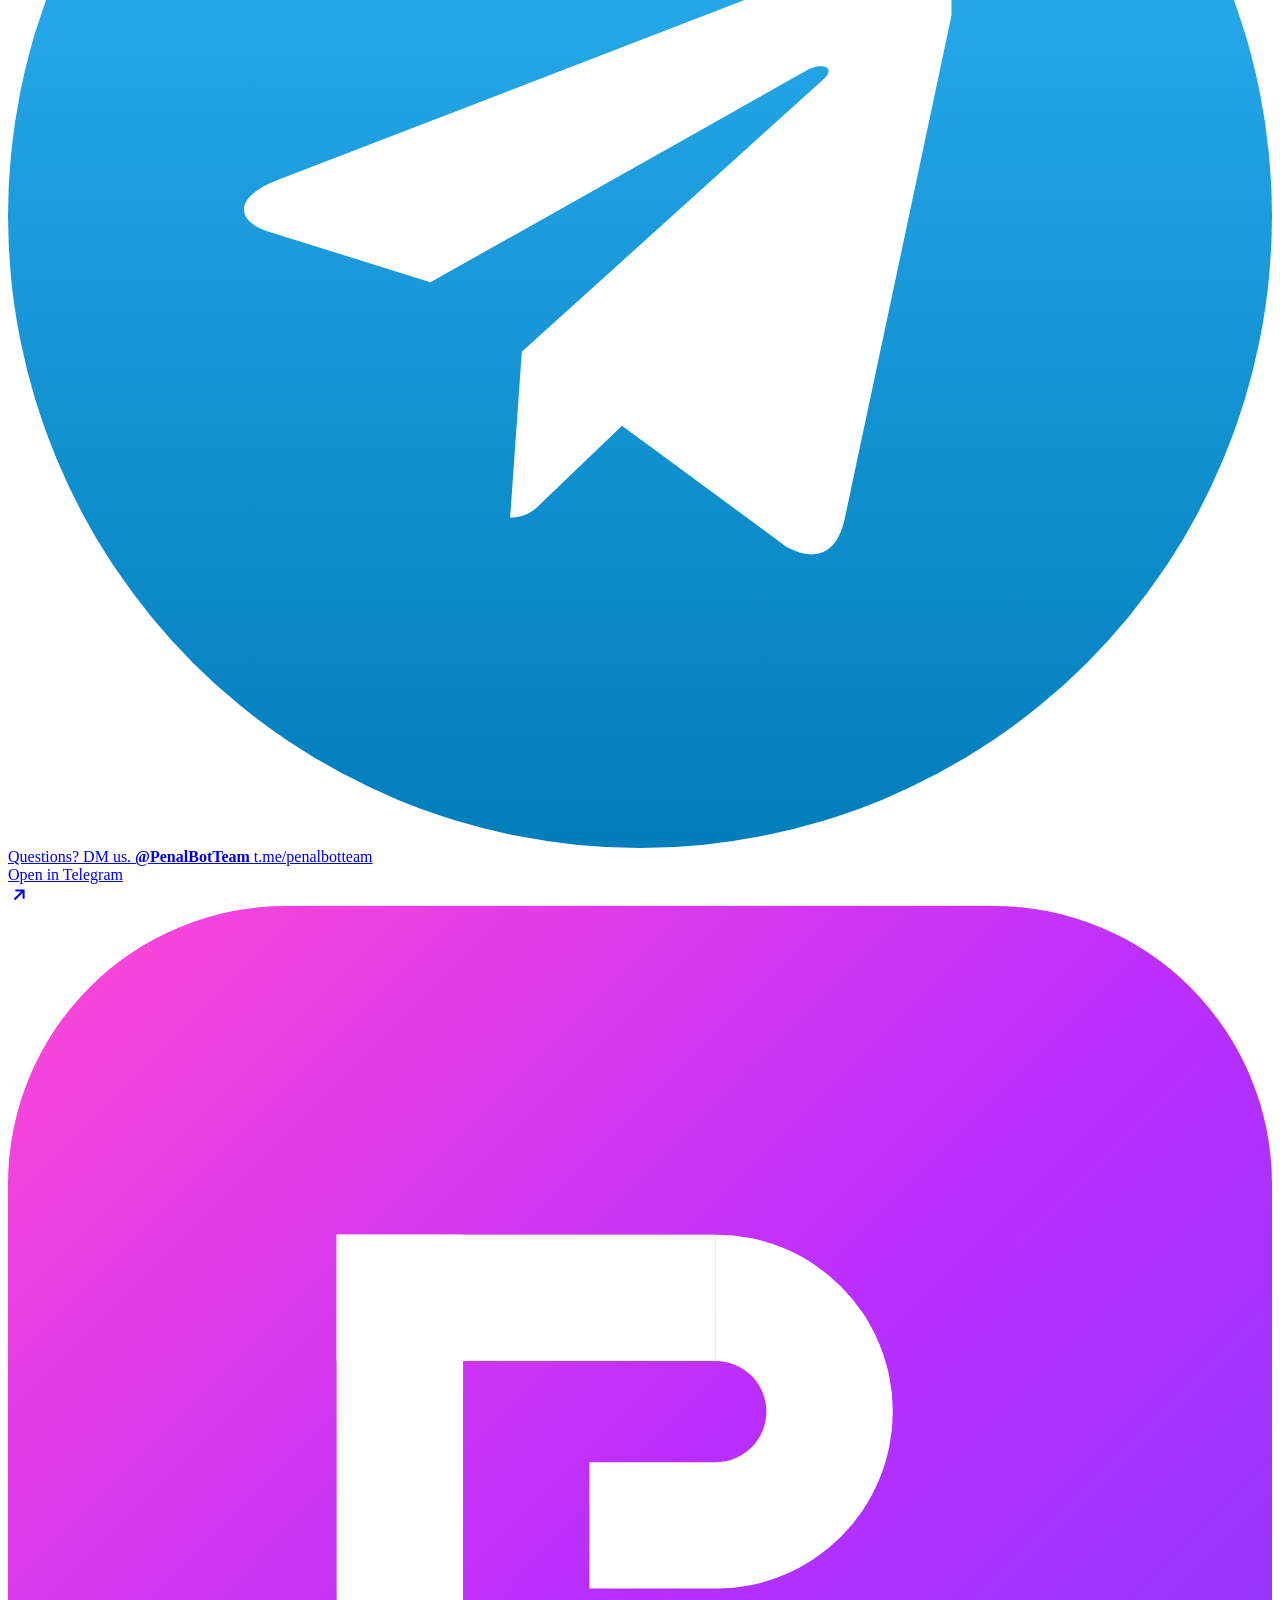
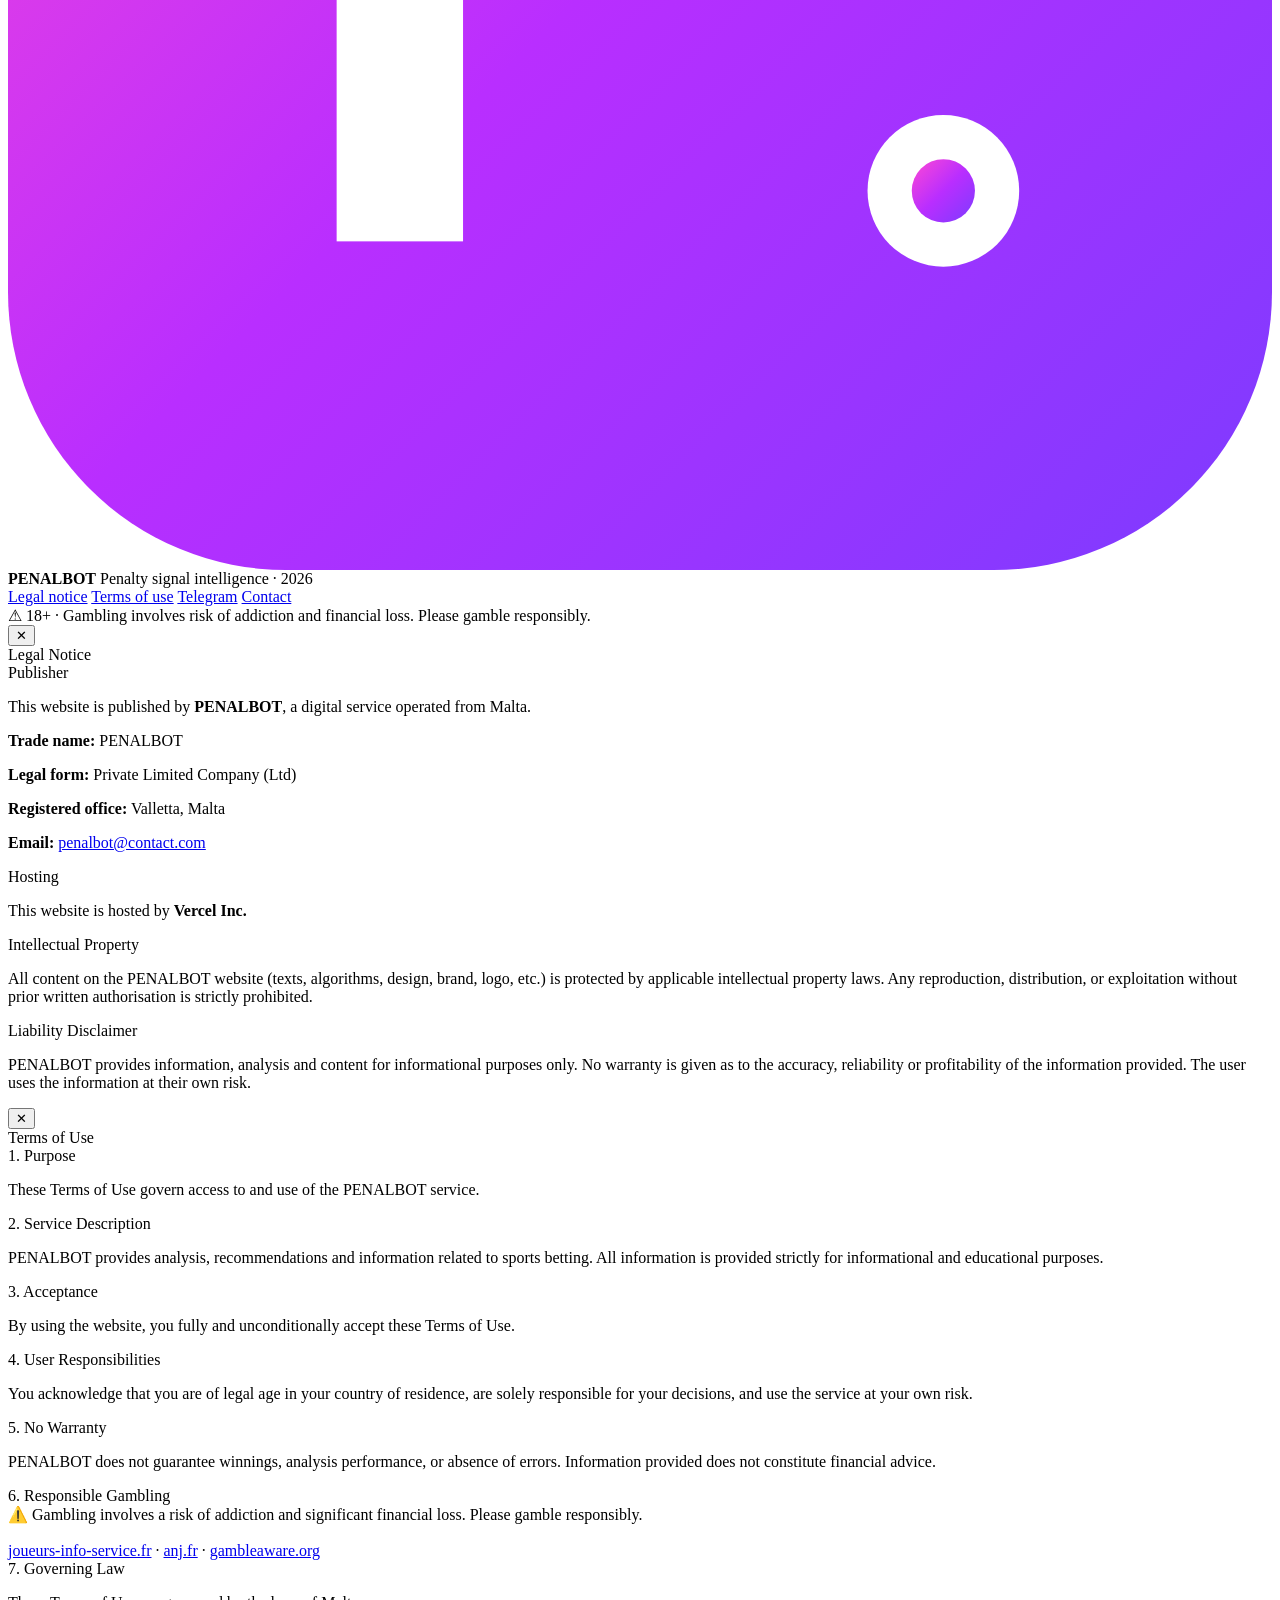
==== commit 8e9f7338: "Add files via upload" ====
--- a/Penalbot.html
+++ b/Penalbot.html
@@ -1,269 +1,663 @@
-<!doctype html>
-<html><head><meta charset="utf-8"><title>Penalbot · Logo refinement — 02 + 05</title>
-<style>
-  body{margin:0;background:#0a0614;color:#fff;font-family:ui-sans-serif,system-ui;padding:40px}
-  h1{font-size:14px;letter-spacing:.2em;text-transform:uppercase;color:#888;font-weight:400;margin-bottom:8px}
-  h2{font-family:'Bricolage Grotesque',sans-serif;font-size:20px;font-weight:700;letter-spacing:-.02em;color:#fff;margin:50px 0 22px}
-  p.intro{color:#9f7bc9;max-width:680px;line-height:1.6;margin-bottom:30px;font-size:13.5px}
-  .grid{display:grid;grid-template-columns:repeat(4,1fr);gap:22px;max-width:1240px}
-  .cell{background:linear-gradient(180deg,#140a26,#0a0614);border:1px solid #1e1433;border-radius:16px;padding:26px 22px;display:flex;flex-direction:column;gap:16px;align-items:center}
-  .cell .big{width:120px;height:120px;display:grid;place-items:center}
-  .cell .row{display:flex;align-items:center;gap:10px}
-  .cell .sm{width:28px;height:28px;display:grid;place-items:center}
-  .cell .lbl{font-size:10.5px;letter-spacing:.18em;text-transform:uppercase;color:#b892e8}
-  .cell .name{font-family:'Bricolage Grotesque',sans-serif;font-weight:700;font-size:15px;letter-spacing:-.01em}
-  .mono{font-family:ui-monospace,monospace;font-size:11px;color:#888;text-align:center;line-height:1.5}
-  svg{display:block}
-  .section-head{display:flex;align-items:baseline;gap:14px;margin-top:40px}
-  .section-head .num{font-family:'Bricolage Grotesque',sans-serif;font-size:28px;font-weight:700;background:linear-gradient(135deg,#ff48d4,#7c3bff);-webkit-background-clip:text;background-clip:text;color:transparent}
-</style>
-<link href="https://fonts.googleapis.com/css2?family=Bricolage+Grotesque:wght@600;700&display=swap" rel="stylesheet">
+<!DOCTYPE html>
+<html lang="en" data-lang="en">
+<head>
+<meta charset="UTF-8"/>
+<meta name="viewport" content="width=device-width,initial-scale=1.0"/>
+<title>PENALBOT — High-conviction penalty signals</title>
+<link rel="icon" type="image/svg+xml" href="assets/logo.svg"/>
+<link rel="preconnect" href="https://fonts.googleapis.com">
+<link rel="preconnect" href="https://fonts.gstatic.com" crossorigin>
+<link href="https://fonts.googleapis.com/css2?family=Bricolage+Grotesque:opsz,wght@12..96,500;12..96,600;12..96,700;12..96,800&family=Inter:wght@400;500;600;700&family=JetBrains+Mono:wght@400;500;600&display=swap" rel="stylesheet">
+<link rel="stylesheet" href="Penalbot.css"/>
 </head>
 <body>
-<h1>Penalbot · Logo refinement</h1>
-<p class="intro">Variations around <strong>02 · Net</strong> (goal frame + AI node) and <strong>05 · Fused P</strong> (solid gradient + AI pulse). 4 directions each — pick the one you like and I apply it site-wide.</p>
-
-<div class="section-head"><span class="num">02</span><h2 style="margin:0">Net · goal frame direction</h2></div>
-<div class="grid">
-
-<!-- 02A : tight goal, AI node center -->
-<div class="cell">
-  <div class="big">
-    <svg width="112" height="112" viewBox="0 0 100 100">
-      <defs>
-        <linearGradient id="a1g" x1="0" y1="0" x2="1" y2="1"><stop offset="0" stop-color="#ff48d4"/><stop offset="1" stop-color="#7c3bff"/></linearGradient>
-      </defs>
-      <rect width="100" height="100" rx="22" fill="#0a0614" stroke="#2a1a4a" stroke-width="1"/>
-      <!-- goal posts -->
-      <path d="M22 32 L22 74 M78 32 L78 74 M22 32 L78 32" stroke="#fff" stroke-width="3.5" stroke-linecap="square"/>
-      <!-- net lattice -->
-      <g stroke="#ff48d4" stroke-width=".9" opacity=".35">
-        <line x1="22" y1="43" x2="78" y2="43"/>
-        <line x1="22" y1="54" x2="78" y2="54"/>
-        <line x1="22" y1="65" x2="78" y2="65"/>
-        <line x1="36" y1="32" x2="36" y2="74"/>
-        <line x1="50" y1="32" x2="50" y2="74"/>
-        <line x1="64" y1="32" x2="64" y2="74"/>
-      </g>
-      <!-- ball / AI node in target -->
-      <circle cx="50" cy="54" r="11" fill="url(#a1g)"/>
-      <circle cx="50" cy="54" r="4" fill="#fff"/>
-      <!-- trajectory arc -->
-      <path d="M24 82 Q36 66 50 54" stroke="url(#a1g)" stroke-width="1.5" fill="none" stroke-dasharray="2 2" opacity=".8"/>
-    </svg>
-  </div>
-  <div class="row">
-    <div class="sm"><svg width="28" height="28" viewBox="0 0 100 100"><rect width="100" height="100" rx="22" fill="#0a0614" stroke="#2a1a4a"/><path d="M22 32 L22 74 M78 32 L78 74 M22 32 L78 32" stroke="#fff" stroke-width="5" stroke-linecap="square"/><circle cx="50" cy="54" r="13" fill="url(#a1g)"/></svg></div>
-    <span class="name">Penalbot</span>
-  </div>
-  <div class="lbl">02A · Trajectory</div>
-  <div class="mono">Goal + ball on arc</div>
+
+<!-- NOISE / GRAIN -->
+<div class="grain" aria-hidden="true"></div>
+
+<!-- NAV -->
+<header class="nav">
+  <div class="nav-in">
+    <a href="#top" class="brand">
+      <span class="brand-mark" aria-hidden="true">
+        <svg viewBox="0 0 100 100" xmlns="http://www.w3.org/2000/svg">
+          <defs>
+            <linearGradient id="pbNavGrad" x1="0" y1="0" x2="1" y2="1">
+              <stop offset="0%" stop-color="#ff48d4"/>
+              <stop offset="50%" stop-color="#b92eff"/>
+              <stop offset="100%" stop-color="#7c3bff"/>
+            </linearGradient>
+          </defs>
+          <rect width="100" height="100" rx="22" fill="url(#pbNavGrad)"/>
+          <g fill="#fff">
+            <rect x="26" y="26" width="10" height="48"/>
+            <rect x="26" y="26" width="30" height="10"/>
+            <path d="M56 26 A14 14 0 0 1 56 54 L46 54 L46 44 L56 44 A4 4 0 0 0 56 36 Z"/>
+          </g>
+          <circle cx="74" cy="70" r="6" fill="#fff"/>
+          <circle cx="74" cy="70" r="2.5" fill="url(#pbNavGrad)"/>
+        </svg>
+      </span>
+      <span class="brand-word">Penalbot</span>
+    </a>
+    <nav class="nav-links" aria-label="Primary">
+      <a href="#about" data-i18n="nav_about">About</a>
+      <a href="#engine" data-i18n="nav_engine">Engine</a>
+      <a href="#results" data-i18n="nav_results">Results</a>
+      <a href="#pricing" data-i18n="nav_pricing">Pricing</a>
+    </nav>
+    <div class="nav-right">
+      <button class="lang-toggle" id="langToggle" aria-label="Switch language">
+        <span class="lang-opt active" data-lang-btn="en">EN</span>
+        <span class="lang-sep">·</span>
+        <span class="lang-opt" data-lang-btn="fr">FR</span>
+      </button>
+      <a class="btn-tg-nav" href="https://t.me/penalbotteam" target="_blank" rel="noopener noreferrer" aria-label="Telegram contact">
+        <svg viewBox="0 0 240 240" aria-hidden="true">
+          <defs>
+            <linearGradient id="tgNavGrad" x1="0" y1="0" x2="0" y2="1">
+              <stop offset="0%" stop-color="#37BBFE"/>
+              <stop offset="100%" stop-color="#007DBB"/>
+            </linearGradient>
+          </defs>
+          <circle cx="120" cy="120" r="120" fill="url(#tgNavGrad)"/>
+          <path fill="#fff" d="M179.14 81.94l-20.26 95.52c-1.49 6.78-5.55 8.4-11.24 5.23l-31.06-22.88-15 14.42c-1.66 1.66-3.05 3.05-6.24 3.05l2.22-31.51 57.34-51.8c2.5-2.22-.54-3.47-3.88-1.25L80.2 132.6l-30.53-9.56c-6.64-2.08-6.77-6.64 1.38-9.82l119.45-46.05c5.53-2.08 10.37 1.25 8.64 9.56z"/>
+        </svg>
+        <span data-i18n="nav_tg">Contact</span>
+      </a>
+      <a class="btn btn-p" href="#pricing" data-i18n="nav_cta">Get access</a>
+    </div>
+  </div>
+</header>
+
+<!-- HERO -->
+<section class="hero" id="top">
+  <div class="wrap hero-in">
+
+    <div class="hero-left">
+      <div class="eyebrow">
+        <span class="pulse"></span>
+        <span data-i18n="hero_eyebrow">Season 25/26 · Founding 100 · 7-day money-back</span>
+      </div>
+
+      <h1 class="hero-h1">
+        <span class="line">
+          <span data-i18n="hero_h1_1">One market.</span>
+        </span>
+        <span class="line">
+          <span class="grad" data-i18n="hero_h1_2">One edge.</span>
+        </span>
+        <span class="line italic">
+          <span data-i18n="hero_h1_3">Zero noise.</span>
+        </span>
+      </h1>
+
+      <p class="hero-sub" data-i18n="hero_sub">PENALBOT is a quant engine built for a single, overlooked market: the penalty. We cross referee data, pressure dynamics and live odds — and push only the signals that survive every filter.</p>
+
+      <div class="hero-btns">
+        <a class="btn btn-p lg" href="#pricing">
+          <span data-i18n="hero_cta1">Lock founding price</span>
+          <svg width="16" height="16" viewBox="0 0 24 24" fill="none" stroke="currentColor" stroke-width="2.5"><path d="M5 12h14M13 5l7 7-7 7"/></svg>
+        </a>
+        <a class="btn btn-ghost lg" href="#trust" data-i18n="hero_cta2">Why you can trust us</a>
+      </div>
+
+      <ul class="hero-trust" aria-label="Trust stack">
+        <li><svg width="14" height="14" viewBox="0 0 24 24" fill="none" stroke="currentColor" stroke-width="2.4"><path d="M20 6L9 17l-5-5"/></svg><span data-i18n="hero_t1">7-day money-back</span></li>
+        <li><svg width="14" height="14" viewBox="0 0 24 24" fill="none" stroke="currentColor" stroke-width="2.4"><path d="M20 6L9 17l-5-5"/></svg><span data-i18n="hero_t2">Cancel anytime</span></li>
+        <li><svg width="14" height="14" viewBox="0 0 24 24" fill="none" stroke="currentColor" stroke-width="2.4"><path d="M20 6L9 17l-5-5"/></svg><span data-i18n="hero_t3">Stripe secure checkout</span></li>
+      </ul>
+    </div>
+
+    <!-- RADAR -->
+    <div class="hero-right">
+      <div class="radar-card">
+        <div class="radar-head">
+          <div class="radar-meta">
+            <span class="dot"></span>
+            <span data-i18n="radar_title">penalty-scanner · live</span>
+          </div>
+          <div class="radar-count"><span id="radarCount">0</span> <span data-i18n="radar_fixtures">fixtures</span></div>
+        </div>
+
+        <div class="radar-stage">
+          <svg class="radar-svg" viewBox="-200 -200 400 400" aria-hidden="true">
+            <defs>
+              <radialGradient id="rg" cx="50%" cy="50%" r="50%">
+                <stop offset="0%" stop-color="#b92eff" stop-opacity="0.38"/>
+                <stop offset="55%" stop-color="#b92eff" stop-opacity="0.08"/>
+                <stop offset="100%" stop-color="#b92eff" stop-opacity="0"/>
+              </radialGradient>
+              <linearGradient id="sw" x1="0" y1="0" x2="1" y2="0">
+                <stop offset="0%" stop-color="#ff48d4" stop-opacity="0"/>
+                <stop offset="85%" stop-color="#ff48d4" stop-opacity="0.9"/>
+                <stop offset="100%" stop-color="#ffffff" stop-opacity="1"/>
+              </linearGradient>
+            </defs>
+            <circle cx="0" cy="0" r="180" fill="url(#rg)"/>
+            <circle cx="0" cy="0" r="60" fill="none" stroke="rgba(255,255,255,0.08)" stroke-width="1"/>
+            <circle cx="0" cy="0" r="110" fill="none" stroke="rgba(255,255,255,0.07)" stroke-width="1"/>
+            <circle cx="0" cy="0" r="160" fill="none" stroke="rgba(255,255,255,0.06)" stroke-width="1"/>
+            <circle cx="0" cy="0" r="180" fill="none" stroke="rgba(255,255,255,0.09)" stroke-width="1"/>
+            <line x1="-180" y1="0" x2="180" y2="0" stroke="rgba(255,255,255,0.05)" stroke-width="1"/>
+            <line x1="0" y1="-180" x2="0" y2="180" stroke="rgba(255,255,255,0.05)" stroke-width="1"/>
+            <g id="sweep">
+              <path d="M0,0 L180,0 A180,180 0 0,1 -90,155.88 Z" fill="url(#sw)" opacity="0.35"/>
+              <line x1="0" y1="0" x2="180" y2="0" stroke="#ff48d4" stroke-width="1.5" stroke-linecap="round"/>
+            </g>
+            <g id="blips"></g>
+          </svg>
+
+          <!-- Tagged fixture cards that float around the radar -->
+          <div class="tag-card tag-1">
+            <div class="tag-score">84</div>
+            <div class="tag-body">
+              <div class="tag-teams">Mallorca — Real Madrid</div>
+              <div class="tag-meta">La Liga · ref bias +2.1σ</div>
+            </div>
+            <div class="tag-bar"><span style="width:84%"></span></div>
+          </div>
+          <div class="tag-card tag-2">
+            <div class="tag-score">71</div>
+            <div class="tag-body">
+              <div class="tag-teams">Leverkusen — Bayern</div>
+              <div class="tag-meta">Bundesliga · DVS 0.78</div>
+            </div>
+            <div class="tag-bar"><span style="width:71%"></span></div>
+          </div>
+          <div class="tag-card tag-3">
+            <div class="tag-score dim">42</div>
+            <div class="tag-body">
+              <div class="tag-teams">Brest — Lens</div>
+              <div class="tag-meta dim" data-i18n="radar_rejected">below threshold · rejected</div>
+            </div>
+            <div class="tag-bar dim"><span style="width:42%"></span></div>
+          </div>
+        </div>
+
+        <div class="radar-foot">
+          <div class="foot-col">
+            <span class="foot-k" data-i18n="radar_threshold">threshold</span>
+            <span class="foot-v">≥ 70</span>
+          </div>
+          <div class="foot-col">
+            <span class="foot-k" data-i18n="radar_leagues">leagues</span>
+            <span class="foot-v">EPL · UCL · UEL · BL · Liga · L1</span>
+          </div>
+          <div class="foot-col">
+            <span class="foot-k" data-i18n="radar_latency">latency</span>
+            <span class="foot-v"><span class="live-dot"></span>184 ms</span>
+          </div>
+        </div>
+      </div>
+    </div>
+
+  </div>
+
+  <!-- METRICS STRIP -->
+  <div class="wrap metrics-wrap">
+    <div class="metrics">
+      <div class="metric reveal">
+        <strong data-target="1842" data-sep="true">0</strong>
+        <small data-i18n="m_refs">referee profiles tracked</small>
+      </div>
+      <div class="metric reveal">
+        <strong data-target="6">0</strong>
+        <small data-i18n="m_leagues">top European leagues</small>
+      </div>
+      <div class="metric reveal">
+        <strong data-target="4">0</strong>
+        <small data-i18n="m_layers">filter layers before dispatch</small>
+      </div>
+      <div class="metric reveal">
+        <strong data-target="70" data-prefix="≥">0</strong>
+        <small data-i18n="m_thresh">conviction threshold · /100</small>
+      </div>
+    </div>
+  </div>
+</section>
+
+<!-- ABOUT -->
+<section id="about">
+  <div class="wrap">
+    <div class="sec-head reveal">
+      <div class="sec-kicker">
+        <span class="k-num">01</span>
+        <span data-i18n="about_kicker">The thesis</span>
+      </div>
+      <h2 data-i18n="about_h2">Everyone chases every market. <em>We chose one.</em></h2>
+      <p class="sec-lead" data-i18n="about_lead">Generalists lose. Specialists compound. PENALBOT refuses to forecast every outcome — it owns the penalty, end to end, and ignores the rest.</p>
+    </div>
+
+    <div class="grid3">
+      <article class="card reveal">
+        <div class="card-num">A</div>
+        <h3 data-i18n="about_c1_h">Own a niche</h3>
+        <p data-i18n="about_c1_p">One vertical, ignored by mass tipsters. An information asymmetry that compounds every week.</p>
+      </article>
+      <article class="card reveal">
+        <div class="card-num">B</div>
+        <h3 data-i18n="about_c2_h">Ship on Telegram</h3>
+        <p data-i18n="about_c2_p">Signals land in a private room — formatted, actionable, zero friction between discovery and action.</p>
+      </article>
+      <article class="card reveal">
+        <div class="card-num">C</div>
+        <h3 data-i18n="about_c3_h">Refuse noise</h3>
+        <p data-i18n="about_c3_p">Fewer pushes, higher conviction. The engine rejects ambiguous setups before they reach you.</p>
+      </article>
+    </div>
+  </div>
+</section>
+
+<!-- ENGINE -->
+<section id="engine">
+  <div class="wrap">
+    <div class="sec-head reveal">
+      <div class="sec-kicker">
+        <span class="k-num">02</span>
+        <span data-i18n="eng_kicker">The engine</span>
+      </div>
+      <h2 data-i18n="eng_h2">Four layers. <em>One verdict.</em></h2>
+      <p class="sec-lead" data-i18n="eng_lead">A quantitative pipeline stacked to isolate penalty probability — not team form, not total goals. Penalties only.</p>
+    </div>
+
+    <div class="layers">
+      <div class="layer reveal">
+        <div class="layer-head">
+          <span class="layer-id">L01</span>
+          <span class="layer-name" data-i18n="eng_l1_n">Referee intelligence</span>
+        </div>
+        <div class="layer-body">
+          <p data-i18n="eng_l1_p">1,842 referee profiles. Penalty frequency, strictness variance, home/away bias — weighted into an arbitral factor.</p>
+          <div class="layer-viz" id="vizRef"></div>
+        </div>
+      </div>
+
+      <div class="layer reveal">
+        <div class="layer-head">
+          <span class="layer-id">L02</span>
+          <span class="layer-name" data-i18n="eng_l2_n">Pressure &amp; Vulnerability</span>
+        </div>
+        <div class="layer-body">
+          <p data-i18n="eng_l2_p">PPI measures offensive pressure on the box. DVS measures defensive fragility. Combined, they map the setup.</p>
+          <div class="layer-viz" id="vizPPI"></div>
+        </div>
+      </div>
+
+      <div class="layer reveal">
+        <div class="layer-head">
+          <span class="layer-id">L03</span>
+          <span class="layer-name" data-i18n="eng_l3_n">Market synthesis</span>
+        </div>
+        <div class="layer-body">
+          <p data-i18n="eng_l3_p">Internal fair-odds vs live bookmaker pricing. We push only when edge survives the spread.</p>
+          <div class="layer-viz" id="vizMkt"></div>
+        </div>
+      </div>
+
+      <div class="layer reveal">
+        <div class="layer-head">
+          <span class="layer-id">L04</span>
+          <span class="layer-name" data-i18n="eng_l4_n">Stake staging</span>
+        </div>
+        <div class="layer-body">
+          <p data-i18n="eng_l4_p">Conviction-weighted units, bankroll-aware. The size of the bet scales with the quality of the signal.</p>
+          <div class="layer-viz" id="vizStake"></div>
+        </div>
+      </div>
+    </div>
+  </div>
+</section>
+
+<!-- RESULTS -->
+<section id="results">
+  <div class="wrap">
+    <div class="sec-head reveal">
+      <div class="sec-kicker">
+        <span class="k-num">03</span>
+        <span data-i18n="res_kicker">The curve</span>
+      </div>
+      <h2 data-i18n="res_h2">Compounding beats chasing. <em>Every time.</em></h2>
+      <p class="sec-lead" data-i18n="res_lead">A cumulative-ROI backtest across 12 months of curated signals. Disciplined stakes, transparent drawdowns, no hindsight bias.</p>
+    </div>
+
+    <div class="chart-card reveal">
+      <div class="chart-head">
+        <div class="chart-legend">
+          <span class="leg leg-bot"><i></i><span data-i18n="res_leg_bot">PENALBOT</span></span>
+          <span class="leg leg-mkt"><i></i><span data-i18n="res_leg_mkt">Market baseline</span></span>
+        </div>
+        <div class="chart-range" id="chartRange">
+          <button data-range="3" data-i18n="res_r1">3M</button>
+          <button data-range="6" data-i18n="res_r2">6M</button>
+          <button data-range="12" class="active" data-i18n="res_r3">12M</button>
+        </div>
+      </div>
+
+      <div class="chart-wrap">
+        <svg class="chart" id="chart" viewBox="0 0 820 320" preserveAspectRatio="none"></svg>
+      </div>
+
+      <div class="chart-foot">
+        <div class="stat">
+          <span class="s-k" data-i18n="res_s1">Cumulative ROI</span>
+          <span class="s-v" id="statRoi">+70.5%</span>
+        </div>
+        <div class="stat">
+          <span class="s-k" data-i18n="res_s2">Max drawdown</span>
+          <span class="s-v">-8.4%</span>
+        </div>
+        <div class="stat">
+          <span class="s-k" data-i18n="res_s3">Sharpe-like</span>
+          <span class="s-v">1.92</span>
+        </div>
+        <div class="stat">
+          <span class="s-k" data-i18n="res_s4">Avg signals / week</span>
+          <span class="s-v">4.1</span>
+        </div>
+      </div>
+    </div>
+    <p class="chart-disclaim" data-i18n="res_disclaim">Projected backtest · stakes normalised to 1u · past performance does not guarantee future returns.</p>
+  </div>
+</section>
+
+<!-- PRICING -->
+<section id="pricing">
+  <div class="wrap">
+    <div class="sec-head reveal">
+      <div class="sec-kicker">
+        <span class="k-num">04</span>
+        <span data-i18n="pr_kicker">Access</span>
+      </div>
+      <h2 data-i18n="pr_h2">Three doors. <em>One room.</em></h2>
+      <p class="sec-lead" data-i18n="pr_lead">Pick the depth. Stripe checkout sends you straight to the Telegram room — no forms, no waiting.</p>
+    </div>
+
+    <div class="pricegrid">
+      <article class="pcard reveal">
+        <div class="p-top">
+          <h3>Starter</h3>
+          <p data-i18n="pr_1_p">Get in. See the engine at work.</p>
+        </div>
+        <div class="pricetag">€9.99<small data-i18n="pr_mo">/mo</small></div>
+        <ul>
+          <li data-i18n="pr_1_f1">Essential signal feed</li>
+          <li data-i18n="pr_1_f2">Top-3 leagues coverage</li>
+          <li data-i18n="pr_1_f3">Private Telegram channel</li>
+          <li data-i18n="pr_1_f4">Standard support</li>
+        </ul>
+        <a class="btn btn-ghost full" href="#" data-i18n="pr_1_cta">Choose Starter</a>
+      </article>
+
+      <article class="pcard star reveal">
+        <div class="badge2" data-i18n="pr_best">Most popular</div>
+        <div class="p-top">
+          <h3>Pro</h3>
+          <p data-i18n="pr_2_p">The full feed. For serious users.</p>
+        </div>
+        <div class="pricetag">€20.99<small data-i18n="pr_mo">/mo</small></div>
+        <ul>
+          <li data-i18n="pr_2_f1">All premium signals, every league</li>
+          <li data-i18n="pr_2_f2">Stake staging &amp; bankroll notes</li>
+          <li data-i18n="pr_2_f3">Priority dispatch</li>
+          <li data-i18n="pr_2_f4">Dedicated Telegram room</li>
+        </ul>
+        <a class="btn btn-p full" href="#" data-i18n="pr_2_cta">Choose Pro</a>
+      </article>
+
+      <article class="pcard reveal">
+        <div class="p-top">
+          <h3>Institutional</h3>
+          <p data-i18n="pr_3_p">White-glove. Syndicates and partners.</p>
+        </div>
+        <div class="pricetag">€39.99<small data-i18n="pr_mo">/mo</small></div>
+        <ul>
+          <li data-i18n="pr_3_f1">Priority onboarding</li>
+          <li data-i18n="pr_3_f2">Direct support line</li>
+          <li data-i18n="pr_3_f3">Custom workflow access</li>
+          <li data-i18n="pr_3_f4">Roadmap touchpoints</li>
+        </ul>
+        <a class="btn btn-ghost full" href="mailto:contact@penalbot.io" data-i18n="pr_3_cta">Contact sales</a>
+      </article>
+    </div>
+  </div>
+</section>
+
+<!-- CLOSER -->
+<section class="closer">
+<div class="wrap">
+  <div class="closer-grid reveal">
+    <!-- LEFT: copy -->
+    <div class="closer-copy">
+      <div class="sec-kicker">
+        <span class="k-num">→</span>
+        <span data-i18n="close_kicker">Inside the room</span>
+      </div>
+      <h2 class="closer-h2">
+        <span data-i18n="close_h_1">This is what lands</span>
+        <br>
+        <em data-i18n="close_h_2">in your Telegram.</em>
+      </h2>
+      <p class="closer-lead" data-i18n="close_lead">Every signal ships with the full verdict — score, probability, suggested stake, key factors. No charts to read. No strategy to build. Act on it or skip it.</p>
+      <div class="closer-cta">
+        <a class="btn btn-p lg" href="#pricing">
+          <span data-i18n="close_cta">Start receiving signals</span>
+          <svg width="16" height="16" viewBox="0 0 24 24" fill="none" stroke="currentColor" stroke-width="2.5"><path d="M5 12h14M13 5l7 7-7 7"/></svg>
+        </a>
+        <span class="closer-note" data-i18n="close_note">Cancel anytime · First signal within 24h</span>
+      </div>
+    </div>
+
+    <!-- RIGHT: live signal mock -->
+    <div class="closer-right">
+      <div class="sig-card">
+        <div class="sig-head">
+          <div class="sig-ava">
+            <svg viewBox="0 0 24 24" fill="none" stroke="currentColor" stroke-width="1.6"><rect x="3" y="6" width="18" height="12" rx="1.2"/><circle cx="17" cy="12" r="2.2"/></svg>
+          </div>
+          <div class="sig-meta">
+            <strong>PENALBOT</strong>
+            <span><i class="sig-dot"></i> <span data-i18n="close_tg">premium room · just now</span></span>
+          </div>
+          <div class="sig-tag"><span data-i18n="close_conf">HIGH CONVICTION</span></div>
+        </div>
+
+        <div class="sig-body">
+          <div class="sig-row sig-head-row">
+            <span data-i18n="close_sig_label">Signal dispatched</span>
+            <span class="sig-score">84<small>/100</small></span>
+          </div>
+          <div class="sig-match">
+            <div class="sig-team"><span class="sig-dot-c"></span>Mallorca</div>
+            <div class="sig-vs">vs</div>
+            <div class="sig-team"><span class="sig-dot-c c2"></span>Real Madrid</div>
+          </div>
+          <div class="sig-meta-line">
+            <span>La Liga</span> · <span>Sat 21:00</span> · <span>Son Moix</span>
+          </div>
+
+          <div class="sig-grid">
+            <div class="sig-cell">
+              <span class="sig-k" data-i18n="close_k1">Penalty proba</span>
+              <span class="sig-v">31.8%</span>
+            </div>
+            <div class="sig-cell">
+              <span class="sig-k" data-i18n="close_k2">Fair odds</span>
+              <span class="sig-v">2.84</span>
+            </div>
+            <div class="sig-cell">
+              <span class="sig-k" data-i18n="close_k3">Book edge</span>
+              <span class="sig-v pos">+10.9%</span>
+            </div>
+            <div class="sig-cell">
+              <span class="sig-k" data-i18n="close_k4">Stake</span>
+              <span class="sig-v">6u</span>
+            </div>
+          </div>
+
+          <div class="sig-factors">
+            <div class="sig-factor">
+              <span class="sig-fk" data-i18n="close_f1">Referee bias</span>
+              <div class="sig-bar"><span style="width:88%"></span></div>
+              <span class="sig-fv">+2.1σ</span>
+            </div>
+            <div class="sig-factor">
+              <span class="sig-fk" data-i18n="close_f2">PPI · offensive</span>
+              <div class="sig-bar"><span style="width:76%"></span></div>
+              <span class="sig-fv">0.76</span>
+            </div>
+            <div class="sig-factor">
+              <span class="sig-fk" data-i18n="close_f3">DVS · defensive</span>
+              <div class="sig-bar"><span style="width:82%"></span></div>
+              <span class="sig-fv">0.82</span>
+            </div>
+          </div>
+
+          <div class="sig-foot">
+            <span><span class="sig-check">✓</span> <span data-i18n="close_verdict">All filters passed · dispatched to premium</span></span>
+          </div>
+        </div>
+      </div>
+
+      <!-- echo cards behind -->
+      <div class="sig-echo sig-echo-1"></div>
+      <div class="sig-echo sig-echo-2"></div>
+    </div>
+  </div>
 </div>
-
-<!-- 02B : minimalist goal, no lattice, solid fill bg -->
-<div class="cell">
-  <div class="big">
-    <svg width="112" height="112" viewBox="0 0 100 100">
-      <defs>
-        <linearGradient id="b1g" x1="0" y1="0" x2="1" y2="1"><stop offset="0" stop-color="#ff48d4"/><stop offset="1" stop-color="#7c3bff"/></linearGradient>
-      </defs>
-      <rect width="100" height="100" rx="22" fill="url(#b1g)"/>
-      <!-- clean goal posts in white -->
-      <path d="M22 28 L22 78 L78 78 L78 28" stroke="#fff" stroke-width="4" fill="none" stroke-linejoin="miter" stroke-linecap="butt"/>
-      <!-- vertical net ticks -->
-      <g stroke="#fff" stroke-width="1.5" opacity=".5">
-        <line x1="34" y1="28" x2="34" y2="78"/>
-        <line x1="50" y1="28" x2="50" y2="78"/>
-        <line x1="66" y1="28" x2="66" y2="78"/>
-      </g>
-      <!-- ball black dot -->
-      <circle cx="50" cy="56" r="9" fill="#0a0614"/>
-      <circle cx="50" cy="56" r="3" fill="#fff"/>
-    </svg>
-  </div>
-  <div class="row">
-    <div class="sm"><svg width="28" height="28" viewBox="0 0 100 100"><rect width="100" height="100" rx="22" fill="url(#b1g)"/><path d="M22 28 L22 78 L78 78 L78 28" stroke="#fff" stroke-width="5" fill="none"/><circle cx="50" cy="56" r="10" fill="#0a0614"/></svg></div>
-    <span class="name">Penalbot</span>
-  </div>
-  <div class="lbl">02B · Solid bg</div>
-  <div class="mono">Gradient fill · clean goal</div>
+</section>
+
+<!-- TELEGRAM CONTACT -->
+<section class="tg-contact">
+<div class="wrap">
+  <a class="tg-card reveal" href="https://t.me/penalbotteam" target="_blank" rel="noopener noreferrer">
+    <div class="tg-left">
+      <div class="tg-logo">
+        <svg viewBox="0 0 240 240" xmlns="http://www.w3.org/2000/svg" aria-hidden="true">
+          <defs>
+            <linearGradient id="tgGrad" x1="0" y1="0" x2="0" y2="1">
+              <stop offset="0%" stop-color="#37BBFE"/>
+              <stop offset="100%" stop-color="#007DBB"/>
+            </linearGradient>
+          </defs>
+          <circle cx="120" cy="120" r="120" fill="url(#tgGrad)"/>
+          <path fill="#fff" d="M179.14 81.94l-20.26 95.52c-1.49 6.78-5.55 8.4-11.24 5.23l-31.06-22.88-15 14.42c-1.66 1.66-3.05 3.05-6.24 3.05l2.22-31.51 57.34-51.8c2.5-2.22-.54-3.47-3.88-1.25L80.2 132.6l-30.53-9.56c-6.64-2.08-6.77-6.64 1.38-9.82l119.45-46.05c5.53-2.08 10.37 1.25 8.64 9.56z"/>
+        </svg>
+      </div>
+      <div class="tg-copy">
+        <span class="tg-kicker" data-i18n="tg_kicker">Questions? DM us.</span>
+        <strong class="tg-handle">@PenalBotTeam</strong>
+        <span class="tg-url">t.me/penalbotteam</span>
+      </div>
+    </div>
+    <div class="tg-right">
+      <span class="tg-cta" data-i18n="tg_cta">Open in Telegram</span>
+      <span class="tg-arrow">
+        <svg width="22" height="22" viewBox="0 0 24 24" fill="none" stroke="currentColor" stroke-width="2.2"><path d="M7 17L17 7M8 7h9v9"/></svg>
+      </span>
+    </div>
+  </a>
 </div>
-
-<!-- 02C : goal + AI network -->
-<div class="cell">
-  <div class="big">
-    <svg width="112" height="112" viewBox="0 0 100 100">
-      <defs>
-        <linearGradient id="c1g" x1="0" y1="0" x2="1" y2="1"><stop offset="0" stop-color="#ff48d4"/><stop offset="1" stop-color="#7c3bff"/></linearGradient>
-      </defs>
-      <rect width="100" height="100" rx="22" fill="#0a0614" stroke="#2a1a4a" stroke-width="1"/>
-      <!-- goal posts -->
-      <path d="M22 30 L22 76 L78 76 L78 30" stroke="#fff" stroke-width="3.5" fill="none" stroke-linejoin="miter"/>
-      <!-- AI network nodes inside -->
-      <g>
-        <line x1="34" y1="44" x2="50" y2="56" stroke="url(#c1g)" stroke-width="1"/>
-        <line x1="50" y1="56" x2="66" y2="44" stroke="url(#c1g)" stroke-width="1"/>
-        <line x1="34" y1="44" x2="66" y2="44" stroke="url(#c1g)" stroke-width="1" opacity=".5"/>
-        <line x1="50" y1="56" x2="50" y2="68" stroke="url(#c1g)" stroke-width="1"/>
-        <circle cx="34" cy="44" r="3" fill="#ff48d4"/>
-        <circle cx="66" cy="44" r="3" fill="#ff48d4"/>
-        <circle cx="50" cy="56" r="5" fill="url(#c1g)"/>
-        <circle cx="50" cy="68" r="2.5" fill="#7c3bff"/>
-      </g>
-    </svg>
-  </div>
-  <div class="row">
-    <div class="sm"><svg width="28" height="28" viewBox="0 0 100 100"><rect width="100" height="100" rx="22" fill="#0a0614" stroke="#2a1a4a"/><path d="M22 30 L22 76 L78 76 L78 30" stroke="#fff" stroke-width="5" fill="none"/><circle cx="50" cy="56" r="7" fill="url(#c1g)"/></svg></div>
-    <span class="name">Penalbot</span>
-  </div>
-  <div class="lbl">02C · Neural goal</div>
-  <div class="mono">Goal frames a neural graph</div>
+</section>
+<footer>
+  <div class="wrap foot-in">
+    <div class="foot-brand">
+      <span class="logo-wrap small">
+        <svg viewBox="0 0 100 100" xmlns="http://www.w3.org/2000/svg">
+          <defs>
+            <linearGradient id="pbFootGrad" x1="0" y1="0" x2="1" y2="1">
+              <stop offset="0%" stop-color="#ff48d4"/>
+              <stop offset="50%" stop-color="#b92eff"/>
+              <stop offset="100%" stop-color="#7c3bff"/>
+            </linearGradient>
+          </defs>
+          <rect width="100" height="100" rx="22" fill="url(#pbFootGrad)"/>
+          <g fill="#fff">
+            <rect x="26" y="26" width="10" height="48"/>
+            <rect x="26" y="26" width="30" height="10"/>
+            <path d="M56 26 A14 14 0 0 1 56 54 L46 54 L46 44 L56 44 A4 4 0 0 0 56 36 Z"/>
+          </g>
+          <circle cx="74" cy="70" r="6" fill="#fff"/>
+          <circle cx="74" cy="70" r="2.5" fill="url(#pbFootGrad)"/>
+        </svg>
+      </span>
+      <div>
+        <strong>PENALBOT</strong>
+        <span data-i18n="foot_tag">Penalty signal intelligence · 2026</span>
+      </div>
+    </div>
+    <div class="foot-links">
+      <a href="#" onclick="document.getElementById('modal-ml').style.display='flex';return false;" data-i18n="foot_legal">Legal notice</a>
+      <a href="#" onclick="document.getElementById('modal-cgu').style.display='flex';return false;" data-i18n="foot_terms">Terms of use</a>
+      <a href="https://t.me/penalbotteam" target="_blank" rel="noopener noreferrer" data-i18n="foot_tg">Telegram</a>
+      <a href="mailto:penalbot@contact.com" data-i18n="foot_contact">Contact</a>
+    </div>
+  </div>
+  <div class="wrap foot-bottom">
+    <span data-i18n="foot_warn">⚠ 18+ · Gambling involves risk of addiction and financial loss. Please gamble responsibly.</span>
+  </div>
+</footer>
+
+<!-- ── LEGAL NOTICE MODAL ── -->
+<div class="modal-overlay" id="modal-ml" onclick="if(event.target===this)this.style.display='none'">
+  <div class="modal-box">
+    <button class="modal-close" onclick="document.getElementById('modal-ml').style.display='none'">✕</button>
+    <div class="modal-h1" data-i18n="ml_h1">Legal Notice</div>
+
+    <div class="modal-h2" data-i18n="ml_h2_pub">Publisher</div>
+    <p class="modal-p" data-i18n="ml_p_pub">This website is published by <strong>PENALBOT</strong>, a digital service operated from Malta.</p>
+    <p class="modal-p"><strong data-i18n="ml_trade">Trade name:</strong> PENALBOT</p>
+    <p class="modal-p"><strong data-i18n="ml_form">Legal form:</strong> <span data-i18n="ml_form_v">Private Limited Company (Ltd)</span></p>
+    <p class="modal-p"><strong data-i18n="ml_office">Registered office:</strong> Valletta, Malta</p>
+    <p class="modal-p"><strong>Email:</strong> <a class="modal-a" href="mailto:penalbot@contact.com">penalbot@contact.com</a></p>
+
+    <div class="modal-divider"></div>
+    <div class="modal-h2" data-i18n="ml_h2_host">Hosting</div>
+    <p class="modal-p" data-i18n="ml_p_host">This website is hosted by <strong>Vercel Inc.</strong></p>
+
+    <div class="modal-divider"></div>
+    <div class="modal-h2" data-i18n="ml_h2_ip">Intellectual Property</div>
+    <p class="modal-p" data-i18n="ml_p_ip">All content on the PENALBOT website (texts, algorithms, design, brand, logo, etc.) is protected by applicable intellectual property laws. Any reproduction, distribution, or exploitation without prior written authorisation is strictly prohibited.</p>
+
+    <div class="modal-divider"></div>
+    <div class="modal-h2" data-i18n="ml_h2_liab">Liability Disclaimer</div>
+    <p class="modal-p" data-i18n="ml_p_liab">PENALBOT provides information, analysis and content for informational purposes only. No warranty is given as to the accuracy, reliability or profitability of the information provided. The user uses the information at their own risk.</p>
+  </div>
 </div>
 
-<!-- 02D : isometric goal, bold -->
-<div class="cell">
-  <div class="big">
-    <svg width="112" height="112" viewBox="0 0 100 100">
-      <defs>
-        <linearGradient id="d1g" x1="0" y1="0" x2="1" y2="1"><stop offset="0" stop-color="#ff48d4"/><stop offset="1" stop-color="#7c3bff"/></linearGradient>
-      </defs>
-      <rect width="100" height="100" rx="22" fill="#0a0614"/>
-      <!-- glow behind -->
-      <circle cx="50" cy="54" r="26" fill="url(#d1g)" opacity=".18"/>
-      <!-- iso goal bars -->
-      <g stroke="#fff" stroke-width="5" stroke-linecap="round" fill="none">
-        <path d="M20 32 L20 76"/>
-        <path d="M80 32 L80 76"/>
-        <path d="M20 32 L80 32"/>
-      </g>
-      <!-- crossbar accent gradient -->
-      <path d="M20 32 L80 32" stroke="url(#d1g)" stroke-width="5" stroke-linecap="round" fill="none" opacity=".55"/>
-      <!-- shot ball, bold -->
-      <circle cx="50" cy="58" r="12" fill="url(#d1g)"/>
-      <path d="M50 58 L50 50 M50 58 L57 58 M50 58 L54 63 M50 58 L46 63" stroke="#fff" stroke-width="1.4" stroke-linecap="round"/>
-    </svg>
-  </div>
-  <div class="row">
-    <div class="sm"><svg width="28" height="28" viewBox="0 0 100 100"><rect width="100" height="100" rx="22" fill="#0a0614"/><g stroke="#fff" stroke-width="7" fill="none" stroke-linecap="round"><path d="M20 32 L20 76"/><path d="M80 32 L80 76"/><path d="M20 32 L80 32"/></g><circle cx="50" cy="58" r="14" fill="url(#d1g)"/></svg></div>
-    <span class="name">Penalbot</span>
-  </div>
-  <div class="lbl">02D · Bold goal</div>
-  <div class="mono">Chunky posts + glow ball</div>
+<!-- ── TERMS MODAL ── -->
+<div class="modal-overlay" id="modal-cgu" onclick="if(event.target===this)this.style.display='none'">
+  <div class="modal-box">
+    <button class="modal-close" onclick="document.getElementById('modal-cgu').style.display='none'">✕</button>
+    <div class="modal-h1" data-i18n="cgu_h1">Terms of Use</div>
+
+    <div class="modal-h2" data-i18n="cgu_h2_1">1. Purpose</div>
+    <p class="modal-p" data-i18n="cgu_p_1">These Terms of Use govern access to and use of the PENALBOT service.</p>
+
+    <div class="modal-h2" data-i18n="cgu_h2_2">2. Service Description</div>
+    <p class="modal-p" data-i18n="cgu_p_2">PENALBOT provides analysis, recommendations and information related to sports betting. All information is provided strictly for informational and educational purposes.</p>
+
+    <div class="modal-h2" data-i18n="cgu_h2_3">3. Acceptance</div>
+    <p class="modal-p" data-i18n="cgu_p_3">By using the website, you fully and unconditionally accept these Terms of Use.</p>
+
+    <div class="modal-h2" data-i18n="cgu_h2_4">4. User Responsibilities</div>
+    <p class="modal-p" data-i18n="cgu_p_4">You acknowledge that you are of legal age in your country of residence, are solely responsible for your decisions, and use the service at your own risk.</p>
+
+    <div class="modal-h2" data-i18n="cgu_h2_5">5. No Warranty</div>
+    <p class="modal-p" data-i18n="cgu_p_5">PENALBOT does not guarantee winnings, analysis performance, or absence of errors. Information provided does not constitute financial advice.</p>
+
+    <div class="modal-h2" data-i18n="cgu_h2_6">6. Responsible Gambling</div>
+    <div class="modal-warn">⚠️ <span data-i18n="cgu_warn">Gambling involves a risk of addiction and significant financial loss. Please gamble responsibly.</span><br><br>
+      <a class="modal-a" href="https://www.joueurs-info-service.fr" target="_blank">joueurs-info-service.fr</a> ·
+      <a class="modal-a" href="https://anj.fr" target="_blank">anj.fr</a> ·
+      <a class="modal-a" href="https://www.gambleaware.org" target="_blank">gambleaware.org</a>
+    </div>
+
+    <div class="modal-h2" data-i18n="cgu_h2_7">7. Governing Law</div>
+    <p class="modal-p" data-i18n="cgu_p_7">These Terms of Use are governed by the laws of Malta.</p>
+  </div>
 </div>
 
-</div>
-
-<div class="section-head"><span class="num">05</span><h2 style="margin:0">Fused P · gradient monogram direction</h2></div>
-<div class="grid">
-
-<!-- 05A : cleaner geometric P, AI pulse ring -->
-<div class="cell">
-  <div class="big">
-    <svg width="112" height="112" viewBox="0 0 100 100">
-      <defs>
-        <linearGradient id="e1g" x1="0" y1="0" x2="1" y2="1"><stop offset="0" stop-color="#ff48d4"/><stop offset=".5" stop-color="#b92eff"/><stop offset="1" stop-color="#7c3bff"/></linearGradient>
-      </defs>
-      <rect width="100" height="100" rx="22" fill="url(#e1g)"/>
-      <!-- P as clean shape -->
-      <path d="M30 24 L30 78 L42 78 L42 58 L54 58 A17 17 0 0 0 54 24 Z M42 34 L54 34 A7 7 0 0 1 54 48 L42 48 Z" fill="#fff"/>
-      <!-- AI pulse ring, bottom right -->
-      <circle cx="72" cy="72" r="8" fill="none" stroke="#fff" stroke-width="1.2" opacity=".7"/>
-      <circle cx="72" cy="72" r="4" fill="#fff"/>
-    </svg>
-  </div>
-  <div class="row">
-    <div class="sm"><svg width="28" height="28" viewBox="0 0 100 100"><rect width="100" height="100" rx="22" fill="url(#e1g)"/><path d="M30 24 L30 78 L42 78 L42 58 L54 58 A17 17 0 0 0 54 24 Z M42 34 L54 34 A7 7 0 0 1 54 48 L42 48 Z" fill="#fff"/></svg></div>
-    <span class="name">Penalbot</span>
-  </div>
-  <div class="lbl">05A · Clean P</div>
-  <div class="mono">Geometric P + pulse ring</div>
-</div>
-
-<!-- 05B : P with notch / signal cut -->
-<div class="cell">
-  <div class="big">
-    <svg width="112" height="112" viewBox="0 0 100 100">
-      <defs>
-        <linearGradient id="f1g" x1="0" y1="0" x2="1" y2="1"><stop offset="0" stop-color="#ff48d4"/><stop offset="1" stop-color="#7c3bff"/></linearGradient>
-      </defs>
-      <rect width="100" height="100" rx="22" fill="url(#f1g)"/>
-      <!-- big P with a signal notch cut through its bowl -->
-      <g fill="#fff">
-        <rect x="26" y="22" width="13" height="56"/>
-        <path d="M26 22 L58 22 A18 18 0 0 1 58 58 L39 58 L39 46 L56 46 A6 6 0 0 0 56 34 L39 34 L39 22 Z"/>
-      </g>
-      <!-- notch line -->
-      <rect x="54" y="52" width="24" height="4" fill="#0a0614" rx="2"/>
-      <circle cx="78" cy="54" r="3.5" fill="#fff"/>
-    </svg>
-  </div>
-  <div class="row">
-    <div class="sm"><svg width="28" height="28" viewBox="0 0 100 100"><rect width="100" height="100" rx="22" fill="url(#f1g)"/><g fill="#fff"><rect x="26" y="22" width="13" height="56"/><path d="M26 22 L58 22 A18 18 0 0 1 58 58 L39 58 L39 46 L56 46 A6 6 0 0 0 56 34 L39 34 L39 22 Z"/></g></svg></div>
-    <span class="name">Penalbot</span>
-  </div>
-  <div class="lbl">05B · Signal P</div>
-  <div class="mono">P with signal-cut notch</div>
-</div>
-
-<!-- 05C : serif-inspired P, premium venture feel -->
-<div class="cell">
-  <div class="big">
-    <svg width="112" height="112" viewBox="0 0 100 100">
-      <defs>
-        <linearGradient id="g1g" x1="0" y1="0" x2="1" y2="1"><stop offset="0" stop-color="#ff48d4"/><stop offset="1" stop-color="#7c3bff"/></linearGradient>
-      </defs>
-      <rect width="100" height="100" rx="22" fill="url(#g1g)"/>
-      <!-- bold stencil P with open counter -->
-      <g fill="#fff">
-        <path d="M28 22 L28 80 L40 80 L40 60 L56 60 A19 19 0 0 0 56 22 Z M40 34 L54 34 A7 7 0 0 1 54 48 L40 48 Z"/>
-      </g>
-      <!-- diagonal cut dot -->
-      <circle cx="70" cy="72" r="7" fill="#0a0614"/>
-      <circle cx="70" cy="72" r="3" fill="#fff"/>
-    </svg>
-  </div>
-  <div class="row">
-    <div class="sm"><svg width="28" height="28" viewBox="0 0 100 100"><rect width="100" height="100" rx="22" fill="url(#g1g)"/><g fill="#fff"><path d="M28 22 L28 80 L40 80 L40 60 L56 60 A19 19 0 0 0 56 22 Z M40 34 L54 34 A7 7 0 0 1 54 48 L40 48 Z"/></g><circle cx="70" cy="72" r="9" fill="#0a0614"/></svg></div>
-    <span class="name">Penalbot</span>
-  </div>
-  <div class="lbl">05C · Bold P</div>
-  <div class="mono">Bold P + contrast dot</div>
-</div>
-
-<!-- 05D : inverse — dark P on gradient with AI spark -->
-<div class="cell">
-  <div class="big">
-    <svg width="112" height="112" viewBox="0 0 100 100">
-      <defs>
-        <linearGradient id="h1g" x1="0" y1="0" x2="1" y2="1"><stop offset="0" stop-color="#ff48d4"/><stop offset="1" stop-color="#7c3bff"/></linearGradient>
-      </defs>
-      <rect width="100" height="100" rx="22" fill="url(#h1g)"/>
-      <!-- inset dark panel -->
-      <rect x="14" y="14" width="72" height="72" rx="14" fill="#0a0614"/>
-      <!-- P in gradient -->
-      <g fill="url(#h1g)">
-        <path d="M30 26 L30 78 L41 78 L41 60 L54 60 A17 17 0 0 0 54 26 Z M41 36 L52 36 A7 7 0 0 1 52 50 L41 50 Z"/>
-      </g>
-      <!-- sparkle -->
-      <g fill="#fff">
-        <circle cx="68" cy="38" r="2"/>
-        <circle cx="72" cy="44" r="1.2"/>
-        <circle cx="76" cy="36" r="1.4"/>
-      </g>
-    </svg>
-  </div>
-  <div class="row">
-    <div class="sm"><svg width="28" height="28" viewBox="0 0 100 100"><rect width="100" height="100" rx="22" fill="url(#h1g)"/><rect x="14" y="14" width="72" height="72" rx="14" fill="#0a0614"/><g fill="url(#h1g)"><path d="M30 26 L30 78 L41 78 L41 60 L54 60 A17 17 0 0 0 54 26 Z M41 36 L52 36 A7 7 0 0 1 52 50 L41 50 Z"/></g></svg></div>
-    <span class="name">Penalbot</span>
-  </div>
-  <div class="lbl">05D · Inverse</div>
-  <div class="mono">Dark inner + gradient P</div>
-</div>
-
-</div>
-
-<div style="margin-top:50px;color:#888;font-size:13px;line-height:1.7;max-width:720px">
-  <strong style="color:#ff88e6">Dis-moi ton préféré</strong> (02A / 02B / 02C / 02D / 05A / 05B / 05C / 05D) et je l'applique partout sur Penalbot.html.
-</div>
-
-</body></html>
+<script src="Penalbot.js"></script>
+</body>
+</html>
--- a/Penalbot.css
+++ b/Penalbot.css
@@ -0,0 +1,200 @@
+<!doctype html>
+<html><head><meta charset="utf-8"><title>Penalbot · Logo exploration</title>
+<style>
+  body{margin:0;background:#0a0614;color:#fff;font-family:ui-sans-serif,system-ui;padding:40px}
+  h1{font-size:14px;letter-spacing:.2em;text-transform:uppercase;color:#888;font-weight:400;margin-bottom:30px}
+  .grid{display:grid;grid-template-columns:repeat(4,1fr);gap:24px;max-width:1200px}
+  .cell{background:linear-gradient(180deg,#140a26,#0a0614);border:1px solid #1e1433;border-radius:16px;padding:28px;display:flex;flex-direction:column;gap:18px;align-items:center}
+  .cell .big{width:120px;height:120px;display:grid;place-items:center}
+  .cell .sm{width:32px;height:32px;display:grid;place-items:center}
+  .cell .row{display:flex;align-items:center;gap:10px}
+  .cell .lbl{font-size:11px;letter-spacing:.18em;text-transform:uppercase;color:#9f7bc9}
+  .cell .name{font-family:'Bricolage Grotesque',sans-serif;font-weight:700;font-size:16px;letter-spacing:-.01em}
+  .mono{font-family:ui-monospace,monospace;font-size:11px;color:#888}
+  svg{display:block}
+</style>
+<link href="https://fonts.googleapis.com/css2?family=Bricolage+Grotesque:wght@600;700&display=swap" rel="stylesheet">
+</head>
+<body>
+<h1>Penalbot · Logo Exploration · 8 directions</h1>
+<div class="grid">
+
+<!-- 1 · P orbit -->
+<div class="cell">
+  <div class="big">
+    <svg width="96" height="96" viewBox="0 0 100 100">
+      <defs>
+        <linearGradient id="g1" x1="0" y1="0" x2="1" y2="1"><stop offset="0" stop-color="#ff48d4"/><stop offset="1" stop-color="#7c3bff"/></linearGradient>
+      </defs>
+      <rect width="100" height="100" rx="22" fill="url(#g1)"/>
+      <path d="M32 28 L32 72 M32 28 L58 28 A16 16 0 0 1 58 60 L32 60" stroke="#fff" stroke-width="8" fill="none" stroke-linecap="square"/>
+      <circle cx="70" cy="44" r="5" fill="#fff"/>
+    </svg>
+  </div>
+  <div class="row"><div class="sm"><svg width="32" height="32" viewBox="0 0 100 100"><rect width="100" height="100" rx="22" fill="url(#g1)"/><path d="M32 28 L32 72 M32 28 L58 28 A16 16 0 0 1 58 60 L32 60" stroke="#fff" stroke-width="8" fill="none" stroke-linecap="square"/><circle cx="70" cy="44" r="5" fill="#fff"/></svg></div><span class="name">Penalbot</span></div>
+  <div class="lbl">01 · P Orbit</div>
+  <div class="mono">Classic P + signal dot</div>
+</div>
+
+<!-- 2 · Goal frame -->
+<div class="cell">
+  <div class="big">
+    <svg width="96" height="96" viewBox="0 0 100 100">
+      <defs>
+        <linearGradient id="g2" x1="0" y1="0" x2="1" y2="1"><stop offset="0" stop-color="#1a0d2e"/><stop offset="1" stop-color="#0a0614"/></linearGradient>
+      </defs>
+      <rect width="100" height="100" rx="22" fill="url(#g2)" stroke="#ff48d4" stroke-width="1.5"/>
+      <!-- goal -->
+      <path d="M22 30 L22 72 L78 72 L78 30" stroke="#fff" stroke-width="3" fill="none" stroke-linejoin="miter"/>
+      <!-- net lines -->
+      <g stroke="#ff48d4" stroke-width="1" opacity=".5">
+        <line x1="32" y1="30" x2="32" y2="72"/>
+        <line x1="50" y1="30" x2="50" y2="72"/>
+        <line x1="68" y1="30" x2="68" y2="72"/>
+        <line x1="22" y1="42" x2="78" y2="42"/>
+        <line x1="22" y1="58" x2="78" y2="58"/>
+      </g>
+      <!-- ball as AI node -->
+      <circle cx="50" cy="50" r="9" fill="#ff48d4"/>
+      <circle cx="50" cy="50" r="4" fill="#fff"/>
+    </svg>
+  </div>
+  <div class="row"><div class="sm"><svg width="32" height="32" viewBox="0 0 100 100"><rect width="100" height="100" rx="22" fill="#0a0614" stroke="#ff48d4" stroke-width="1.5"/><path d="M22 30 L22 72 L78 72 L78 30" stroke="#fff" stroke-width="4" fill="none"/><circle cx="50" cy="50" r="10" fill="#ff48d4"/></svg></div><span class="name">Penalbot</span></div>
+  <div class="lbl">02 · Net</div>
+  <div class="mono">Goal frame + AI node ball</div>
+</div>
+
+<!-- 3 · Bolt shot -->
+<div class="cell">
+  <div class="big">
+    <svg width="96" height="96" viewBox="0 0 100 100">
+      <defs>
+        <linearGradient id="g3" x1="0" y1="0" x2="1" y2="1"><stop offset="0" stop-color="#b92eff"/><stop offset="1" stop-color="#ff48d4"/></linearGradient>
+      </defs>
+      <rect width="100" height="100" rx="22" fill="#0a0614" stroke="#2a1a4a" stroke-width="1"/>
+      <path d="M58 20 L32 54 L48 54 L42 80 L70 44 L52 44 Z" fill="url(#g3)"/>
+      <circle cx="78" cy="28" r="3" fill="#ff48d4" opacity=".8"/>
+      <circle cx="22" cy="72" r="2" fill="#b92eff" opacity=".8"/>
+    </svg>
+  </div>
+  <div class="row"><div class="sm"><svg width="32" height="32" viewBox="0 0 100 100"><rect width="100" height="100" rx="22" fill="#0a0614"/><path d="M58 20 L32 54 L48 54 L42 80 L70 44 L52 44 Z" fill="url(#g3)"/></svg></div><span class="name">Penalbot</span></div>
+  <div class="lbl">03 · Bolt</div>
+  <div class="mono">Shot as signal strike</div>
+</div>
+
+<!-- 4 · Penalty spot radial -->
+<div class="cell">
+  <div class="big">
+    <svg width="96" height="96" viewBox="0 0 100 100">
+      <defs>
+        <linearGradient id="g4" x1="0" y1="0" x2="1" y2="1"><stop offset="0" stop-color="#ff48d4"/><stop offset="1" stop-color="#7c3bff"/></linearGradient>
+        <radialGradient id="g4r" cx=".5" cy=".5" r=".5"><stop offset="0" stop-color="#ff48d4"/><stop offset="1" stop-color="#7c3bff" stop-opacity="0"/></radialGradient>
+      </defs>
+      <rect width="100" height="100" rx="22" fill="#0a0614"/>
+      <circle cx="50" cy="50" r="36" fill="url(#g4r)" opacity=".4"/>
+      <circle cx="50" cy="50" r="28" fill="none" stroke="#fff" stroke-width="1.5" opacity=".2"/>
+      <circle cx="50" cy="50" r="18" fill="none" stroke="#fff" stroke-width="1.5" opacity=".4"/>
+      <circle cx="50" cy="50" r="10" fill="url(#g4)"/>
+      <circle cx="50" cy="50" r="3" fill="#fff"/>
+    </svg>
+  </div>
+  <div class="row"><div class="sm"><svg width="32" height="32" viewBox="0 0 100 100"><rect width="100" height="100" rx="22" fill="#0a0614"/><circle cx="50" cy="50" r="28" fill="none" stroke="#fff" stroke-width="2" opacity=".3"/><circle cx="50" cy="50" r="12" fill="url(#g4)"/></svg></div><span class="name">Penalbot</span></div>
+  <div class="lbl">04 · Spot</div>
+  <div class="mono">Penalty spot as radar ping</div>
+</div>
+
+<!-- 5 · Abstract AI mark (monogram pb fused) -->
+<div class="cell">
+  <div class="big">
+    <svg width="96" height="96" viewBox="0 0 100 100">
+      <defs>
+        <linearGradient id="g5" x1="0" y1="0" x2="1" y2="1"><stop offset="0" stop-color="#ff48d4"/><stop offset=".5" stop-color="#b92eff"/><stop offset="1" stop-color="#7c3bff"/></linearGradient>
+      </defs>
+      <rect width="100" height="100" rx="22" fill="url(#g5)"/>
+      <!-- stylized P as stacked bars -->
+      <g fill="#fff">
+        <rect x="26" y="26" width="10" height="48"/>
+        <rect x="26" y="26" width="30" height="10"/>
+        <path d="M56 26 A14 14 0 0 1 56 54 L46 54 L46 44 L56 44 A4 4 0 0 0 56 36 Z"/>
+      </g>
+      <!-- AI dot -->
+      <circle cx="74" cy="70" r="6" fill="#fff"/>
+      <circle cx="74" cy="70" r="2.5" fill="url(#g5)"/>
+    </svg>
+  </div>
+  <div class="row"><div class="sm"><svg width="32" height="32" viewBox="0 0 100 100"><rect width="100" height="100" rx="22" fill="url(#g5)"/><g fill="#fff"><rect x="26" y="26" width="10" height="48"/><rect x="26" y="26" width="30" height="10"/><path d="M56 26 A14 14 0 0 1 56 54 L46 54 L46 44 L56 44 A4 4 0 0 0 56 36 Z"/></g><circle cx="74" cy="70" r="6" fill="#fff"/></svg></div><span class="name">Penalbot</span></div>
+  <div class="lbl">05 · Fused P</div>
+  <div class="mono">Solid gradient + AI pulse</div>
+</div>
+
+<!-- 6 · Chevron signal -->
+<div class="cell">
+  <div class="big">
+    <svg width="96" height="96" viewBox="0 0 100 100">
+      <defs>
+        <linearGradient id="g6" x1="0" y1="0" x2="0" y2="1"><stop offset="0" stop-color="#ff48d4"/><stop offset="1" stop-color="#7c3bff"/></linearGradient>
+      </defs>
+      <rect width="100" height="100" rx="22" fill="#0a0614" stroke="#1e1433" stroke-width="1"/>
+      <!-- 3 arcs like signal/wifi -->
+      <path d="M30 62 Q50 46 70 62" stroke="url(#g6)" stroke-width="5" fill="none" stroke-linecap="round" opacity=".3"/>
+      <path d="M36 54 Q50 44 64 54" stroke="url(#g6)" stroke-width="5" fill="none" stroke-linecap="round" opacity=".6"/>
+      <path d="M42 46 Q50 42 58 46" stroke="url(#g6)" stroke-width="5" fill="none" stroke-linecap="round"/>
+      <circle cx="50" cy="70" r="5" fill="url(#g6)"/>
+    </svg>
+  </div>
+  <div class="row"><div class="sm"><svg width="32" height="32" viewBox="0 0 100 100"><rect width="100" height="100" rx="22" fill="#0a0614"/><path d="M30 62 Q50 46 70 62" stroke="url(#g6)" stroke-width="6" fill="none" stroke-linecap="round" opacity=".4"/><path d="M36 54 Q50 44 64 54" stroke="url(#g6)" stroke-width="6" fill="none" stroke-linecap="round" opacity=".7"/><circle cx="50" cy="70" r="6" fill="url(#g6)"/></svg></div><span class="name">Penalbot</span></div>
+  <div class="lbl">06 · Signal</div>
+  <div class="mono">Transmission waves</div>
+</div>
+
+<!-- 7 · Cursor-like angular mark -->
+<div class="cell">
+  <div class="big">
+    <svg width="96" height="96" viewBox="0 0 100 100">
+      <defs>
+        <linearGradient id="g7" x1="0" y1="0" x2="1" y2="1"><stop offset="0" stop-color="#ff48d4"/><stop offset="1" stop-color="#7c3bff"/></linearGradient>
+      </defs>
+      <rect width="100" height="100" rx="22" fill="url(#g7)"/>
+      <!-- angular Pb mark -->
+      <path d="M22 78 L22 22 L54 22 L78 46 L54 46 L54 54 L78 54 L78 78 Z" fill="#fff"/>
+    </svg>
+  </div>
+  <div class="row"><div class="sm"><svg width="32" height="32" viewBox="0 0 100 100"><rect width="100" height="100" rx="22" fill="url(#g7)"/><path d="M22 78 L22 22 L54 22 L78 46 L54 46 L54 54 L78 54 L78 78 Z" fill="#fff"/></svg></div><span class="name">Penalbot</span></div>
+  <div class="lbl">07 · Angular</div>
+  <div class="mono">Fractured monogram</div>
+</div>
+
+<!-- 8 · Orbit/node graph (AI venture feel) -->
+<div class="cell">
+  <div class="big">
+    <svg width="96" height="96" viewBox="0 0 100 100">
+      <defs>
+        <linearGradient id="g8" x1="0" y1="0" x2="1" y2="1"><stop offset="0" stop-color="#ff48d4"/><stop offset="1" stop-color="#7c3bff"/></linearGradient>
+      </defs>
+      <rect width="100" height="100" rx="22" fill="#0a0614" stroke="#1e1433"/>
+      <!-- orbit rings -->
+      <ellipse cx="50" cy="50" rx="34" ry="14" fill="none" stroke="url(#g8)" stroke-width="1.5" opacity=".4" transform="rotate(30 50 50)"/>
+      <ellipse cx="50" cy="50" rx="34" ry="14" fill="none" stroke="url(#g8)" stroke-width="1.5" opacity=".4" transform="rotate(-30 50 50)"/>
+      <!-- core -->
+      <circle cx="50" cy="50" r="10" fill="url(#g8)"/>
+      <!-- nodes -->
+      <circle cx="22" cy="38" r="3" fill="#ff48d4"/>
+      <circle cx="78" cy="62" r="3" fill="#7c3bff"/>
+      <circle cx="22" cy="62" r="3" fill="#7c3bff"/>
+      <circle cx="78" cy="38" r="3" fill="#ff48d4"/>
+    </svg>
+  </div>
+  <div class="row"><div class="sm"><svg width="32" height="32" viewBox="0 0 100 100"><rect width="100" height="100" rx="22" fill="#0a0614"/><ellipse cx="50" cy="50" rx="36" ry="15" fill="none" stroke="url(#g8)" stroke-width="2.5" opacity=".5" transform="rotate(30 50 50)"/><ellipse cx="50" cy="50" rx="36" ry="15" fill="none" stroke="url(#g8)" stroke-width="2.5" opacity=".5" transform="rotate(-30 50 50)"/><circle cx="50" cy="50" r="11" fill="url(#g8)"/></svg></div><span class="name">Penalbot</span></div>
+  <div class="lbl">08 · Orbit</div>
+  <div class="mono">Neural orbits · venture AI</div>
+</div>
+
+</div>
+
+<div style="margin-top:40px;color:#888;font-size:13px;line-height:1.6;max-width:700px">
+  Pick your favorite (01–08), and I'll apply it to the site and export a master SVG.
+  <br><br>
+  My top picks for the DA: <strong style="color:#ff88e6">05 Fused P</strong> (strong gradient, reads instantly, AI dot), <strong style="color:#ff88e6">08 Orbit</strong> (venture AI feel, neural orbits), <strong style="color:#ff88e6">07 Angular</strong> (sharp, futuristic monogram).
+</div>
+
+</body></html>
